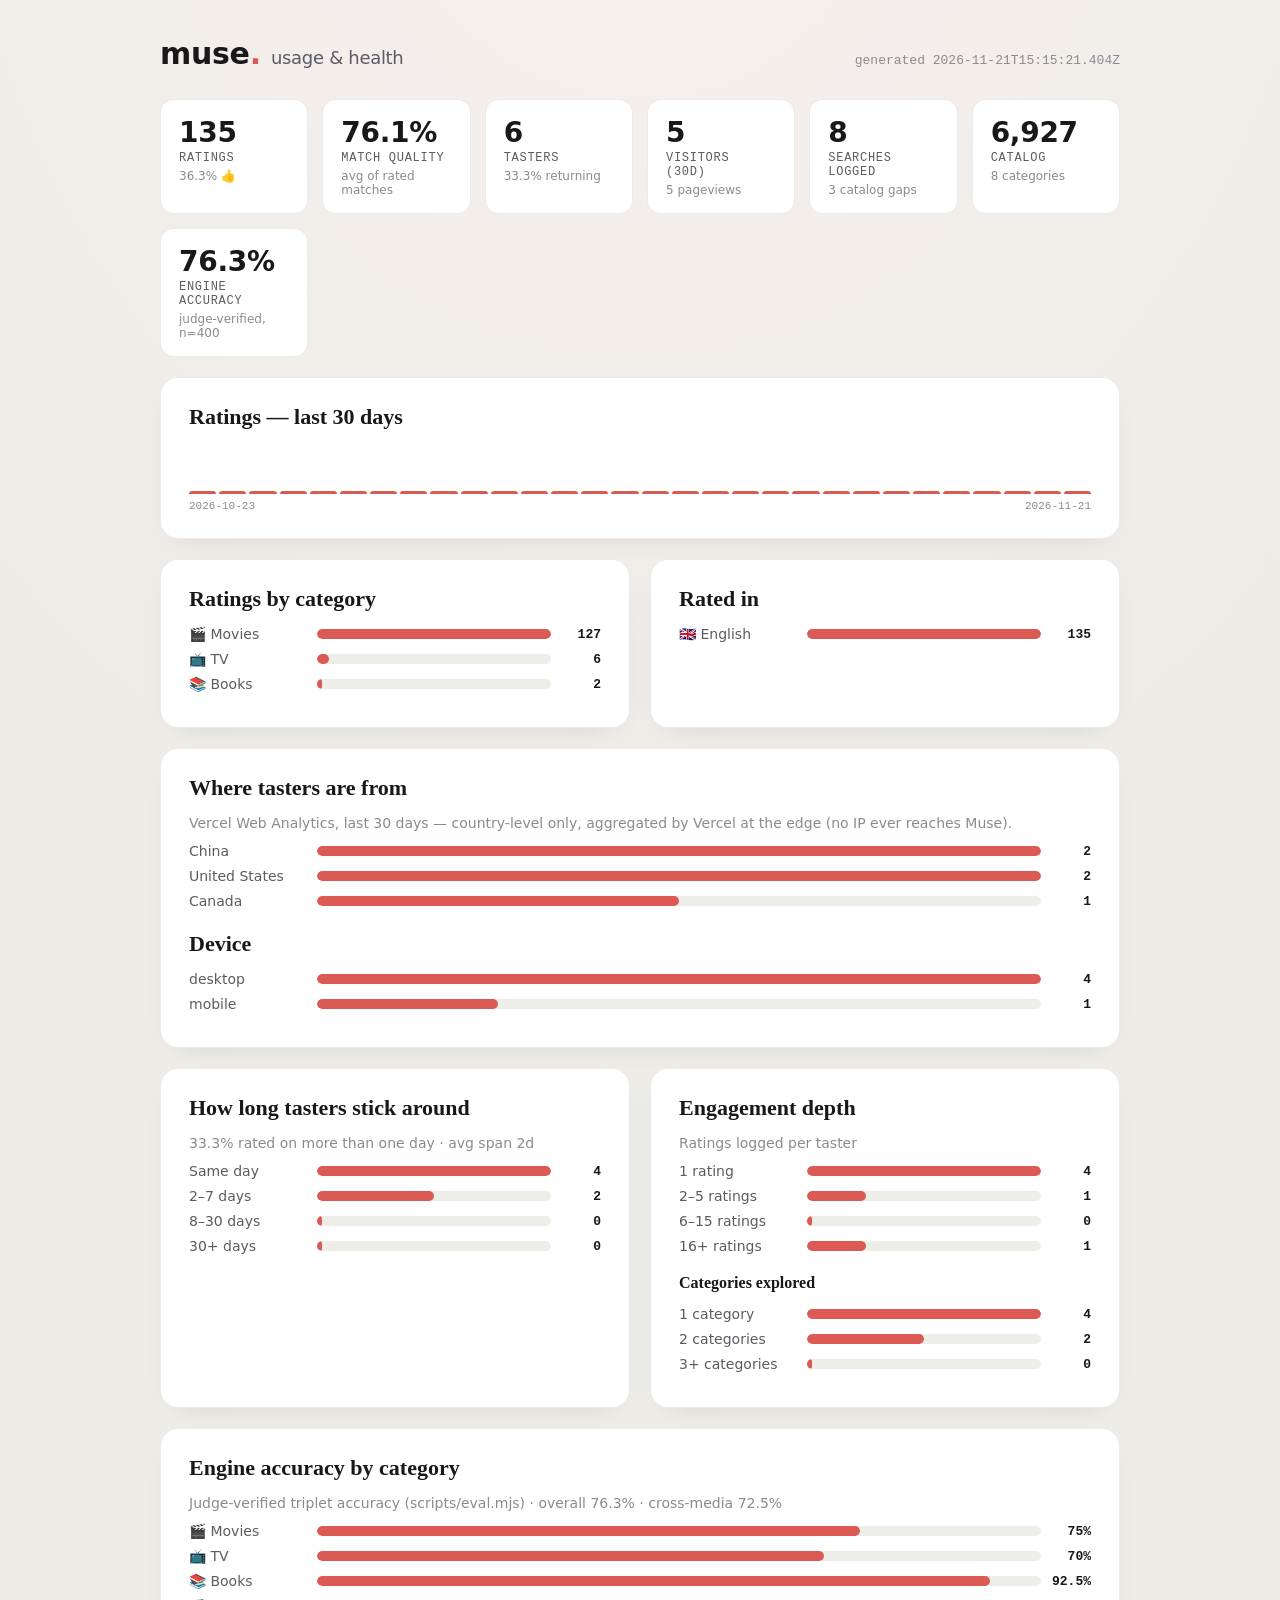
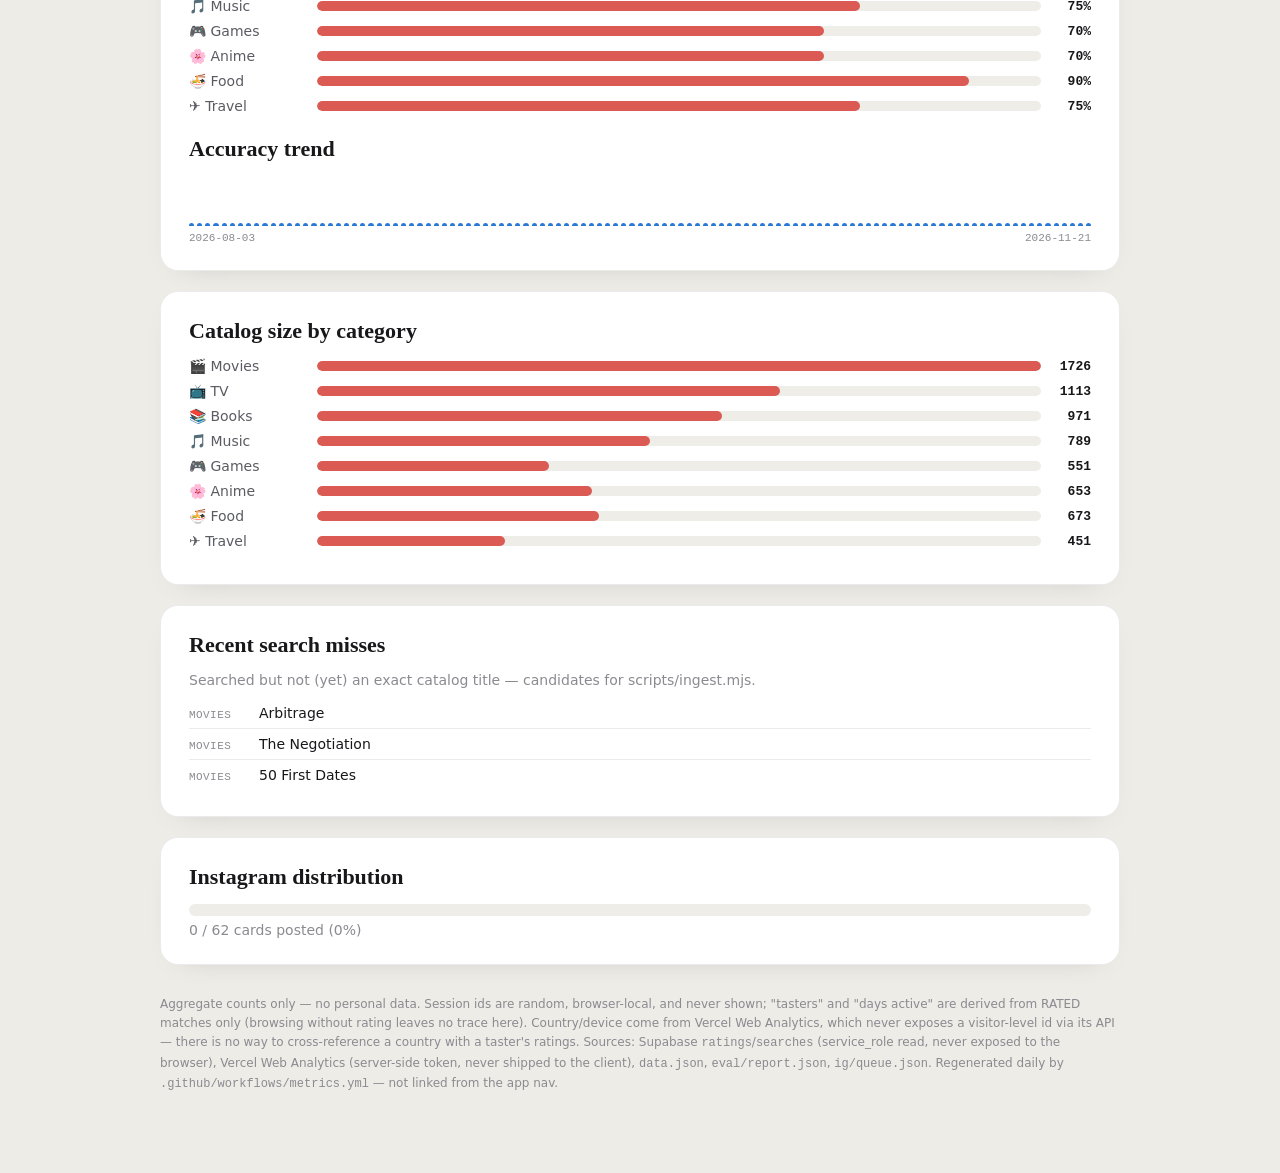
==== metrics/index.html @ 4ee543d1 "chore: refresh usage metrics [skip ci]" ====
<!doctype html><html lang="en"><head><meta charset="utf-8">
<meta name="viewport" content="width=device-width, initial-scale=1">
<meta name="robots" content="noindex, nofollow">
<title>muse — usage &amp; health</title>
<style>
*{margin:0;padding:0;box-sizing:border-box}
:root{--bg:#f6f6f4;--panel:#ffffff;--ink:#18181b;--mut:#5b5b63;--dim:#8a8a90;--acc:#db5a54;--accb:#2a78d6;--line:rgba(0,0,0,.08);
  --sans:system-ui,-apple-system,"Segoe UI",Roboto,Helvetica,Arial,sans-serif;--mono:ui-monospace,"SF Mono","Cascadia Code",Menlo,Consolas,monospace;--serif:"Iowan Old Style",Palatino,Georgia,serif}
body{background:radial-gradient(120% 70% at 50% -10%,#f7f0ee,#eeece7 60%);color:var(--ink);font-family:var(--sans);padding:36px 20px 80px}
.wrap{max-width:960px;margin:0 auto}
header{display:flex;align-items:baseline;justify-content:space-between;flex-wrap:wrap;gap:10px;margin-bottom:28px}
.wm{font-size:30px;font-weight:800;letter-spacing:-.01em}
.wm .dot{color:var(--acc)}
.gen{font-family:var(--mono);font-size:13px;color:var(--dim)}
h2{font-family:var(--serif);font-size:22px;font-weight:700;margin:0 0 14px}
.section{background:var(--panel);border:1px solid var(--line);border-radius:18px;padding:26px 28px;margin-bottom:20px;box-shadow:0 10px 30px -22px rgba(0,0,0,.25)}
.kpis{display:grid;grid-template-columns:repeat(auto-fit,minmax(140px,1fr));gap:14px;margin-bottom:20px}
.kpi{background:var(--panel);border:1px solid var(--line);border-radius:14px;padding:16px 18px}
.kpi-val{font-size:28px;font-weight:800;letter-spacing:-.01em}
.kpi-label{font-family:var(--mono);font-size:12px;color:var(--mut);text-transform:uppercase;letter-spacing:.06em;margin-top:2px}
.kpi-sub{font-size:12px;color:var(--dim);margin-top:4px}
.grid2{display:grid;grid-template-columns:1fr 1fr;gap:20px}
@media (max-width:720px){.grid2{grid-template-columns:1fr}}
.bar-row{display:flex;align-items:center;gap:10px;margin:9px 0;font-size:14px}
.bar-label{flex:0 0 118px;color:var(--mut);white-space:nowrap;overflow:hidden;text-overflow:ellipsis}
.bar-track{flex:1;height:10px;background:#eeede8;border-radius:6px;overflow:hidden}
.bar-fill{display:block;height:100%;background:var(--acc);border-radius:6px}
.bar-value{flex:0 0 auto;font-family:var(--mono);font-size:13px;font-weight:600;min-width:40px;text-align:right}
.muted{color:var(--dim);font-size:14px}
.spark{display:flex;align-items:flex-end;gap:3px;height:50px}
.spark-col{flex:1;display:flex;align-items:flex-end;height:100%}
.spark-bar{width:100%;background:var(--acc);border-radius:3px 3px 0 0;min-height:3px}
.spark-bar.accent-b{background:var(--accb)}
.spark-ticks{display:flex;justify-content:space-between;font-family:var(--mono);font-size:11px;color:var(--dim);margin-top:6px}
.gaps{list-style:none;font-size:14px}
.gaps li{padding:7px 0;border-top:1px solid var(--line);display:flex;gap:10px;align-items:baseline}
.gaps li:first-child{border-top:none}
.gcat{font-family:var(--mono);font-size:11px;color:var(--dim);text-transform:uppercase;letter-spacing:.04em;flex:0 0 60px}
.ig-track{height:12px;background:#eeede8;border-radius:7px;overflow:hidden;margin:10px 0 6px}
.ig-fill{display:block;height:100%;background:var(--acc);border-radius:7px}
footer{font-size:12px;color:var(--dim);margin-top:30px;line-height:1.6}
</style></head><body><div class="wrap">
<header><div class="wm">muse<span class="dot">.</span> <span style="font-weight:400;font-size:18px;color:var(--mut)">usage &amp; health</span></div>
<div class="gen">generated 2026-11-21T15:15:21.404Z</div></header>

<div class="kpis">
<div class="kpi"><div class="kpi-val">135</div><div class="kpi-label">Ratings</div><div class="kpi-sub">36.3% 👍</div></div>
<div class="kpi"><div class="kpi-val">76.1%</div><div class="kpi-label">Match quality</div><div class="kpi-sub">avg of rated matches</div></div>
<div class="kpi"><div class="kpi-val">6</div><div class="kpi-label">Tasters</div><div class="kpi-sub">33.3% returning</div></div>
<div class="kpi"><div class="kpi-val">5</div><div class="kpi-label">Visitors (30d)</div><div class="kpi-sub">5 pageviews</div></div>
<div class="kpi"><div class="kpi-val">8</div><div class="kpi-label">Searches logged</div><div class="kpi-sub">3 catalog gaps</div></div>
<div class="kpi"><div class="kpi-val">6,927</div><div class="kpi-label">Catalog</div><div class="kpi-sub">8 categories</div></div>
<div class="kpi"><div class="kpi-val">76.3%</div><div class="kpi-label">Engine accuracy</div><div class="kpi-sub">judge-verified, n=400</div></div>
</div>

<div class="section">
  <h2>Ratings — last 30 days</h2>
  <div class="spark"><div class="spark-col" title="2026-10-23: 0 ratings"><div class="spark-bar" style="height:3px"></div></div><div class="spark-col" title="2026-10-24: 0 ratings"><div class="spark-bar" style="height:3px"></div></div><div class="spark-col" title="2026-10-25: 0 ratings"><div class="spark-bar" style="height:3px"></div></div><div class="spark-col" title="2026-10-26: 0 ratings"><div class="spark-bar" style="height:3px"></div></div><div class="spark-col" title="2026-10-27: 0 ratings"><div class="spark-bar" style="height:3px"></div></div><div class="spark-col" title="2026-10-28: 0 ratings"><div class="spark-bar" style="height:3px"></div></div><div class="spark-col" title="2026-10-29: 0 ratings"><div class="spark-bar" style="height:3px"></div></div><div class="spark-col" title="2026-10-30: 0 ratings"><div class="spark-bar" style="height:3px"></div></div><div class="spark-col" title="2026-10-31: 0 ratings"><div class="spark-bar" style="height:3px"></div></div><div class="spark-col" title="2026-11-01: 0 ratings"><div class="spark-bar" style="height:3px"></div></div><div class="spark-col" title="2026-11-02: 0 ratings"><div class="spark-bar" style="height:3px"></div></div><div class="spark-col" title="2026-11-03: 0 ratings"><div class="spark-bar" style="height:3px"></div></div><div class="spark-col" title="2026-11-04: 0 ratings"><div class="spark-bar" style="height:3px"></div></div><div class="spark-col" title="2026-11-05: 0 ratings"><div class="spark-bar" style="height:3px"></div></div><div class="spark-col" title="2026-11-06: 0 ratings"><div class="spark-bar" style="height:3px"></div></div><div class="spark-col" title="2026-11-07: 0 ratings"><div class="spark-bar" style="height:3px"></div></div><div class="spark-col" title="2026-11-08: 0 ratings"><div class="spark-bar" style="height:3px"></div></div><div class="spark-col" title="2026-11-09: 0 ratings"><div class="spark-bar" style="height:3px"></div></div><div class="spark-col" title="2026-11-10: 0 ratings"><div class="spark-bar" style="height:3px"></div></div><div class="spark-col" title="2026-11-11: 0 ratings"><div class="spark-bar" style="height:3px"></div></div><div class="spark-col" title="2026-11-12: 0 ratings"><div class="spark-bar" style="height:3px"></div></div><div class="spark-col" title="2026-11-13: 0 ratings"><div class="spark-bar" style="height:3px"></div></div><div class="spark-col" title="2026-11-14: 0 ratings"><div class="spark-bar" style="height:3px"></div></div><div class="spark-col" title="2026-11-15: 0 ratings"><div class="spark-bar" style="height:3px"></div></div><div class="spark-col" title="2026-11-16: 0 ratings"><div class="spark-bar" style="height:3px"></div></div><div class="spark-col" title="2026-11-17: 0 ratings"><div class="spark-bar" style="height:3px"></div></div><div class="spark-col" title="2026-11-18: 0 ratings"><div class="spark-bar" style="height:3px"></div></div><div class="spark-col" title="2026-11-19: 0 ratings"><div class="spark-bar" style="height:3px"></div></div><div class="spark-col" title="2026-11-20: 0 ratings"><div class="spark-bar" style="height:3px"></div></div><div class="spark-col" title="2026-11-21: 0 ratings"><div class="spark-bar" style="height:3px"></div></div></div>
  <div class="spark-ticks"><span>2026-10-23</span><span>2026-11-21</span></div>
</div>

<div class="grid2">
  <div class="section"><h2>Ratings by category</h2><div class="bar-row" title="33.1% thumbs-up · avg match quality 75.3%">
    <span class="bar-label">🎬 Movies</span>
    <span class="bar-track"><span class="bar-fill" style="width:100%"></span></span>
    <span class="bar-value">127</span>
  </div><div class="bar-row" title="83.3% thumbs-up · avg match quality 90.2%">
    <span class="bar-label">📺 TV</span>
    <span class="bar-track"><span class="bar-fill" style="width:5%"></span></span>
    <span class="bar-value">6</span>
  </div><div class="bar-row" title="100% thumbs-up · avg match quality 79.5%">
    <span class="bar-label">📚 Books</span>
    <span class="bar-track"><span class="bar-fill" style="width:2%"></span></span>
    <span class="bar-value">2</span>
  </div></div>
  <div class="section"><h2>Rated in</h2><div class="bar-row">
    <span class="bar-label">🇬🇧 English</span>
    <span class="bar-track"><span class="bar-fill" style="width:100%"></span></span>
    <span class="bar-value">135</span>
  </div></div>
</div>

<div class="section">
  <h2>Where tasters are from</h2>
  <p class="muted" style="margin-bottom:12px">Vercel Web Analytics, last 30 days — country-level only, aggregated by Vercel at the edge (no IP ever reaches Muse).</p>
  <div class="bar-row">
    <span class="bar-label">China</span>
    <span class="bar-track"><span class="bar-fill" style="width:100%"></span></span>
    <span class="bar-value">2</span>
  </div><div class="bar-row">
    <span class="bar-label">United States</span>
    <span class="bar-track"><span class="bar-fill" style="width:100%"></span></span>
    <span class="bar-value">2</span>
  </div><div class="bar-row">
    <span class="bar-label">Canada</span>
    <span class="bar-track"><span class="bar-fill" style="width:50%"></span></span>
    <span class="bar-value">1</span>
  </div>
  <h2 style="margin-top:22px">Device</h2><div class="bar-row">
    <span class="bar-label">desktop</span>
    <span class="bar-track"><span class="bar-fill" style="width:100%"></span></span>
    <span class="bar-value">4</span>
  </div><div class="bar-row">
    <span class="bar-label">mobile</span>
    <span class="bar-track"><span class="bar-fill" style="width:25%"></span></span>
    <span class="bar-value">1</span>
  </div>
</div>

<div class="grid2">
  <div class="section">
    <h2>How long tasters stick around</h2>
    <p class="muted" style="margin-bottom:12px">33.3% rated on more than one day · avg span 2d</p>
    <div class="bar-row">
    <span class="bar-label">Same day</span>
    <span class="bar-track"><span class="bar-fill" style="width:100%"></span></span>
    <span class="bar-value">4</span>
  </div><div class="bar-row">
    <span class="bar-label">2–7 days</span>
    <span class="bar-track"><span class="bar-fill" style="width:50%"></span></span>
    <span class="bar-value">2</span>
  </div><div class="bar-row">
    <span class="bar-label">8–30 days</span>
    <span class="bar-track"><span class="bar-fill" style="width:2%"></span></span>
    <span class="bar-value">0</span>
  </div><div class="bar-row">
    <span class="bar-label">30+ days</span>
    <span class="bar-track"><span class="bar-fill" style="width:2%"></span></span>
    <span class="bar-value">0</span>
  </div>
  </div>
  <div class="section">
    <h2>Engagement depth</h2>
    <p class="muted" style="margin-bottom:12px">Ratings logged per taster</p>
    <div class="bar-row">
    <span class="bar-label">1 rating</span>
    <span class="bar-track"><span class="bar-fill" style="width:100%"></span></span>
    <span class="bar-value">4</span>
  </div><div class="bar-row">
    <span class="bar-label">2–5 ratings</span>
    <span class="bar-track"><span class="bar-fill" style="width:25%"></span></span>
    <span class="bar-value">1</span>
  </div><div class="bar-row">
    <span class="bar-label">6–15 ratings</span>
    <span class="bar-track"><span class="bar-fill" style="width:2%"></span></span>
    <span class="bar-value">0</span>
  </div><div class="bar-row">
    <span class="bar-label">16+ ratings</span>
    <span class="bar-track"><span class="bar-fill" style="width:25%"></span></span>
    <span class="bar-value">1</span>
  </div>
    <h2 style="margin-top:20px;font-size:16px">Categories explored</h2>
    <div class="bar-row">
    <span class="bar-label">1 category</span>
    <span class="bar-track"><span class="bar-fill" style="width:100%"></span></span>
    <span class="bar-value">4</span>
  </div><div class="bar-row">
    <span class="bar-label">2 categories</span>
    <span class="bar-track"><span class="bar-fill" style="width:50%"></span></span>
    <span class="bar-value">2</span>
  </div><div class="bar-row">
    <span class="bar-label">3+ categories</span>
    <span class="bar-track"><span class="bar-fill" style="width:2%"></span></span>
    <span class="bar-value">0</span>
  </div>
  </div>
</div>

<div class="section">
  <h2>Engine accuracy by category</h2>
  <p class="muted" style="margin-bottom:12px">Judge-verified triplet accuracy (scripts/eval.mjs) · overall 76.3% · cross-media 72.5%</p>
  <div class="bar-row" title="n=40 judged triplets">
    <span class="bar-label">🎬 Movies</span>
    <span class="bar-track"><span class="bar-fill" style="width:75%"></span></span>
    <span class="bar-value">75%</span>
  </div><div class="bar-row" title="n=40 judged triplets">
    <span class="bar-label">📺 TV</span>
    <span class="bar-track"><span class="bar-fill" style="width:70%"></span></span>
    <span class="bar-value">70%</span>
  </div><div class="bar-row" title="n=40 judged triplets">
    <span class="bar-label">📚 Books</span>
    <span class="bar-track"><span class="bar-fill" style="width:93%"></span></span>
    <span class="bar-value">92.5%</span>
  </div><div class="bar-row" title="n=40 judged triplets">
    <span class="bar-label">🎵 Music</span>
    <span class="bar-track"><span class="bar-fill" style="width:75%"></span></span>
    <span class="bar-value">75%</span>
  </div><div class="bar-row" title="n=40 judged triplets">
    <span class="bar-label">🎮 Games</span>
    <span class="bar-track"><span class="bar-fill" style="width:70%"></span></span>
    <span class="bar-value">70%</span>
  </div><div class="bar-row" title="n=40 judged triplets">
    <span class="bar-label">🌸 Anime</span>
    <span class="bar-track"><span class="bar-fill" style="width:70%"></span></span>
    <span class="bar-value">70%</span>
  </div><div class="bar-row" title="n=40 judged triplets">
    <span class="bar-label">🍜 Food</span>
    <span class="bar-track"><span class="bar-fill" style="width:90%"></span></span>
    <span class="bar-value">90%</span>
  </div><div class="bar-row" title="n=40 judged triplets">
    <span class="bar-label">✈️ Travel</span>
    <span class="bar-track"><span class="bar-fill" style="width:75%"></span></span>
    <span class="bar-value">75%</span>
  </div>
  <h2 style="margin-top:22px">Accuracy trend</h2>
  <div class="spark"><div class="spark-col" title="2026-08-03: [object Object]% overall accuracy"><div class="spark-bar accent-b" style="height:NaNpx"></div></div><div class="spark-col" title="2026-08-04: [object Object]% overall accuracy"><div class="spark-bar accent-b" style="height:NaNpx"></div></div><div class="spark-col" title="2026-08-05: [object Object]% overall accuracy"><div class="spark-bar accent-b" style="height:NaNpx"></div></div><div class="spark-col" title="2026-08-06: [object Object]% overall accuracy"><div class="spark-bar accent-b" style="height:NaNpx"></div></div><div class="spark-col" title="2026-08-07: [object Object]% overall accuracy"><div class="spark-bar accent-b" style="height:NaNpx"></div></div><div class="spark-col" title="2026-08-08: [object Object]% overall accuracy"><div class="spark-bar accent-b" style="height:NaNpx"></div></div><div class="spark-col" title="2026-08-09: [object Object]% overall accuracy"><div class="spark-bar accent-b" style="height:NaNpx"></div></div><div class="spark-col" title="2026-08-10: [object Object]% overall accuracy"><div class="spark-bar accent-b" style="height:NaNpx"></div></div><div class="spark-col" title="2026-08-11: [object Object]% overall accuracy"><div class="spark-bar accent-b" style="height:NaNpx"></div></div><div class="spark-col" title="2026-08-12: [object Object]% overall accuracy"><div class="spark-bar accent-b" style="height:NaNpx"></div></div><div class="spark-col" title="2026-08-13: [object Object]% overall accuracy"><div class="spark-bar accent-b" style="height:NaNpx"></div></div><div class="spark-col" title="2026-08-14: [object Object]% overall accuracy"><div class="spark-bar accent-b" style="height:NaNpx"></div></div><div class="spark-col" title="2026-08-15: [object Object]% overall accuracy"><div class="spark-bar accent-b" style="height:NaNpx"></div></div><div class="spark-col" title="2026-08-16: [object Object]% overall accuracy"><div class="spark-bar accent-b" style="height:NaNpx"></div></div><div class="spark-col" title="2026-08-17: [object Object]% overall accuracy"><div class="spark-bar accent-b" style="height:NaNpx"></div></div><div class="spark-col" title="2026-08-18: [object Object]% overall accuracy"><div class="spark-bar accent-b" style="height:NaNpx"></div></div><div class="spark-col" title="2026-08-19: [object Object]% overall accuracy"><div class="spark-bar accent-b" style="height:NaNpx"></div></div><div class="spark-col" title="2026-08-20: [object Object]% overall accuracy"><div class="spark-bar accent-b" style="height:NaNpx"></div></div><div class="spark-col" title="2026-08-21: [object Object]% overall accuracy"><div class="spark-bar accent-b" style="height:NaNpx"></div></div><div class="spark-col" title="2026-08-22: [object Object]% overall accuracy"><div class="spark-bar accent-b" style="height:NaNpx"></div></div><div class="spark-col" title="2026-08-23: [object Object]% overall accuracy"><div class="spark-bar accent-b" style="height:NaNpx"></div></div><div class="spark-col" title="2026-08-24: [object Object]% overall accuracy"><div class="spark-bar accent-b" style="height:NaNpx"></div></div><div class="spark-col" title="2026-08-25: [object Object]% overall accuracy"><div class="spark-bar accent-b" style="height:NaNpx"></div></div><div class="spark-col" title="2026-08-26: [object Object]% overall accuracy"><div class="spark-bar accent-b" style="height:NaNpx"></div></div><div class="spark-col" title="2026-08-27: [object Object]% overall accuracy"><div class="spark-bar accent-b" style="height:NaNpx"></div></div><div class="spark-col" title="2026-08-28: [object Object]% overall accuracy"><div class="spark-bar accent-b" style="height:NaNpx"></div></div><div class="spark-col" title="2026-08-29: [object Object]% overall accuracy"><div class="spark-bar accent-b" style="height:NaNpx"></div></div><div class="spark-col" title="2026-08-30: [object Object]% overall accuracy"><div class="spark-bar accent-b" style="height:NaNpx"></div></div><div class="spark-col" title="2026-08-31: [object Object]% overall accuracy"><div class="spark-bar accent-b" style="height:NaNpx"></div></div><div class="spark-col" title="2026-09-01: [object Object]% overall accuracy"><div class="spark-bar accent-b" style="height:NaNpx"></div></div><div class="spark-col" title="2026-09-02: [object Object]% overall accuracy"><div class="spark-bar accent-b" style="height:NaNpx"></div></div><div class="spark-col" title="2026-09-03: [object Object]% overall accuracy"><div class="spark-bar accent-b" style="height:NaNpx"></div></div><div class="spark-col" title="2026-09-04: [object Object]% overall accuracy"><div class="spark-bar accent-b" style="height:NaNpx"></div></div><div class="spark-col" title="2026-09-05: [object Object]% overall accuracy"><div class="spark-bar accent-b" style="height:NaNpx"></div></div><div class="spark-col" title="2026-09-06: [object Object]% overall accuracy"><div class="spark-bar accent-b" style="height:NaNpx"></div></div><div class="spark-col" title="2026-09-07: [object Object]% overall accuracy"><div class="spark-bar accent-b" style="height:NaNpx"></div></div><div class="spark-col" title="2026-09-08: [object Object]% overall accuracy"><div class="spark-bar accent-b" style="height:NaNpx"></div></div><div class="spark-col" title="2026-09-09: [object Object]% overall accuracy"><div class="spark-bar accent-b" style="height:NaNpx"></div></div><div class="spark-col" title="2026-09-10: [object Object]% overall accuracy"><div class="spark-bar accent-b" style="height:NaNpx"></div></div><div class="spark-col" title="2026-09-11: [object Object]% overall accuracy"><div class="spark-bar accent-b" style="height:NaNpx"></div></div><div class="spark-col" title="2026-09-12: [object Object]% overall accuracy"><div class="spark-bar accent-b" style="height:NaNpx"></div></div><div class="spark-col" title="2026-09-13: [object Object]% overall accuracy"><div class="spark-bar accent-b" style="height:NaNpx"></div></div><div class="spark-col" title="2026-09-14: [object Object]% overall accuracy"><div class="spark-bar accent-b" style="height:NaNpx"></div></div><div class="spark-col" title="2026-09-15: [object Object]% overall accuracy"><div class="spark-bar accent-b" style="height:NaNpx"></div></div><div class="spark-col" title="2026-09-16: [object Object]% overall accuracy"><div class="spark-bar accent-b" style="height:NaNpx"></div></div><div class="spark-col" title="2026-09-17: [object Object]% overall accuracy"><div class="spark-bar accent-b" style="height:NaNpx"></div></div><div class="spark-col" title="2026-09-18: [object Object]% overall accuracy"><div class="spark-bar accent-b" style="height:NaNpx"></div></div><div class="spark-col" title="2026-09-19: [object Object]% overall accuracy"><div class="spark-bar accent-b" style="height:NaNpx"></div></div><div class="spark-col" title="2026-09-20: [object Object]% overall accuracy"><div class="spark-bar accent-b" style="height:NaNpx"></div></div><div class="spark-col" title="2026-09-21: [object Object]% overall accuracy"><div class="spark-bar accent-b" style="height:NaNpx"></div></div><div class="spark-col" title="2026-09-22: [object Object]% overall accuracy"><div class="spark-bar accent-b" style="height:NaNpx"></div></div><div class="spark-col" title="2026-09-23: [object Object]% overall accuracy"><div class="spark-bar accent-b" style="height:NaNpx"></div></div><div class="spark-col" title="2026-09-24: [object Object]% overall accuracy"><div class="spark-bar accent-b" style="height:NaNpx"></div></div><div class="spark-col" title="2026-09-25: [object Object]% overall accuracy"><div class="spark-bar accent-b" style="height:NaNpx"></div></div><div class="spark-col" title="2026-09-26: [object Object]% overall accuracy"><div class="spark-bar accent-b" style="height:NaNpx"></div></div><div class="spark-col" title="2026-09-27: [object Object]% overall accuracy"><div class="spark-bar accent-b" style="height:NaNpx"></div></div><div class="spark-col" title="2026-09-28: [object Object]% overall accuracy"><div class="spark-bar accent-b" style="height:NaNpx"></div></div><div class="spark-col" title="2026-09-29: [object Object]% overall accuracy"><div class="spark-bar accent-b" style="height:NaNpx"></div></div><div class="spark-col" title="2026-09-30: [object Object]% overall accuracy"><div class="spark-bar accent-b" style="height:NaNpx"></div></div><div class="spark-col" title="2026-10-01: [object Object]% overall accuracy"><div class="spark-bar accent-b" style="height:NaNpx"></div></div><div class="spark-col" title="2026-10-02: [object Object]% overall accuracy"><div class="spark-bar accent-b" style="height:NaNpx"></div></div><div class="spark-col" title="2026-10-03: [object Object]% overall accuracy"><div class="spark-bar accent-b" style="height:NaNpx"></div></div><div class="spark-col" title="2026-10-04: [object Object]% overall accuracy"><div class="spark-bar accent-b" style="height:NaNpx"></div></div><div class="spark-col" title="2026-10-05: [object Object]% overall accuracy"><div class="spark-bar accent-b" style="height:NaNpx"></div></div><div class="spark-col" title="2026-10-06: [object Object]% overall accuracy"><div class="spark-bar accent-b" style="height:NaNpx"></div></div><div class="spark-col" title="2026-10-07: [object Object]% overall accuracy"><div class="spark-bar accent-b" style="height:NaNpx"></div></div><div class="spark-col" title="2026-10-08: [object Object]% overall accuracy"><div class="spark-bar accent-b" style="height:NaNpx"></div></div><div class="spark-col" title="2026-10-09: [object Object]% overall accuracy"><div class="spark-bar accent-b" style="height:NaNpx"></div></div><div class="spark-col" title="2026-10-10: [object Object]% overall accuracy"><div class="spark-bar accent-b" style="height:NaNpx"></div></div><div class="spark-col" title="2026-10-11: [object Object]% overall accuracy"><div class="spark-bar accent-b" style="height:NaNpx"></div></div><div class="spark-col" title="2026-10-12: [object Object]% overall accuracy"><div class="spark-bar accent-b" style="height:NaNpx"></div></div><div class="spark-col" title="2026-10-13: [object Object]% overall accuracy"><div class="spark-bar accent-b" style="height:NaNpx"></div></div><div class="spark-col" title="2026-10-14: [object Object]% overall accuracy"><div class="spark-bar accent-b" style="height:NaNpx"></div></div><div class="spark-col" title="2026-10-15: [object Object]% overall accuracy"><div class="spark-bar accent-b" style="height:NaNpx"></div></div><div class="spark-col" title="2026-10-16: [object Object]% overall accuracy"><div class="spark-bar accent-b" style="height:NaNpx"></div></div><div class="spark-col" title="2026-10-17: [object Object]% overall accuracy"><div class="spark-bar accent-b" style="height:NaNpx"></div></div><div class="spark-col" title="2026-10-18: [object Object]% overall accuracy"><div class="spark-bar accent-b" style="height:NaNpx"></div></div><div class="spark-col" title="2026-10-19: [object Object]% overall accuracy"><div class="spark-bar accent-b" style="height:NaNpx"></div></div><div class="spark-col" title="2026-10-20: [object Object]% overall accuracy"><div class="spark-bar accent-b" style="height:NaNpx"></div></div><div class="spark-col" title="2026-10-21: [object Object]% overall accuracy"><div class="spark-bar accent-b" style="height:NaNpx"></div></div><div class="spark-col" title="2026-10-22: [object Object]% overall accuracy"><div class="spark-bar accent-b" style="height:NaNpx"></div></div><div class="spark-col" title="2026-10-23: [object Object]% overall accuracy"><div class="spark-bar accent-b" style="height:NaNpx"></div></div><div class="spark-col" title="2026-10-24: [object Object]% overall accuracy"><div class="spark-bar accent-b" style="height:NaNpx"></div></div><div class="spark-col" title="2026-10-25: [object Object]% overall accuracy"><div class="spark-bar accent-b" style="height:NaNpx"></div></div><div class="spark-col" title="2026-10-26: [object Object]% overall accuracy"><div class="spark-bar accent-b" style="height:NaNpx"></div></div><div class="spark-col" title="2026-10-27: [object Object]% overall accuracy"><div class="spark-bar accent-b" style="height:NaNpx"></div></div><div class="spark-col" title="2026-10-28: [object Object]% overall accuracy"><div class="spark-bar accent-b" style="height:NaNpx"></div></div><div class="spark-col" title="2026-10-29: [object Object]% overall accuracy"><div class="spark-bar accent-b" style="height:NaNpx"></div></div><div class="spark-col" title="2026-10-30: [object Object]% overall accuracy"><div class="spark-bar accent-b" style="height:NaNpx"></div></div><div class="spark-col" title="2026-10-31: [object Object]% overall accuracy"><div class="spark-bar accent-b" style="height:NaNpx"></div></div><div class="spark-col" title="2026-11-01: [object Object]% overall accuracy"><div class="spark-bar accent-b" style="height:NaNpx"></div></div><div class="spark-col" title="2026-11-02: [object Object]% overall accuracy"><div class="spark-bar accent-b" style="height:NaNpx"></div></div><div class="spark-col" title="2026-11-03: [object Object]% overall accuracy"><div class="spark-bar accent-b" style="height:NaNpx"></div></div><div class="spark-col" title="2026-11-04: [object Object]% overall accuracy"><div class="spark-bar accent-b" style="height:NaNpx"></div></div><div class="spark-col" title="2026-11-05: [object Object]% overall accuracy"><div class="spark-bar accent-b" style="height:NaNpx"></div></div><div class="spark-col" title="2026-11-06: [object Object]% overall accuracy"><div class="spark-bar accent-b" style="height:NaNpx"></div></div><div class="spark-col" title="2026-11-07: [object Object]% overall accuracy"><div class="spark-bar accent-b" style="height:NaNpx"></div></div><div class="spark-col" title="2026-11-08: [object Object]% overall accuracy"><div class="spark-bar accent-b" style="height:NaNpx"></div></div><div class="spark-col" title="2026-11-09: [object Object]% overall accuracy"><div class="spark-bar accent-b" style="height:NaNpx"></div></div><div class="spark-col" title="2026-11-10: [object Object]% overall accuracy"><div class="spark-bar accent-b" style="height:NaNpx"></div></div><div class="spark-col" title="2026-11-11: [object Object]% overall accuracy"><div class="spark-bar accent-b" style="height:NaNpx"></div></div><div class="spark-col" title="2026-11-12: [object Object]% overall accuracy"><div class="spark-bar accent-b" style="height:NaNpx"></div></div><div class="spark-col" title="2026-11-13: [object Object]% overall accuracy"><div class="spark-bar accent-b" style="height:NaNpx"></div></div><div class="spark-col" title="2026-11-14: [object Object]% overall accuracy"><div class="spark-bar accent-b" style="height:NaNpx"></div></div><div class="spark-col" title="2026-11-15: [object Object]% overall accuracy"><div class="spark-bar accent-b" style="height:NaNpx"></div></div><div class="spark-col" title="2026-11-16: [object Object]% overall accuracy"><div class="spark-bar accent-b" style="height:NaNpx"></div></div><div class="spark-col" title="2026-11-17: [object Object]% overall accuracy"><div class="spark-bar accent-b" style="height:NaNpx"></div></div><div class="spark-col" title="2026-11-18: [object Object]% overall accuracy"><div class="spark-bar accent-b" style="height:NaNpx"></div></div><div class="spark-col" title="2026-11-19: [object Object]% overall accuracy"><div class="spark-bar accent-b" style="height:NaNpx"></div></div><div class="spark-col" title="2026-11-20: [object Object]% overall accuracy"><div class="spark-bar accent-b" style="height:NaNpx"></div></div><div class="spark-col" title="2026-11-21: [object Object]% overall accuracy"><div class="spark-bar accent-b" style="height:NaNpx"></div></div></div>
       <div class="spark-ticks"><span>2026-08-03</span><span>2026-11-21</span></div>
</div>

<div class="section">
  <h2>Catalog size by category</h2>
  <div class="bar-row" title="97.7% have a real cover image">
    <span class="bar-label">🎬 Movies</span>
    <span class="bar-track"><span class="bar-fill" style="width:100%"></span></span>
    <span class="bar-value">1726</span>
  </div><div class="bar-row" title="80.3% have a real cover image">
    <span class="bar-label">📺 TV</span>
    <span class="bar-track"><span class="bar-fill" style="width:64%"></span></span>
    <span class="bar-value">1113</span>
  </div><div class="bar-row" title="98% have a real cover image">
    <span class="bar-label">📚 Books</span>
    <span class="bar-track"><span class="bar-fill" style="width:56%"></span></span>
    <span class="bar-value">971</span>
  </div><div class="bar-row" title="99.4% have a real cover image">
    <span class="bar-label">🎵 Music</span>
    <span class="bar-track"><span class="bar-fill" style="width:46%"></span></span>
    <span class="bar-value">789</span>
  </div><div class="bar-row" title="95.3% have a real cover image">
    <span class="bar-label">🎮 Games</span>
    <span class="bar-track"><span class="bar-fill" style="width:32%"></span></span>
    <span class="bar-value">551</span>
  </div><div class="bar-row" title="96.3% have a real cover image">
    <span class="bar-label">🌸 Anime</span>
    <span class="bar-track"><span class="bar-fill" style="width:38%"></span></span>
    <span class="bar-value">653</span>
  </div><div class="bar-row" title="88.4% have a real cover image">
    <span class="bar-label">🍜 Food</span>
    <span class="bar-track"><span class="bar-fill" style="width:39%"></span></span>
    <span class="bar-value">673</span>
  </div><div class="bar-row" title="95.6% have a real cover image">
    <span class="bar-label">✈️ Travel</span>
    <span class="bar-track"><span class="bar-fill" style="width:26%"></span></span>
    <span class="bar-value">451</span>
  </div>
</div>

<div class="section">
  <h2>Recent search misses</h2>
  <p class="muted" style="margin-bottom:10px">Searched but not (yet) an exact catalog title — candidates for scripts/ingest.mjs.</p>
  <ul class="gaps"><li><span class="gcat">Movies</span>Arbitrage</li><li><span class="gcat">Movies</span>The Negotiation</li><li><span class="gcat">Movies</span>50 First Dates</li></ul>
</div>

<div class="section">
  <h2>Instagram distribution</h2>
  <div class="ig-track"><span class="ig-fill" style="width:0%"></span></div>
  <p class="muted">0 / 62 cards posted (0%)</p>
</div>

<footer>
  Aggregate counts only — no personal data. Session ids are random, browser-local, and never shown; "tasters" and "days active" are derived from RATED matches only (browsing without rating leaves no trace here). Country/device come from Vercel Web Analytics, which never exposes a visitor-level id via its API — there is no way to cross-reference a country with a taster's ratings. Sources: Supabase <code>ratings</code>/<code>searches</code> (service_role read, never exposed to the browser), Vercel Web Analytics (server-side token, never shipped to the client), <code>data.json</code>, <code>eval/report.json</code>, <code>ig/queue.json</code>. Regenerated daily by <code>.github/workflows/metrics.yml</code> — not linked from the app nav.
</footer>
</div></body></html>
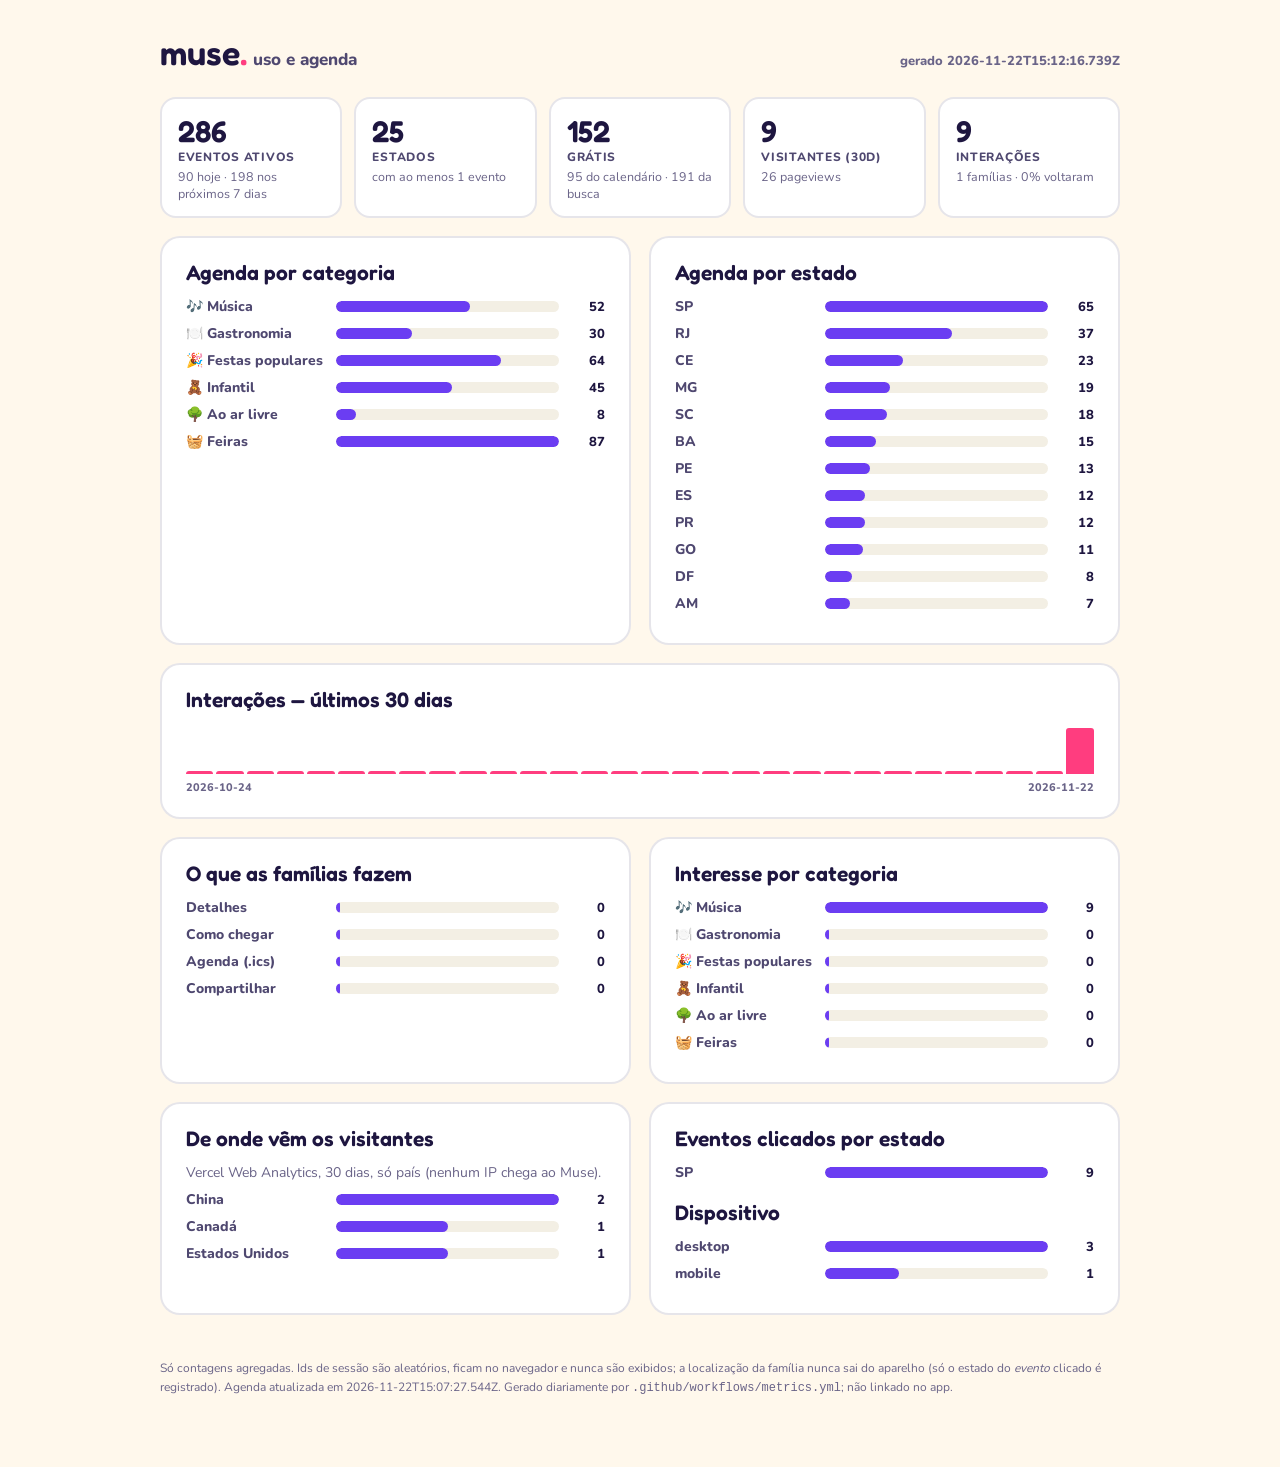
==== commit 7b6dee91: "chore: refresh usage metrics [skip ci]" ====
--- a/metrics/index.html
+++ b/metrics/index.html
@@ -1,262 +1,57 @@
-<!doctype html><html lang="en"><head><meta charset="utf-8">
-<meta name="viewport" content="width=device-width, initial-scale=1">
-<meta name="robots" content="noindex, nofollow">
-<title>muse — usage &amp; health</title>
+<!doctype html><html lang="pt-BR"><head><meta charset="utf-8"><meta name="viewport" content="width=device-width, initial-scale=1"><meta name="robots" content="noindex, nofollow">
+<title>muse — uso e agenda</title>
 <style>
+@font-face{font-family:Fredoka;font-weight:600;src:url(../fonts/fredoka-latin-600-normal.woff2) format('woff2')}
+@font-face{font-family:Nunito;font-weight:400;src:url(../fonts/nunito-latin-400-normal.woff2) format('woff2')}
+@font-face{font-family:Nunito;font-weight:800;src:url(../fonts/nunito-latin-800-normal.woff2) format('woff2')}
 *{margin:0;padding:0;box-sizing:border-box}
-:root{--bg:#f6f6f4;--panel:#ffffff;--ink:#18181b;--mut:#5b5b63;--dim:#8a8a90;--acc:#db5a54;--accb:#2a78d6;--line:rgba(0,0,0,.08);
-  --sans:system-ui,-apple-system,"Segoe UI",Roboto,Helvetica,Arial,sans-serif;--mono:ui-monospace,"SF Mono","Cascadia Code",Menlo,Consolas,monospace;--serif:"Iowan Old Style",Palatino,Georgia,serif}
-body{background:radial-gradient(120% 70% at 50% -10%,#f7f0ee,#eeece7 60%);color:var(--ink);font-family:var(--sans);padding:36px 20px 80px}
+:root{--ink:#1e1640;--mut:#4f4870;--dim:#6a6488;--acc:#ff3d7f;--vio:#6b3df2;--line:rgba(30,22,64,.11)}
+body{background:#fff8ec;color:var(--ink);font-family:Nunito,system-ui,sans-serif;padding:32px 18px 70px}
 .wrap{max-width:960px;margin:0 auto}
-header{display:flex;align-items:baseline;justify-content:space-between;flex-wrap:wrap;gap:10px;margin-bottom:28px}
-.wm{font-size:30px;font-weight:800;letter-spacing:-.01em}
-.wm .dot{color:var(--acc)}
-.gen{font-family:var(--mono);font-size:13px;color:var(--dim)}
-h2{font-family:var(--serif);font-size:22px;font-weight:700;margin:0 0 14px}
-.section{background:var(--panel);border:1px solid var(--line);border-radius:18px;padding:26px 28px;margin-bottom:20px;box-shadow:0 10px 30px -22px rgba(0,0,0,.25)}
-.kpis{display:grid;grid-template-columns:repeat(auto-fit,minmax(140px,1fr));gap:14px;margin-bottom:20px}
-.kpi{background:var(--panel);border:1px solid var(--line);border-radius:14px;padding:16px 18px}
-.kpi-val{font-size:28px;font-weight:800;letter-spacing:-.01em}
-.kpi-label{font-family:var(--mono);font-size:12px;color:var(--mut);text-transform:uppercase;letter-spacing:.06em;margin-top:2px}
-.kpi-sub{font-size:12px;color:var(--dim);margin-top:4px}
-.grid2{display:grid;grid-template-columns:1fr 1fr;gap:20px}
-@media (max-width:720px){.grid2{grid-template-columns:1fr}}
-.bar-row{display:flex;align-items:center;gap:10px;margin:9px 0;font-size:14px}
-.bar-label{flex:0 0 118px;color:var(--mut);white-space:nowrap;overflow:hidden;text-overflow:ellipsis}
-.bar-track{flex:1;height:10px;background:#eeede8;border-radius:6px;overflow:hidden}
-.bar-fill{display:block;height:100%;background:var(--acc);border-radius:6px}
-.bar-value{flex:0 0 auto;font-family:var(--mono);font-size:13px;font-weight:600;min-width:40px;text-align:right}
+header{display:flex;align-items:baseline;justify-content:space-between;flex-wrap:wrap;gap:10px;margin-bottom:24px}
+.wm{font-family:Fredoka,sans-serif;font-size:34px;font-weight:600}.wm .dot{color:var(--acc)}
+.wm small{font-family:Nunito,sans-serif;font-size:17px;color:var(--mut);font-weight:800;margin-left:6px}
+.gen{font-size:13px;color:var(--dim);font-weight:800}
+h2{font-family:Fredoka,sans-serif;font-weight:600;font-size:21px;margin-bottom:12px}
+.section{background:#fff;border:2px solid var(--line);border-radius:20px;padding:22px 24px;margin-bottom:18px}
+.kpis{display:grid;grid-template-columns:repeat(auto-fit,minmax(140px,1fr));gap:12px;margin-bottom:18px}
+.kpi{background:#fff;border:2px solid var(--line);border-radius:16px;padding:14px 16px}
+.kpi-val{font-family:Fredoka,sans-serif;font-size:30px;font-weight:600}
+.kpi-label{font-size:12px;color:var(--mut);text-transform:uppercase;letter-spacing:.06em;font-weight:800}
+.kpi-sub{font-size:12.5px;color:var(--dim);margin-top:3px}
+.grid2{display:grid;grid-template-columns:1fr 1fr;gap:18px}@media(max-width:720px){.grid2{grid-template-columns:1fr}}
+.bar-row{display:flex;align-items:center;gap:10px;margin:8px 0;font-size:14px}
+.bar-label{flex:0 0 140px;color:var(--mut);white-space:nowrap;overflow:hidden;text-overflow:ellipsis;font-weight:800}
+.bar-track{flex:1;height:11px;background:#f3efe4;border-radius:6px;overflow:hidden}
+.bar-fill{display:block;height:100%;background:var(--vio);border-radius:6px}
+.bar-value{min-width:36px;text-align:right;font-weight:800;font-size:13px}
 .muted{color:var(--dim);font-size:14px}
-.spark{display:flex;align-items:flex-end;gap:3px;height:50px}
-.spark-col{flex:1;display:flex;align-items:flex-end;height:100%}
-.spark-bar{width:100%;background:var(--acc);border-radius:3px 3px 0 0;min-height:3px}
-.spark-bar.accent-b{background:var(--accb)}
-.spark-ticks{display:flex;justify-content:space-between;font-family:var(--mono);font-size:11px;color:var(--dim);margin-top:6px}
-.gaps{list-style:none;font-size:14px}
-.gaps li{padding:7px 0;border-top:1px solid var(--line);display:flex;gap:10px;align-items:baseline}
-.gaps li:first-child{border-top:none}
-.gcat{font-family:var(--mono);font-size:11px;color:var(--dim);text-transform:uppercase;letter-spacing:.04em;flex:0 0 60px}
-.ig-track{height:12px;background:#eeede8;border-radius:7px;overflow:hidden;margin:10px 0 6px}
-.ig-fill{display:block;height:100%;background:var(--acc);border-radius:7px}
-footer{font-size:12px;color:var(--dim);margin-top:30px;line-height:1.6}
+.spark{display:flex;align-items:flex-end;gap:3px;height:50px}.spark-col{flex:1;display:flex;align-items:flex-end;height:100%}
+.spark-bar{width:100%;background:var(--acc);border-radius:3px 3px 0 0}
+.spark-ticks{display:flex;justify-content:space-between;font-size:11px;color:var(--dim);margin-top:6px;font-weight:800}
+footer{font-size:12px;color:var(--dim);margin-top:26px;line-height:1.6}
 </style></head><body><div class="wrap">
-<header><div class="wm">muse<span class="dot">.</span> <span style="font-weight:400;font-size:18px;color:var(--mut)">usage &amp; health</span></div>
-<div class="gen">generated 2026-11-21T15:15:21.404Z</div></header>
-
+<header><div class="wm">muse<span class="dot">.</span><small>uso e agenda</small></div><div class="gen">gerado 2026-11-22T15:12:16.739Z</div></header>
 <div class="kpis">
-<div class="kpi"><div class="kpi-val">135</div><div class="kpi-label">Ratings</div><div class="kpi-sub">36.3% 👍</div></div>
-<div class="kpi"><div class="kpi-val">76.1%</div><div class="kpi-label">Match quality</div><div class="kpi-sub">avg of rated matches</div></div>
-<div class="kpi"><div class="kpi-val">6</div><div class="kpi-label">Tasters</div><div class="kpi-sub">33.3% returning</div></div>
-<div class="kpi"><div class="kpi-val">5</div><div class="kpi-label">Visitors (30d)</div><div class="kpi-sub">5 pageviews</div></div>
-<div class="kpi"><div class="kpi-val">8</div><div class="kpi-label">Searches logged</div><div class="kpi-sub">3 catalog gaps</div></div>
-<div class="kpi"><div class="kpi-val">6,927</div><div class="kpi-label">Catalog</div><div class="kpi-sub">8 categories</div></div>
-<div class="kpi"><div class="kpi-val">76.3%</div><div class="kpi-label">Engine accuracy</div><div class="kpi-sub">judge-verified, n=400</div></div>
+<div class="kpi"><div class="kpi-val">286</div><div class="kpi-label">Eventos ativos</div><div class="kpi-sub">90 hoje · 198 nos próximos 7 dias</div></div>
+<div class="kpi"><div class="kpi-val">25</div><div class="kpi-label">Estados</div><div class="kpi-sub">com ao menos 1 evento</div></div>
+<div class="kpi"><div class="kpi-val">152</div><div class="kpi-label">Grátis</div><div class="kpi-sub">95 do calendário · 191 da busca</div></div>
+<div class="kpi"><div class="kpi-val">9</div><div class="kpi-label">Visitantes (30d)</div><div class="kpi-sub">26 pageviews</div></div>
+<div class="kpi"><div class="kpi-val">9</div><div class="kpi-label">Interações</div><div class="kpi-sub">1 famílias · 0% voltaram</div></div>
 </div>
-
-<div class="section">
-  <h2>Ratings — last 30 days</h2>
-  <div class="spark"><div class="spark-col" title="2026-10-23: 0 ratings"><div class="spark-bar" style="height:3px"></div></div><div class="spark-col" title="2026-10-24: 0 ratings"><div class="spark-bar" style="height:3px"></div></div><div class="spark-col" title="2026-10-25: 0 ratings"><div class="spark-bar" style="height:3px"></div></div><div class="spark-col" title="2026-10-26: 0 ratings"><div class="spark-bar" style="height:3px"></div></div><div class="spark-col" title="2026-10-27: 0 ratings"><div class="spark-bar" style="height:3px"></div></div><div class="spark-col" title="2026-10-28: 0 ratings"><div class="spark-bar" style="height:3px"></div></div><div class="spark-col" title="2026-10-29: 0 ratings"><div class="spark-bar" style="height:3px"></div></div><div class="spark-col" title="2026-10-30: 0 ratings"><div class="spark-bar" style="height:3px"></div></div><div class="spark-col" title="2026-10-31: 0 ratings"><div class="spark-bar" style="height:3px"></div></div><div class="spark-col" title="2026-11-01: 0 ratings"><div class="spark-bar" style="height:3px"></div></div><div class="spark-col" title="2026-11-02: 0 ratings"><div class="spark-bar" style="height:3px"></div></div><div class="spark-col" title="2026-11-03: 0 ratings"><div class="spark-bar" style="height:3px"></div></div><div class="spark-col" title="2026-11-04: 0 ratings"><div class="spark-bar" style="height:3px"></div></div><div class="spark-col" title="2026-11-05: 0 ratings"><div class="spark-bar" style="height:3px"></div></div><div class="spark-col" title="2026-11-06: 0 ratings"><div class="spark-bar" style="height:3px"></div></div><div class="spark-col" title="2026-11-07: 0 ratings"><div class="spark-bar" style="height:3px"></div></div><div class="spark-col" title="2026-11-08: 0 ratings"><div class="spark-bar" style="height:3px"></div></div><div class="spark-col" title="2026-11-09: 0 ratings"><div class="spark-bar" style="height:3px"></div></div><div class="spark-col" title="2026-11-10: 0 ratings"><div class="spark-bar" style="height:3px"></div></div><div class="spark-col" title="2026-11-11: 0 ratings"><div class="spark-bar" style="height:3px"></div></div><div class="spark-col" title="2026-11-12: 0 ratings"><div class="spark-bar" style="height:3px"></div></div><div class="spark-col" title="2026-11-13: 0 ratings"><div class="spark-bar" style="height:3px"></div></div><div class="spark-col" title="2026-11-14: 0 ratings"><div class="spark-bar" style="height:3px"></div></div><div class="spark-col" title="2026-11-15: 0 ratings"><div class="spark-bar" style="height:3px"></div></div><div class="spark-col" title="2026-11-16: 0 ratings"><div class="spark-bar" style="height:3px"></div></div><div class="spark-col" title="2026-11-17: 0 ratings"><div class="spark-bar" style="height:3px"></div></div><div class="spark-col" title="2026-11-18: 0 ratings"><div class="spark-bar" style="height:3px"></div></div><div class="spark-col" title="2026-11-19: 0 ratings"><div class="spark-bar" style="height:3px"></div></div><div class="spark-col" title="2026-11-20: 0 ratings"><div class="spark-bar" style="height:3px"></div></div><div class="spark-col" title="2026-11-21: 0 ratings"><div class="spark-bar" style="height:3px"></div></div></div>
-  <div class="spark-ticks"><span>2026-10-23</span><span>2026-11-21</span></div>
+<div class="grid2">
+  <div class="section"><h2>Agenda por categoria</h2><div class="bar-row"><span class="bar-label">🎶 Música</span><span class="bar-track"><span class="bar-fill" style="width:60%"></span></span><span class="bar-value">52</span></div><div class="bar-row"><span class="bar-label">🍽️ Gastronomia</span><span class="bar-track"><span class="bar-fill" style="width:34%"></span></span><span class="bar-value">30</span></div><div class="bar-row"><span class="bar-label">🎉 Festas populares</span><span class="bar-track"><span class="bar-fill" style="width:74%"></span></span><span class="bar-value">64</span></div><div class="bar-row"><span class="bar-label">🧸 Infantil</span><span class="bar-track"><span class="bar-fill" style="width:52%"></span></span><span class="bar-value">45</span></div><div class="bar-row"><span class="bar-label">🌳 Ao ar livre</span><span class="bar-track"><span class="bar-fill" style="width:9%"></span></span><span class="bar-value">8</span></div><div class="bar-row"><span class="bar-label">🧺 Feiras</span><span class="bar-track"><span class="bar-fill" style="width:100%"></span></span><span class="bar-value">87</span></div></div>
+  <div class="section"><h2>Agenda por estado</h2><div class="bar-row"><span class="bar-label">SP</span><span class="bar-track"><span class="bar-fill" style="width:100%"></span></span><span class="bar-value">65</span></div><div class="bar-row"><span class="bar-label">RJ</span><span class="bar-track"><span class="bar-fill" style="width:57%"></span></span><span class="bar-value">37</span></div><div class="bar-row"><span class="bar-label">CE</span><span class="bar-track"><span class="bar-fill" style="width:35%"></span></span><span class="bar-value">23</span></div><div class="bar-row"><span class="bar-label">MG</span><span class="bar-track"><span class="bar-fill" style="width:29%"></span></span><span class="bar-value">19</span></div><div class="bar-row"><span class="bar-label">SC</span><span class="bar-track"><span class="bar-fill" style="width:28%"></span></span><span class="bar-value">18</span></div><div class="bar-row"><span class="bar-label">BA</span><span class="bar-track"><span class="bar-fill" style="width:23%"></span></span><span class="bar-value">15</span></div><div class="bar-row"><span class="bar-label">PE</span><span class="bar-track"><span class="bar-fill" style="width:20%"></span></span><span class="bar-value">13</span></div><div class="bar-row"><span class="bar-label">ES</span><span class="bar-track"><span class="bar-fill" style="width:18%"></span></span><span class="bar-value">12</span></div><div class="bar-row"><span class="bar-label">PR</span><span class="bar-track"><span class="bar-fill" style="width:18%"></span></span><span class="bar-value">12</span></div><div class="bar-row"><span class="bar-label">GO</span><span class="bar-track"><span class="bar-fill" style="width:17%"></span></span><span class="bar-value">11</span></div><div class="bar-row"><span class="bar-label">DF</span><span class="bar-track"><span class="bar-fill" style="width:12%"></span></span><span class="bar-value">8</span></div><div class="bar-row"><span class="bar-label">AM</span><span class="bar-track"><span class="bar-fill" style="width:11%"></span></span><span class="bar-value">7</span></div></div>
 </div>
-
+<div class="section"><h2>Interações — últimos 30 dias</h2><div class="spark"><div class="spark-col" title="2026-10-24: 0"><div class="spark-bar" style="height:3px"></div></div><div class="spark-col" title="2026-10-25: 0"><div class="spark-bar" style="height:3px"></div></div><div class="spark-col" title="2026-10-26: 0"><div class="spark-bar" style="height:3px"></div></div><div class="spark-col" title="2026-10-27: 0"><div class="spark-bar" style="height:3px"></div></div><div class="spark-col" title="2026-10-28: 0"><div class="spark-bar" style="height:3px"></div></div><div class="spark-col" title="2026-10-29: 0"><div class="spark-bar" style="height:3px"></div></div><div class="spark-col" title="2026-10-30: 0"><div class="spark-bar" style="height:3px"></div></div><div class="spark-col" title="2026-10-31: 0"><div class="spark-bar" style="height:3px"></div></div><div class="spark-col" title="2026-11-01: 0"><div class="spark-bar" style="height:3px"></div></div><div class="spark-col" title="2026-11-02: 0"><div class="spark-bar" style="height:3px"></div></div><div class="spark-col" title="2026-11-03: 0"><div class="spark-bar" style="height:3px"></div></div><div class="spark-col" title="2026-11-04: 0"><div class="spark-bar" style="height:3px"></div></div><div class="spark-col" title="2026-11-05: 0"><div class="spark-bar" style="height:3px"></div></div><div class="spark-col" title="2026-11-06: 0"><div class="spark-bar" style="height:3px"></div></div><div class="spark-col" title="2026-11-07: 0"><div class="spark-bar" style="height:3px"></div></div><div class="spark-col" title="2026-11-08: 0"><div class="spark-bar" style="height:3px"></div></div><div class="spark-col" title="2026-11-09: 0"><div class="spark-bar" style="height:3px"></div></div><div class="spark-col" title="2026-11-10: 0"><div class="spark-bar" style="height:3px"></div></div><div class="spark-col" title="2026-11-11: 0"><div class="spark-bar" style="height:3px"></div></div><div class="spark-col" title="2026-11-12: 0"><div class="spark-bar" style="height:3px"></div></div><div class="spark-col" title="2026-11-13: 0"><div class="spark-bar" style="height:3px"></div></div><div class="spark-col" title="2026-11-14: 0"><div class="spark-bar" style="height:3px"></div></div><div class="spark-col" title="2026-11-15: 0"><div class="spark-bar" style="height:3px"></div></div><div class="spark-col" title="2026-11-16: 0"><div class="spark-bar" style="height:3px"></div></div><div class="spark-col" title="2026-11-17: 0"><div class="spark-bar" style="height:3px"></div></div><div class="spark-col" title="2026-11-18: 0"><div class="spark-bar" style="height:3px"></div></div><div class="spark-col" title="2026-11-19: 0"><div class="spark-bar" style="height:3px"></div></div><div class="spark-col" title="2026-11-20: 0"><div class="spark-bar" style="height:3px"></div></div><div class="spark-col" title="2026-11-21: 0"><div class="spark-bar" style="height:3px"></div></div><div class="spark-col" title="2026-11-22: 9"><div class="spark-bar" style="height:46px"></div></div></div>
+    <div class="spark-ticks"><span>2026-10-24</span><span>2026-11-22</span></div></div>
 <div class="grid2">
-  <div class="section"><h2>Ratings by category</h2><div class="bar-row" title="33.1% thumbs-up · avg match quality 75.3%">
-    <span class="bar-label">🎬 Movies</span>
-    <span class="bar-track"><span class="bar-fill" style="width:100%"></span></span>
-    <span class="bar-value">127</span>
-  </div><div class="bar-row" title="83.3% thumbs-up · avg match quality 90.2%">
-    <span class="bar-label">📺 TV</span>
-    <span class="bar-track"><span class="bar-fill" style="width:5%"></span></span>
-    <span class="bar-value">6</span>
-  </div><div class="bar-row" title="100% thumbs-up · avg match quality 79.5%">
-    <span class="bar-label">📚 Books</span>
-    <span class="bar-track"><span class="bar-fill" style="width:2%"></span></span>
-    <span class="bar-value">2</span>
-  </div></div>
-  <div class="section"><h2>Rated in</h2><div class="bar-row">
-    <span class="bar-label">🇬🇧 English</span>
-    <span class="bar-track"><span class="bar-fill" style="width:100%"></span></span>
-    <span class="bar-value">135</span>
-  </div></div>
+  <div class="section"><h2>O que as famílias fazem</h2><div class="bar-row"><span class="bar-label">Detalhes</span><span class="bar-track"><span class="bar-fill" style="width:2%"></span></span><span class="bar-value">0</span></div><div class="bar-row"><span class="bar-label">Como chegar</span><span class="bar-track"><span class="bar-fill" style="width:2%"></span></span><span class="bar-value">0</span></div><div class="bar-row"><span class="bar-label">Agenda (.ics)</span><span class="bar-track"><span class="bar-fill" style="width:2%"></span></span><span class="bar-value">0</span></div><div class="bar-row"><span class="bar-label">Compartilhar</span><span class="bar-track"><span class="bar-fill" style="width:2%"></span></span><span class="bar-value">0</span></div></div>
+  <div class="section"><h2>Interesse por categoria</h2><div class="bar-row"><span class="bar-label">🎶 Música</span><span class="bar-track"><span class="bar-fill" style="width:100%"></span></span><span class="bar-value">9</span></div><div class="bar-row"><span class="bar-label">🍽️ Gastronomia</span><span class="bar-track"><span class="bar-fill" style="width:2%"></span></span><span class="bar-value">0</span></div><div class="bar-row"><span class="bar-label">🎉 Festas populares</span><span class="bar-track"><span class="bar-fill" style="width:2%"></span></span><span class="bar-value">0</span></div><div class="bar-row"><span class="bar-label">🧸 Infantil</span><span class="bar-track"><span class="bar-fill" style="width:2%"></span></span><span class="bar-value">0</span></div><div class="bar-row"><span class="bar-label">🌳 Ao ar livre</span><span class="bar-track"><span class="bar-fill" style="width:2%"></span></span><span class="bar-value">0</span></div><div class="bar-row"><span class="bar-label">🧺 Feiras</span><span class="bar-track"><span class="bar-fill" style="width:2%"></span></span><span class="bar-value">0</span></div></div>
 </div>
-
-<div class="section">
-  <h2>Where tasters are from</h2>
-  <p class="muted" style="margin-bottom:12px">Vercel Web Analytics, last 30 days — country-level only, aggregated by Vercel at the edge (no IP ever reaches Muse).</p>
-  <div class="bar-row">
-    <span class="bar-label">China</span>
-    <span class="bar-track"><span class="bar-fill" style="width:100%"></span></span>
-    <span class="bar-value">2</span>
-  </div><div class="bar-row">
-    <span class="bar-label">United States</span>
-    <span class="bar-track"><span class="bar-fill" style="width:100%"></span></span>
-    <span class="bar-value">2</span>
-  </div><div class="bar-row">
-    <span class="bar-label">Canada</span>
-    <span class="bar-track"><span class="bar-fill" style="width:50%"></span></span>
-    <span class="bar-value">1</span>
-  </div>
-  <h2 style="margin-top:22px">Device</h2><div class="bar-row">
-    <span class="bar-label">desktop</span>
-    <span class="bar-track"><span class="bar-fill" style="width:100%"></span></span>
-    <span class="bar-value">4</span>
-  </div><div class="bar-row">
-    <span class="bar-label">mobile</span>
-    <span class="bar-track"><span class="bar-fill" style="width:25%"></span></span>
-    <span class="bar-value">1</span>
-  </div>
+<div class="grid2">
+  <div class="section"><h2>De onde vêm os visitantes</h2><p class="muted" style="margin-bottom:8px">Vercel Web Analytics, 30 dias, só país (nenhum IP chega ao Muse).</p><div class="bar-row"><span class="bar-label">China</span><span class="bar-track"><span class="bar-fill" style="width:100%"></span></span><span class="bar-value">2</span></div><div class="bar-row"><span class="bar-label">Canadá</span><span class="bar-track"><span class="bar-fill" style="width:50%"></span></span><span class="bar-value">1</span></div><div class="bar-row"><span class="bar-label">Estados Unidos</span><span class="bar-track"><span class="bar-fill" style="width:50%"></span></span><span class="bar-value">1</span></div></div>
+  <div class="section"><h2>Eventos clicados por estado</h2><div class="bar-row"><span class="bar-label">SP</span><span class="bar-track"><span class="bar-fill" style="width:100%"></span></span><span class="bar-value">9</span></div><h2 style="margin-top:18px">Dispositivo</h2><div class="bar-row"><span class="bar-label">desktop</span><span class="bar-track"><span class="bar-fill" style="width:100%"></span></span><span class="bar-value">3</span></div><div class="bar-row"><span class="bar-label">mobile</span><span class="bar-track"><span class="bar-fill" style="width:33%"></span></span><span class="bar-value">1</span></div></div>
 </div>
-
-<div class="grid2">
-  <div class="section">
-    <h2>How long tasters stick around</h2>
-    <p class="muted" style="margin-bottom:12px">33.3% rated on more than one day · avg span 2d</p>
-    <div class="bar-row">
-    <span class="bar-label">Same day</span>
-    <span class="bar-track"><span class="bar-fill" style="width:100%"></span></span>
-    <span class="bar-value">4</span>
-  </div><div class="bar-row">
-    <span class="bar-label">2–7 days</span>
-    <span class="bar-track"><span class="bar-fill" style="width:50%"></span></span>
-    <span class="bar-value">2</span>
-  </div><div class="bar-row">
-    <span class="bar-label">8–30 days</span>
-    <span class="bar-track"><span class="bar-fill" style="width:2%"></span></span>
-    <span class="bar-value">0</span>
-  </div><div class="bar-row">
-    <span class="bar-label">30+ days</span>
-    <span class="bar-track"><span class="bar-fill" style="width:2%"></span></span>
-    <span class="bar-value">0</span>
-  </div>
-  </div>
-  <div class="section">
-    <h2>Engagement depth</h2>
-    <p class="muted" style="margin-bottom:12px">Ratings logged per taster</p>
-    <div class="bar-row">
-    <span class="bar-label">1 rating</span>
-    <span class="bar-track"><span class="bar-fill" style="width:100%"></span></span>
-    <span class="bar-value">4</span>
-  </div><div class="bar-row">
-    <span class="bar-label">2–5 ratings</span>
-    <span class="bar-track"><span class="bar-fill" style="width:25%"></span></span>
-    <span class="bar-value">1</span>
-  </div><div class="bar-row">
-    <span class="bar-label">6–15 ratings</span>
-    <span class="bar-track"><span class="bar-fill" style="width:2%"></span></span>
-    <span class="bar-value">0</span>
-  </div><div class="bar-row">
-    <span class="bar-label">16+ ratings</span>
-    <span class="bar-track"><span class="bar-fill" style="width:25%"></span></span>
-    <span class="bar-value">1</span>
-  </div>
-    <h2 style="margin-top:20px;font-size:16px">Categories explored</h2>
-    <div class="bar-row">
-    <span class="bar-label">1 category</span>
-    <span class="bar-track"><span class="bar-fill" style="width:100%"></span></span>
-    <span class="bar-value">4</span>
-  </div><div class="bar-row">
-    <span class="bar-label">2 categories</span>
-    <span class="bar-track"><span class="bar-fill" style="width:50%"></span></span>
-    <span class="bar-value">2</span>
-  </div><div class="bar-row">
-    <span class="bar-label">3+ categories</span>
-    <span class="bar-track"><span class="bar-fill" style="width:2%"></span></span>
-    <span class="bar-value">0</span>
-  </div>
-  </div>
-</div>
-
-<div class="section">
-  <h2>Engine accuracy by category</h2>
-  <p class="muted" style="margin-bottom:12px">Judge-verified triplet accuracy (scripts/eval.mjs) · overall 76.3% · cross-media 72.5%</p>
-  <div class="bar-row" title="n=40 judged triplets">
-    <span class="bar-label">🎬 Movies</span>
-    <span class="bar-track"><span class="bar-fill" style="width:75%"></span></span>
-    <span class="bar-value">75%</span>
-  </div><div class="bar-row" title="n=40 judged triplets">
-    <span class="bar-label">📺 TV</span>
-    <span class="bar-track"><span class="bar-fill" style="width:70%"></span></span>
-    <span class="bar-value">70%</span>
-  </div><div class="bar-row" title="n=40 judged triplets">
-    <span class="bar-label">📚 Books</span>
-    <span class="bar-track"><span class="bar-fill" style="width:93%"></span></span>
-    <span class="bar-value">92.5%</span>
-  </div><div class="bar-row" title="n=40 judged triplets">
-    <span class="bar-label">🎵 Music</span>
-    <span class="bar-track"><span class="bar-fill" style="width:75%"></span></span>
-    <span class="bar-value">75%</span>
-  </div><div class="bar-row" title="n=40 judged triplets">
-    <span class="bar-label">🎮 Games</span>
-    <span class="bar-track"><span class="bar-fill" style="width:70%"></span></span>
-    <span class="bar-value">70%</span>
-  </div><div class="bar-row" title="n=40 judged triplets">
-    <span class="bar-label">🌸 Anime</span>
-    <span class="bar-track"><span class="bar-fill" style="width:70%"></span></span>
-    <span class="bar-value">70%</span>
-  </div><div class="bar-row" title="n=40 judged triplets">
-    <span class="bar-label">🍜 Food</span>
-    <span class="bar-track"><span class="bar-fill" style="width:90%"></span></span>
-    <span class="bar-value">90%</span>
-  </div><div class="bar-row" title="n=40 judged triplets">
-    <span class="bar-label">✈️ Travel</span>
-    <span class="bar-track"><span class="bar-fill" style="width:75%"></span></span>
-    <span class="bar-value">75%</span>
-  </div>
-  <h2 style="margin-top:22px">Accuracy trend</h2>
-  <div class="spark"><div class="spark-col" title="2026-08-03: [object Object]% overall accuracy"><div class="spark-bar accent-b" style="height:NaNpx"></div></div><div class="spark-col" title="2026-08-04: [object Object]% overall accuracy"><div class="spark-bar accent-b" style="height:NaNpx"></div></div><div class="spark-col" title="2026-08-05: [object Object]% overall accuracy"><div class="spark-bar accent-b" style="height:NaNpx"></div></div><div class="spark-col" title="2026-08-06: [object Object]% overall accuracy"><div class="spark-bar accent-b" style="height:NaNpx"></div></div><div class="spark-col" title="2026-08-07: [object Object]% overall accuracy"><div class="spark-bar accent-b" style="height:NaNpx"></div></div><div class="spark-col" title="2026-08-08: [object Object]% overall accuracy"><div class="spark-bar accent-b" style="height:NaNpx"></div></div><div class="spark-col" title="2026-08-09: [object Object]% overall accuracy"><div class="spark-bar accent-b" style="height:NaNpx"></div></div><div class="spark-col" title="2026-08-10: [object Object]% overall accuracy"><div class="spark-bar accent-b" style="height:NaNpx"></div></div><div class="spark-col" title="2026-08-11: [object Object]% overall accuracy"><div class="spark-bar accent-b" style="height:NaNpx"></div></div><div class="spark-col" title="2026-08-12: [object Object]% overall accuracy"><div class="spark-bar accent-b" style="height:NaNpx"></div></div><div class="spark-col" title="2026-08-13: [object Object]% overall accuracy"><div class="spark-bar accent-b" style="height:NaNpx"></div></div><div class="spark-col" title="2026-08-14: [object Object]% overall accuracy"><div class="spark-bar accent-b" style="height:NaNpx"></div></div><div class="spark-col" title="2026-08-15: [object Object]% overall accuracy"><div class="spark-bar accent-b" style="height:NaNpx"></div></div><div class="spark-col" title="2026-08-16: [object Object]% overall accuracy"><div class="spark-bar accent-b" style="height:NaNpx"></div></div><div class="spark-col" title="2026-08-17: [object Object]% overall accuracy"><div class="spark-bar accent-b" style="height:NaNpx"></div></div><div class="spark-col" title="2026-08-18: [object Object]% overall accuracy"><div class="spark-bar accent-b" style="height:NaNpx"></div></div><div class="spark-col" title="2026-08-19: [object Object]% overall accuracy"><div class="spark-bar accent-b" style="height:NaNpx"></div></div><div class="spark-col" title="2026-08-20: [object Object]% overall accuracy"><div class="spark-bar accent-b" style="height:NaNpx"></div></div><div class="spark-col" title="2026-08-21: [object Object]% overall accuracy"><div class="spark-bar accent-b" style="height:NaNpx"></div></div><div class="spark-col" title="2026-08-22: [object Object]% overall accuracy"><div class="spark-bar accent-b" style="height:NaNpx"></div></div><div class="spark-col" title="2026-08-23: [object Object]% overall accuracy"><div class="spark-bar accent-b" style="height:NaNpx"></div></div><div class="spark-col" title="2026-08-24: [object Object]% overall accuracy"><div class="spark-bar accent-b" style="height:NaNpx"></div></div><div class="spark-col" title="2026-08-25: [object Object]% overall accuracy"><div class="spark-bar accent-b" style="height:NaNpx"></div></div><div class="spark-col" title="2026-08-26: [object Object]% overall accuracy"><div class="spark-bar accent-b" style="height:NaNpx"></div></div><div class="spark-col" title="2026-08-27: [object Object]% overall accuracy"><div class="spark-bar accent-b" style="height:NaNpx"></div></div><div class="spark-col" title="2026-08-28: [object Object]% overall accuracy"><div class="spark-bar accent-b" style="height:NaNpx"></div></div><div class="spark-col" title="2026-08-29: [object Object]% overall accuracy"><div class="spark-bar accent-b" style="height:NaNpx"></div></div><div class="spark-col" title="2026-08-30: [object Object]% overall accuracy"><div class="spark-bar accent-b" style="height:NaNpx"></div></div><div class="spark-col" title="2026-08-31: [object Object]% overall accuracy"><div class="spark-bar accent-b" style="height:NaNpx"></div></div><div class="spark-col" title="2026-09-01: [object Object]% overall accuracy"><div class="spark-bar accent-b" style="height:NaNpx"></div></div><div class="spark-col" title="2026-09-02: [object Object]% overall accuracy"><div class="spark-bar accent-b" style="height:NaNpx"></div></div><div class="spark-col" title="2026-09-03: [object Object]% overall accuracy"><div class="spark-bar accent-b" style="height:NaNpx"></div></div><div class="spark-col" title="2026-09-04: [object Object]% overall accuracy"><div class="spark-bar accent-b" style="height:NaNpx"></div></div><div class="spark-col" title="2026-09-05: [object Object]% overall accuracy"><div class="spark-bar accent-b" style="height:NaNpx"></div></div><div class="spark-col" title="2026-09-06: [object Object]% overall accuracy"><div class="spark-bar accent-b" style="height:NaNpx"></div></div><div class="spark-col" title="2026-09-07: [object Object]% overall accuracy"><div class="spark-bar accent-b" style="height:NaNpx"></div></div><div class="spark-col" title="2026-09-08: [object Object]% overall accuracy"><div class="spark-bar accent-b" style="height:NaNpx"></div></div><div class="spark-col" title="2026-09-09: [object Object]% overall accuracy"><div class="spark-bar accent-b" style="height:NaNpx"></div></div><div class="spark-col" title="2026-09-10: [object Object]% overall accuracy"><div class="spark-bar accent-b" style="height:NaNpx"></div></div><div class="spark-col" title="2026-09-11: [object Object]% overall accuracy"><div class="spark-bar accent-b" style="height:NaNpx"></div></div><div class="spark-col" title="2026-09-12: [object Object]% overall accuracy"><div class="spark-bar accent-b" style="height:NaNpx"></div></div><div class="spark-col" title="2026-09-13: [object Object]% overall accuracy"><div class="spark-bar accent-b" style="height:NaNpx"></div></div><div class="spark-col" title="2026-09-14: [object Object]% overall accuracy"><div class="spark-bar accent-b" style="height:NaNpx"></div></div><div class="spark-col" title="2026-09-15: [object Object]% overall accuracy"><div class="spark-bar accent-b" style="height:NaNpx"></div></div><div class="spark-col" title="2026-09-16: [object Object]% overall accuracy"><div class="spark-bar accent-b" style="height:NaNpx"></div></div><div class="spark-col" title="2026-09-17: [object Object]% overall accuracy"><div class="spark-bar accent-b" style="height:NaNpx"></div></div><div class="spark-col" title="2026-09-18: [object Object]% overall accuracy"><div class="spark-bar accent-b" style="height:NaNpx"></div></div><div class="spark-col" title="2026-09-19: [object Object]% overall accuracy"><div class="spark-bar accent-b" style="height:NaNpx"></div></div><div class="spark-col" title="2026-09-20: [object Object]% overall accuracy"><div class="spark-bar accent-b" style="height:NaNpx"></div></div><div class="spark-col" title="2026-09-21: [object Object]% overall accuracy"><div class="spark-bar accent-b" style="height:NaNpx"></div></div><div class="spark-col" title="2026-09-22: [object Object]% overall accuracy"><div class="spark-bar accent-b" style="height:NaNpx"></div></div><div class="spark-col" title="2026-09-23: [object Object]% overall accuracy"><div class="spark-bar accent-b" style="height:NaNpx"></div></div><div class="spark-col" title="2026-09-24: [object Object]% overall accuracy"><div class="spark-bar accent-b" style="height:NaNpx"></div></div><div class="spark-col" title="2026-09-25: [object Object]% overall accuracy"><div class="spark-bar accent-b" style="height:NaNpx"></div></div><div class="spark-col" title="2026-09-26: [object Object]% overall accuracy"><div class="spark-bar accent-b" style="height:NaNpx"></div></div><div class="spark-col" title="2026-09-27: [object Object]% overall accuracy"><div class="spark-bar accent-b" style="height:NaNpx"></div></div><div class="spark-col" title="2026-09-28: [object Object]% overall accuracy"><div class="spark-bar accent-b" style="height:NaNpx"></div></div><div class="spark-col" title="2026-09-29: [object Object]% overall accuracy"><div class="spark-bar accent-b" style="height:NaNpx"></div></div><div class="spark-col" title="2026-09-30: [object Object]% overall accuracy"><div class="spark-bar accent-b" style="height:NaNpx"></div></div><div class="spark-col" title="2026-10-01: [object Object]% overall accuracy"><div class="spark-bar accent-b" style="height:NaNpx"></div></div><div class="spark-col" title="2026-10-02: [object Object]% overall accuracy"><div class="spark-bar accent-b" style="height:NaNpx"></div></div><div class="spark-col" title="2026-10-03: [object Object]% overall accuracy"><div class="spark-bar accent-b" style="height:NaNpx"></div></div><div class="spark-col" title="2026-10-04: [object Object]% overall accuracy"><div class="spark-bar accent-b" style="height:NaNpx"></div></div><div class="spark-col" title="2026-10-05: [object Object]% overall accuracy"><div class="spark-bar accent-b" style="height:NaNpx"></div></div><div class="spark-col" title="2026-10-06: [object Object]% overall accuracy"><div class="spark-bar accent-b" style="height:NaNpx"></div></div><div class="spark-col" title="2026-10-07: [object Object]% overall accuracy"><div class="spark-bar accent-b" style="height:NaNpx"></div></div><div class="spark-col" title="2026-10-08: [object Object]% overall accuracy"><div class="spark-bar accent-b" style="height:NaNpx"></div></div><div class="spark-col" title="2026-10-09: [object Object]% overall accuracy"><div class="spark-bar accent-b" style="height:NaNpx"></div></div><div class="spark-col" title="2026-10-10: [object Object]% overall accuracy"><div class="spark-bar accent-b" style="height:NaNpx"></div></div><div class="spark-col" title="2026-10-11: [object Object]% overall accuracy"><div class="spark-bar accent-b" style="height:NaNpx"></div></div><div class="spark-col" title="2026-10-12: [object Object]% overall accuracy"><div class="spark-bar accent-b" style="height:NaNpx"></div></div><div class="spark-col" title="2026-10-13: [object Object]% overall accuracy"><div class="spark-bar accent-b" style="height:NaNpx"></div></div><div class="spark-col" title="2026-10-14: [object Object]% overall accuracy"><div class="spark-bar accent-b" style="height:NaNpx"></div></div><div class="spark-col" title="2026-10-15: [object Object]% overall accuracy"><div class="spark-bar accent-b" style="height:NaNpx"></div></div><div class="spark-col" title="2026-10-16: [object Object]% overall accuracy"><div class="spark-bar accent-b" style="height:NaNpx"></div></div><div class="spark-col" title="2026-10-17: [object Object]% overall accuracy"><div class="spark-bar accent-b" style="height:NaNpx"></div></div><div class="spark-col" title="2026-10-18: [object Object]% overall accuracy"><div class="spark-bar accent-b" style="height:NaNpx"></div></div><div class="spark-col" title="2026-10-19: [object Object]% overall accuracy"><div class="spark-bar accent-b" style="height:NaNpx"></div></div><div class="spark-col" title="2026-10-20: [object Object]% overall accuracy"><div class="spark-bar accent-b" style="height:NaNpx"></div></div><div class="spark-col" title="2026-10-21: [object Object]% overall accuracy"><div class="spark-bar accent-b" style="height:NaNpx"></div></div><div class="spark-col" title="2026-10-22: [object Object]% overall accuracy"><div class="spark-bar accent-b" style="height:NaNpx"></div></div><div class="spark-col" title="2026-10-23: [object Object]% overall accuracy"><div class="spark-bar accent-b" style="height:NaNpx"></div></div><div class="spark-col" title="2026-10-24: [object Object]% overall accuracy"><div class="spark-bar accent-b" style="height:NaNpx"></div></div><div class="spark-col" title="2026-10-25: [object Object]% overall accuracy"><div class="spark-bar accent-b" style="height:NaNpx"></div></div><div class="spark-col" title="2026-10-26: [object Object]% overall accuracy"><div class="spark-bar accent-b" style="height:NaNpx"></div></div><div class="spark-col" title="2026-10-27: [object Object]% overall accuracy"><div class="spark-bar accent-b" style="height:NaNpx"></div></div><div class="spark-col" title="2026-10-28: [object Object]% overall accuracy"><div class="spark-bar accent-b" style="height:NaNpx"></div></div><div class="spark-col" title="2026-10-29: [object Object]% overall accuracy"><div class="spark-bar accent-b" style="height:NaNpx"></div></div><div class="spark-col" title="2026-10-30: [object Object]% overall accuracy"><div class="spark-bar accent-b" style="height:NaNpx"></div></div><div class="spark-col" title="2026-10-31: [object Object]% overall accuracy"><div class="spark-bar accent-b" style="height:NaNpx"></div></div><div class="spark-col" title="2026-11-01: [object Object]% overall accuracy"><div class="spark-bar accent-b" style="height:NaNpx"></div></div><div class="spark-col" title="2026-11-02: [object Object]% overall accuracy"><div class="spark-bar accent-b" style="height:NaNpx"></div></div><div class="spark-col" title="2026-11-03: [object Object]% overall accuracy"><div class="spark-bar accent-b" style="height:NaNpx"></div></div><div class="spark-col" title="2026-11-04: [object Object]% overall accuracy"><div class="spark-bar accent-b" style="height:NaNpx"></div></div><div class="spark-col" title="2026-11-05: [object Object]% overall accuracy"><div class="spark-bar accent-b" style="height:NaNpx"></div></div><div class="spark-col" title="2026-11-06: [object Object]% overall accuracy"><div class="spark-bar accent-b" style="height:NaNpx"></div></div><div class="spark-col" title="2026-11-07: [object Object]% overall accuracy"><div class="spark-bar accent-b" style="height:NaNpx"></div></div><div class="spark-col" title="2026-11-08: [object Object]% overall accuracy"><div class="spark-bar accent-b" style="height:NaNpx"></div></div><div class="spark-col" title="2026-11-09: [object Object]% overall accuracy"><div class="spark-bar accent-b" style="height:NaNpx"></div></div><div class="spark-col" title="2026-11-10: [object Object]% overall accuracy"><div class="spark-bar accent-b" style="height:NaNpx"></div></div><div class="spark-col" title="2026-11-11: [object Object]% overall accuracy"><div class="spark-bar accent-b" style="height:NaNpx"></div></div><div class="spark-col" title="2026-11-12: [object Object]% overall accuracy"><div class="spark-bar accent-b" style="height:NaNpx"></div></div><div class="spark-col" title="2026-11-13: [object Object]% overall accuracy"><div class="spark-bar accent-b" style="height:NaNpx"></div></div><div class="spark-col" title="2026-11-14: [object Object]% overall accuracy"><div class="spark-bar accent-b" style="height:NaNpx"></div></div><div class="spark-col" title="2026-11-15: [object Object]% overall accuracy"><div class="spark-bar accent-b" style="height:NaNpx"></div></div><div class="spark-col" title="2026-11-16: [object Object]% overall accuracy"><div class="spark-bar accent-b" style="height:NaNpx"></div></div><div class="spark-col" title="2026-11-17: [object Object]% overall accuracy"><div class="spark-bar accent-b" style="height:NaNpx"></div></div><div class="spark-col" title="2026-11-18: [object Object]% overall accuracy"><div class="spark-bar accent-b" style="height:NaNpx"></div></div><div class="spark-col" title="2026-11-19: [object Object]% overall accuracy"><div class="spark-bar accent-b" style="height:NaNpx"></div></div><div class="spark-col" title="2026-11-20: [object Object]% overall accuracy"><div class="spark-bar accent-b" style="height:NaNpx"></div></div><div class="spark-col" title="2026-11-21: [object Object]% overall accuracy"><div class="spark-bar accent-b" style="height:NaNpx"></div></div></div>
-       <div class="spark-ticks"><span>2026-08-03</span><span>2026-11-21</span></div>
-</div>
-
-<div class="section">
-  <h2>Catalog size by category</h2>
-  <div class="bar-row" title="97.7% have a real cover image">
-    <span class="bar-label">🎬 Movies</span>
-    <span class="bar-track"><span class="bar-fill" style="width:100%"></span></span>
-    <span class="bar-value">1726</span>
-  </div><div class="bar-row" title="80.3% have a real cover image">
-    <span class="bar-label">📺 TV</span>
-    <span class="bar-track"><span class="bar-fill" style="width:64%"></span></span>
-    <span class="bar-value">1113</span>
-  </div><div class="bar-row" title="98% have a real cover image">
-    <span class="bar-label">📚 Books</span>
-    <span class="bar-track"><span class="bar-fill" style="width:56%"></span></span>
-    <span class="bar-value">971</span>
-  </div><div class="bar-row" title="99.4% have a real cover image">
-    <span class="bar-label">🎵 Music</span>
-    <span class="bar-track"><span class="bar-fill" style="width:46%"></span></span>
-    <span class="bar-value">789</span>
-  </div><div class="bar-row" title="95.3% have a real cover image">
-    <span class="bar-label">🎮 Games</span>
-    <span class="bar-track"><span class="bar-fill" style="width:32%"></span></span>
-    <span class="bar-value">551</span>
-  </div><div class="bar-row" title="96.3% have a real cover image">
-    <span class="bar-label">🌸 Anime</span>
-    <span class="bar-track"><span class="bar-fill" style="width:38%"></span></span>
-    <span class="bar-value">653</span>
-  </div><div class="bar-row" title="88.4% have a real cover image">
-    <span class="bar-label">🍜 Food</span>
-    <span class="bar-track"><span class="bar-fill" style="width:39%"></span></span>
-    <span class="bar-value">673</span>
-  </div><div class="bar-row" title="95.6% have a real cover image">
-    <span class="bar-label">✈️ Travel</span>
-    <span class="bar-track"><span class="bar-fill" style="width:26%"></span></span>
-    <span class="bar-value">451</span>
-  </div>
-</div>
-
-<div class="section">
-  <h2>Recent search misses</h2>
-  <p class="muted" style="margin-bottom:10px">Searched but not (yet) an exact catalog title — candidates for scripts/ingest.mjs.</p>
-  <ul class="gaps"><li><span class="gcat">Movies</span>Arbitrage</li><li><span class="gcat">Movies</span>The Negotiation</li><li><span class="gcat">Movies</span>50 First Dates</li></ul>
-</div>
-
-<div class="section">
-  <h2>Instagram distribution</h2>
-  <div class="ig-track"><span class="ig-fill" style="width:0%"></span></div>
-  <p class="muted">0 / 62 cards posted (0%)</p>
-</div>
-
-<footer>
-  Aggregate counts only — no personal data. Session ids are random, browser-local, and never shown; "tasters" and "days active" are derived from RATED matches only (browsing without rating leaves no trace here). Country/device come from Vercel Web Analytics, which never exposes a visitor-level id via its API — there is no way to cross-reference a country with a taster's ratings. Sources: Supabase <code>ratings</code>/<code>searches</code> (service_role read, never exposed to the browser), Vercel Web Analytics (server-side token, never shipped to the client), <code>data.json</code>, <code>eval/report.json</code>, <code>ig/queue.json</code>. Regenerated daily by <code>.github/workflows/metrics.yml</code> — not linked from the app nav.
-</footer>
+<footer>Só contagens agregadas. Ids de sessão são aleatórios, ficam no navegador e nunca são exibidos; a localização da família nunca sai do aparelho (só o estado do <i>evento</i> clicado é registrado). Agenda atualizada em 2026-11-22T15:07:27.544Z. Gerado diariamente por <code>.github/workflows/metrics.yml</code>; não linkado no app.</footer>
 </div></body></html>
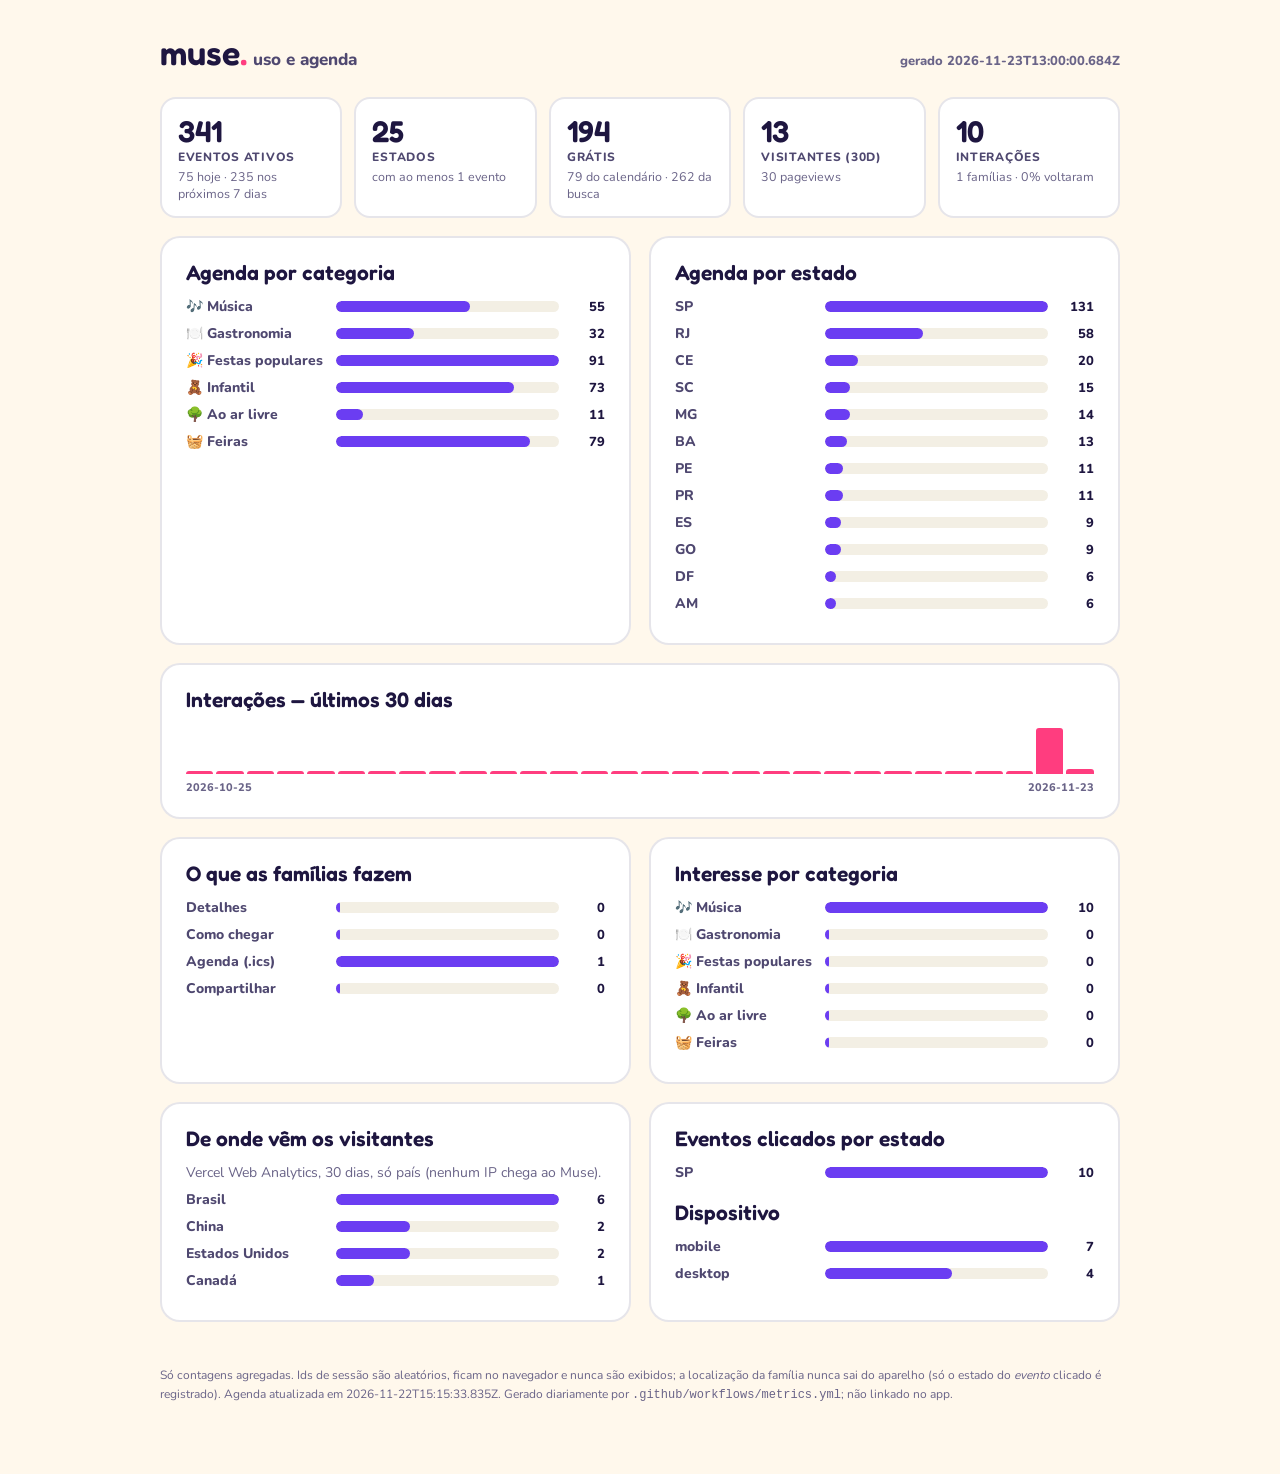
==== commit 3832f6cd: "chore: refresh usage metrics [skip ci]" ====
--- a/metrics/index.html
+++ b/metrics/index.html
@@ -31,27 +31,27 @@
 .spark-ticks{display:flex;justify-content:space-between;font-size:11px;color:var(--dim);margin-top:6px;font-weight:800}
 footer{font-size:12px;color:var(--dim);margin-top:26px;line-height:1.6}
 </style></head><body><div class="wrap">
-<header><div class="wm">muse<span class="dot">.</span><small>uso e agenda</small></div><div class="gen">gerado 2026-11-22T15:12:16.739Z</div></header>
+<header><div class="wm">muse<span class="dot">.</span><small>uso e agenda</small></div><div class="gen">gerado 2026-11-23T13:00:00.684Z</div></header>
 <div class="kpis">
-<div class="kpi"><div class="kpi-val">286</div><div class="kpi-label">Eventos ativos</div><div class="kpi-sub">90 hoje · 198 nos próximos 7 dias</div></div>
+<div class="kpi"><div class="kpi-val">341</div><div class="kpi-label">Eventos ativos</div><div class="kpi-sub">75 hoje · 235 nos próximos 7 dias</div></div>
 <div class="kpi"><div class="kpi-val">25</div><div class="kpi-label">Estados</div><div class="kpi-sub">com ao menos 1 evento</div></div>
-<div class="kpi"><div class="kpi-val">152</div><div class="kpi-label">Grátis</div><div class="kpi-sub">95 do calendário · 191 da busca</div></div>
-<div class="kpi"><div class="kpi-val">9</div><div class="kpi-label">Visitantes (30d)</div><div class="kpi-sub">26 pageviews</div></div>
-<div class="kpi"><div class="kpi-val">9</div><div class="kpi-label">Interações</div><div class="kpi-sub">1 famílias · 0% voltaram</div></div>
+<div class="kpi"><div class="kpi-val">194</div><div class="kpi-label">Grátis</div><div class="kpi-sub">79 do calendário · 262 da busca</div></div>
+<div class="kpi"><div class="kpi-val">13</div><div class="kpi-label">Visitantes (30d)</div><div class="kpi-sub">30 pageviews</div></div>
+<div class="kpi"><div class="kpi-val">10</div><div class="kpi-label">Interações</div><div class="kpi-sub">1 famílias · 0% voltaram</div></div>
 </div>
 <div class="grid2">
-  <div class="section"><h2>Agenda por categoria</h2><div class="bar-row"><span class="bar-label">🎶 Música</span><span class="bar-track"><span class="bar-fill" style="width:60%"></span></span><span class="bar-value">52</span></div><div class="bar-row"><span class="bar-label">🍽️ Gastronomia</span><span class="bar-track"><span class="bar-fill" style="width:34%"></span></span><span class="bar-value">30</span></div><div class="bar-row"><span class="bar-label">🎉 Festas populares</span><span class="bar-track"><span class="bar-fill" style="width:74%"></span></span><span class="bar-value">64</span></div><div class="bar-row"><span class="bar-label">🧸 Infantil</span><span class="bar-track"><span class="bar-fill" style="width:52%"></span></span><span class="bar-value">45</span></div><div class="bar-row"><span class="bar-label">🌳 Ao ar livre</span><span class="bar-track"><span class="bar-fill" style="width:9%"></span></span><span class="bar-value">8</span></div><div class="bar-row"><span class="bar-label">🧺 Feiras</span><span class="bar-track"><span class="bar-fill" style="width:100%"></span></span><span class="bar-value">87</span></div></div>
-  <div class="section"><h2>Agenda por estado</h2><div class="bar-row"><span class="bar-label">SP</span><span class="bar-track"><span class="bar-fill" style="width:100%"></span></span><span class="bar-value">65</span></div><div class="bar-row"><span class="bar-label">RJ</span><span class="bar-track"><span class="bar-fill" style="width:57%"></span></span><span class="bar-value">37</span></div><div class="bar-row"><span class="bar-label">CE</span><span class="bar-track"><span class="bar-fill" style="width:35%"></span></span><span class="bar-value">23</span></div><div class="bar-row"><span class="bar-label">MG</span><span class="bar-track"><span class="bar-fill" style="width:29%"></span></span><span class="bar-value">19</span></div><div class="bar-row"><span class="bar-label">SC</span><span class="bar-track"><span class="bar-fill" style="width:28%"></span></span><span class="bar-value">18</span></div><div class="bar-row"><span class="bar-label">BA</span><span class="bar-track"><span class="bar-fill" style="width:23%"></span></span><span class="bar-value">15</span></div><div class="bar-row"><span class="bar-label">PE</span><span class="bar-track"><span class="bar-fill" style="width:20%"></span></span><span class="bar-value">13</span></div><div class="bar-row"><span class="bar-label">ES</span><span class="bar-track"><span class="bar-fill" style="width:18%"></span></span><span class="bar-value">12</span></div><div class="bar-row"><span class="bar-label">PR</span><span class="bar-track"><span class="bar-fill" style="width:18%"></span></span><span class="bar-value">12</span></div><div class="bar-row"><span class="bar-label">GO</span><span class="bar-track"><span class="bar-fill" style="width:17%"></span></span><span class="bar-value">11</span></div><div class="bar-row"><span class="bar-label">DF</span><span class="bar-track"><span class="bar-fill" style="width:12%"></span></span><span class="bar-value">8</span></div><div class="bar-row"><span class="bar-label">AM</span><span class="bar-track"><span class="bar-fill" style="width:11%"></span></span><span class="bar-value">7</span></div></div>
+  <div class="section"><h2>Agenda por categoria</h2><div class="bar-row"><span class="bar-label">🎶 Música</span><span class="bar-track"><span class="bar-fill" style="width:60%"></span></span><span class="bar-value">55</span></div><div class="bar-row"><span class="bar-label">🍽️ Gastronomia</span><span class="bar-track"><span class="bar-fill" style="width:35%"></span></span><span class="bar-value">32</span></div><div class="bar-row"><span class="bar-label">🎉 Festas populares</span><span class="bar-track"><span class="bar-fill" style="width:100%"></span></span><span class="bar-value">91</span></div><div class="bar-row"><span class="bar-label">🧸 Infantil</span><span class="bar-track"><span class="bar-fill" style="width:80%"></span></span><span class="bar-value">73</span></div><div class="bar-row"><span class="bar-label">🌳 Ao ar livre</span><span class="bar-track"><span class="bar-fill" style="width:12%"></span></span><span class="bar-value">11</span></div><div class="bar-row"><span class="bar-label">🧺 Feiras</span><span class="bar-track"><span class="bar-fill" style="width:87%"></span></span><span class="bar-value">79</span></div></div>
+  <div class="section"><h2>Agenda por estado</h2><div class="bar-row"><span class="bar-label">SP</span><span class="bar-track"><span class="bar-fill" style="width:100%"></span></span><span class="bar-value">131</span></div><div class="bar-row"><span class="bar-label">RJ</span><span class="bar-track"><span class="bar-fill" style="width:44%"></span></span><span class="bar-value">58</span></div><div class="bar-row"><span class="bar-label">CE</span><span class="bar-track"><span class="bar-fill" style="width:15%"></span></span><span class="bar-value">20</span></div><div class="bar-row"><span class="bar-label">SC</span><span class="bar-track"><span class="bar-fill" style="width:11%"></span></span><span class="bar-value">15</span></div><div class="bar-row"><span class="bar-label">MG</span><span class="bar-track"><span class="bar-fill" style="width:11%"></span></span><span class="bar-value">14</span></div><div class="bar-row"><span class="bar-label">BA</span><span class="bar-track"><span class="bar-fill" style="width:10%"></span></span><span class="bar-value">13</span></div><div class="bar-row"><span class="bar-label">PE</span><span class="bar-track"><span class="bar-fill" style="width:8%"></span></span><span class="bar-value">11</span></div><div class="bar-row"><span class="bar-label">PR</span><span class="bar-track"><span class="bar-fill" style="width:8%"></span></span><span class="bar-value">11</span></div><div class="bar-row"><span class="bar-label">ES</span><span class="bar-track"><span class="bar-fill" style="width:7%"></span></span><span class="bar-value">9</span></div><div class="bar-row"><span class="bar-label">GO</span><span class="bar-track"><span class="bar-fill" style="width:7%"></span></span><span class="bar-value">9</span></div><div class="bar-row"><span class="bar-label">DF</span><span class="bar-track"><span class="bar-fill" style="width:5%"></span></span><span class="bar-value">6</span></div><div class="bar-row"><span class="bar-label">AM</span><span class="bar-track"><span class="bar-fill" style="width:5%"></span></span><span class="bar-value">6</span></div></div>
 </div>
-<div class="section"><h2>Interações — últimos 30 dias</h2><div class="spark"><div class="spark-col" title="2026-10-24: 0"><div class="spark-bar" style="height:3px"></div></div><div class="spark-col" title="2026-10-25: 0"><div class="spark-bar" style="height:3px"></div></div><div class="spark-col" title="2026-10-26: 0"><div class="spark-bar" style="height:3px"></div></div><div class="spark-col" title="2026-10-27: 0"><div class="spark-bar" style="height:3px"></div></div><div class="spark-col" title="2026-10-28: 0"><div class="spark-bar" style="height:3px"></div></div><div class="spark-col" title="2026-10-29: 0"><div class="spark-bar" style="height:3px"></div></div><div class="spark-col" title="2026-10-30: 0"><div class="spark-bar" style="height:3px"></div></div><div class="spark-col" title="2026-10-31: 0"><div class="spark-bar" style="height:3px"></div></div><div class="spark-col" title="2026-11-01: 0"><div class="spark-bar" style="height:3px"></div></div><div class="spark-col" title="2026-11-02: 0"><div class="spark-bar" style="height:3px"></div></div><div class="spark-col" title="2026-11-03: 0"><div class="spark-bar" style="height:3px"></div></div><div class="spark-col" title="2026-11-04: 0"><div class="spark-bar" style="height:3px"></div></div><div class="spark-col" title="2026-11-05: 0"><div class="spark-bar" style="height:3px"></div></div><div class="spark-col" title="2026-11-06: 0"><div class="spark-bar" style="height:3px"></div></div><div class="spark-col" title="2026-11-07: 0"><div class="spark-bar" style="height:3px"></div></div><div class="spark-col" title="2026-11-08: 0"><div class="spark-bar" style="height:3px"></div></div><div class="spark-col" title="2026-11-09: 0"><div class="spark-bar" style="height:3px"></div></div><div class="spark-col" title="2026-11-10: 0"><div class="spark-bar" style="height:3px"></div></div><div class="spark-col" title="2026-11-11: 0"><div class="spark-bar" style="height:3px"></div></div><div class="spark-col" title="2026-11-12: 0"><div class="spark-bar" style="height:3px"></div></div><div class="spark-col" title="2026-11-13: 0"><div class="spark-bar" style="height:3px"></div></div><div class="spark-col" title="2026-11-14: 0"><div class="spark-bar" style="height:3px"></div></div><div class="spark-col" title="2026-11-15: 0"><div class="spark-bar" style="height:3px"></div></div><div class="spark-col" title="2026-11-16: 0"><div class="spark-bar" style="height:3px"></div></div><div class="spark-col" title="2026-11-17: 0"><div class="spark-bar" style="height:3px"></div></div><div class="spark-col" title="2026-11-18: 0"><div class="spark-bar" style="height:3px"></div></div><div class="spark-col" title="2026-11-19: 0"><div class="spark-bar" style="height:3px"></div></div><div class="spark-col" title="2026-11-20: 0"><div class="spark-bar" style="height:3px"></div></div><div class="spark-col" title="2026-11-21: 0"><div class="spark-bar" style="height:3px"></div></div><div class="spark-col" title="2026-11-22: 9"><div class="spark-bar" style="height:46px"></div></div></div>
-    <div class="spark-ticks"><span>2026-10-24</span><span>2026-11-22</span></div></div>
+<div class="section"><h2>Interações — últimos 30 dias</h2><div class="spark"><div class="spark-col" title="2026-10-25: 0"><div class="spark-bar" style="height:3px"></div></div><div class="spark-col" title="2026-10-26: 0"><div class="spark-bar" style="height:3px"></div></div><div class="spark-col" title="2026-10-27: 0"><div class="spark-bar" style="height:3px"></div></div><div class="spark-col" title="2026-10-28: 0"><div class="spark-bar" style="height:3px"></div></div><div class="spark-col" title="2026-10-29: 0"><div class="spark-bar" style="height:3px"></div></div><div class="spark-col" title="2026-10-30: 0"><div class="spark-bar" style="height:3px"></div></div><div class="spark-col" title="2026-10-31: 0"><div class="spark-bar" style="height:3px"></div></div><div class="spark-col" title="2026-11-01: 0"><div class="spark-bar" style="height:3px"></div></div><div class="spark-col" title="2026-11-02: 0"><div class="spark-bar" style="height:3px"></div></div><div class="spark-col" title="2026-11-03: 0"><div class="spark-bar" style="height:3px"></div></div><div class="spark-col" title="2026-11-04: 0"><div class="spark-bar" style="height:3px"></div></div><div class="spark-col" title="2026-11-05: 0"><div class="spark-bar" style="height:3px"></div></div><div class="spark-col" title="2026-11-06: 0"><div class="spark-bar" style="height:3px"></div></div><div class="spark-col" title="2026-11-07: 0"><div class="spark-bar" style="height:3px"></div></div><div class="spark-col" title="2026-11-08: 0"><div class="spark-bar" style="height:3px"></div></div><div class="spark-col" title="2026-11-09: 0"><div class="spark-bar" style="height:3px"></div></div><div class="spark-col" title="2026-11-10: 0"><div class="spark-bar" style="height:3px"></div></div><div class="spark-col" title="2026-11-11: 0"><div class="spark-bar" style="height:3px"></div></div><div class="spark-col" title="2026-11-12: 0"><div class="spark-bar" style="height:3px"></div></div><div class="spark-col" title="2026-11-13: 0"><div class="spark-bar" style="height:3px"></div></div><div class="spark-col" title="2026-11-14: 0"><div class="spark-bar" style="height:3px"></div></div><div class="spark-col" title="2026-11-15: 0"><div class="spark-bar" style="height:3px"></div></div><div class="spark-col" title="2026-11-16: 0"><div class="spark-bar" style="height:3px"></div></div><div class="spark-col" title="2026-11-17: 0"><div class="spark-bar" style="height:3px"></div></div><div class="spark-col" title="2026-11-18: 0"><div class="spark-bar" style="height:3px"></div></div><div class="spark-col" title="2026-11-19: 0"><div class="spark-bar" style="height:3px"></div></div><div class="spark-col" title="2026-11-20: 0"><div class="spark-bar" style="height:3px"></div></div><div class="spark-col" title="2026-11-21: 0"><div class="spark-bar" style="height:3px"></div></div><div class="spark-col" title="2026-11-22: 9"><div class="spark-bar" style="height:46px"></div></div><div class="spark-col" title="2026-11-23: 1"><div class="spark-bar" style="height:5px"></div></div></div>
+    <div class="spark-ticks"><span>2026-10-25</span><span>2026-11-23</span></div></div>
 <div class="grid2">
-  <div class="section"><h2>O que as famílias fazem</h2><div class="bar-row"><span class="bar-label">Detalhes</span><span class="bar-track"><span class="bar-fill" style="width:2%"></span></span><span class="bar-value">0</span></div><div class="bar-row"><span class="bar-label">Como chegar</span><span class="bar-track"><span class="bar-fill" style="width:2%"></span></span><span class="bar-value">0</span></div><div class="bar-row"><span class="bar-label">Agenda (.ics)</span><span class="bar-track"><span class="bar-fill" style="width:2%"></span></span><span class="bar-value">0</span></div><div class="bar-row"><span class="bar-label">Compartilhar</span><span class="bar-track"><span class="bar-fill" style="width:2%"></span></span><span class="bar-value">0</span></div></div>
-  <div class="section"><h2>Interesse por categoria</h2><div class="bar-row"><span class="bar-label">🎶 Música</span><span class="bar-track"><span class="bar-fill" style="width:100%"></span></span><span class="bar-value">9</span></div><div class="bar-row"><span class="bar-label">🍽️ Gastronomia</span><span class="bar-track"><span class="bar-fill" style="width:2%"></span></span><span class="bar-value">0</span></div><div class="bar-row"><span class="bar-label">🎉 Festas populares</span><span class="bar-track"><span class="bar-fill" style="width:2%"></span></span><span class="bar-value">0</span></div><div class="bar-row"><span class="bar-label">🧸 Infantil</span><span class="bar-track"><span class="bar-fill" style="width:2%"></span></span><span class="bar-value">0</span></div><div class="bar-row"><span class="bar-label">🌳 Ao ar livre</span><span class="bar-track"><span class="bar-fill" style="width:2%"></span></span><span class="bar-value">0</span></div><div class="bar-row"><span class="bar-label">🧺 Feiras</span><span class="bar-track"><span class="bar-fill" style="width:2%"></span></span><span class="bar-value">0</span></div></div>
+  <div class="section"><h2>O que as famílias fazem</h2><div class="bar-row"><span class="bar-label">Detalhes</span><span class="bar-track"><span class="bar-fill" style="width:2%"></span></span><span class="bar-value">0</span></div><div class="bar-row"><span class="bar-label">Como chegar</span><span class="bar-track"><span class="bar-fill" style="width:2%"></span></span><span class="bar-value">0</span></div><div class="bar-row"><span class="bar-label">Agenda (.ics)</span><span class="bar-track"><span class="bar-fill" style="width:100%"></span></span><span class="bar-value">1</span></div><div class="bar-row"><span class="bar-label">Compartilhar</span><span class="bar-track"><span class="bar-fill" style="width:2%"></span></span><span class="bar-value">0</span></div></div>
+  <div class="section"><h2>Interesse por categoria</h2><div class="bar-row"><span class="bar-label">🎶 Música</span><span class="bar-track"><span class="bar-fill" style="width:100%"></span></span><span class="bar-value">10</span></div><div class="bar-row"><span class="bar-label">🍽️ Gastronomia</span><span class="bar-track"><span class="bar-fill" style="width:2%"></span></span><span class="bar-value">0</span></div><div class="bar-row"><span class="bar-label">🎉 Festas populares</span><span class="bar-track"><span class="bar-fill" style="width:2%"></span></span><span class="bar-value">0</span></div><div class="bar-row"><span class="bar-label">🧸 Infantil</span><span class="bar-track"><span class="bar-fill" style="width:2%"></span></span><span class="bar-value">0</span></div><div class="bar-row"><span class="bar-label">🌳 Ao ar livre</span><span class="bar-track"><span class="bar-fill" style="width:2%"></span></span><span class="bar-value">0</span></div><div class="bar-row"><span class="bar-label">🧺 Feiras</span><span class="bar-track"><span class="bar-fill" style="width:2%"></span></span><span class="bar-value">0</span></div></div>
 </div>
 <div class="grid2">
-  <div class="section"><h2>De onde vêm os visitantes</h2><p class="muted" style="margin-bottom:8px">Vercel Web Analytics, 30 dias, só país (nenhum IP chega ao Muse).</p><div class="bar-row"><span class="bar-label">China</span><span class="bar-track"><span class="bar-fill" style="width:100%"></span></span><span class="bar-value">2</span></div><div class="bar-row"><span class="bar-label">Canadá</span><span class="bar-track"><span class="bar-fill" style="width:50%"></span></span><span class="bar-value">1</span></div><div class="bar-row"><span class="bar-label">Estados Unidos</span><span class="bar-track"><span class="bar-fill" style="width:50%"></span></span><span class="bar-value">1</span></div></div>
-  <div class="section"><h2>Eventos clicados por estado</h2><div class="bar-row"><span class="bar-label">SP</span><span class="bar-track"><span class="bar-fill" style="width:100%"></span></span><span class="bar-value">9</span></div><h2 style="margin-top:18px">Dispositivo</h2><div class="bar-row"><span class="bar-label">desktop</span><span class="bar-track"><span class="bar-fill" style="width:100%"></span></span><span class="bar-value">3</span></div><div class="bar-row"><span class="bar-label">mobile</span><span class="bar-track"><span class="bar-fill" style="width:33%"></span></span><span class="bar-value">1</span></div></div>
+  <div class="section"><h2>De onde vêm os visitantes</h2><p class="muted" style="margin-bottom:8px">Vercel Web Analytics, 30 dias, só país (nenhum IP chega ao Muse).</p><div class="bar-row"><span class="bar-label">Brasil</span><span class="bar-track"><span class="bar-fill" style="width:100%"></span></span><span class="bar-value">6</span></div><div class="bar-row"><span class="bar-label">China</span><span class="bar-track"><span class="bar-fill" style="width:33%"></span></span><span class="bar-value">2</span></div><div class="bar-row"><span class="bar-label">Estados Unidos</span><span class="bar-track"><span class="bar-fill" style="width:33%"></span></span><span class="bar-value">2</span></div><div class="bar-row"><span class="bar-label">Canadá</span><span class="bar-track"><span class="bar-fill" style="width:17%"></span></span><span class="bar-value">1</span></div></div>
+  <div class="section"><h2>Eventos clicados por estado</h2><div class="bar-row"><span class="bar-label">SP</span><span class="bar-track"><span class="bar-fill" style="width:100%"></span></span><span class="bar-value">10</span></div><h2 style="margin-top:18px">Dispositivo</h2><div class="bar-row"><span class="bar-label">mobile</span><span class="bar-track"><span class="bar-fill" style="width:100%"></span></span><span class="bar-value">7</span></div><div class="bar-row"><span class="bar-label">desktop</span><span class="bar-track"><span class="bar-fill" style="width:57%"></span></span><span class="bar-value">4</span></div></div>
 </div>
-<footer>Só contagens agregadas. Ids de sessão são aleatórios, ficam no navegador e nunca são exibidos; a localização da família nunca sai do aparelho (só o estado do <i>evento</i> clicado é registrado). Agenda atualizada em 2026-11-22T15:07:27.544Z. Gerado diariamente por <code>.github/workflows/metrics.yml</code>; não linkado no app.</footer>
+<footer>Só contagens agregadas. Ids de sessão são aleatórios, ficam no navegador e nunca são exibidos; a localização da família nunca sai do aparelho (só o estado do <i>evento</i> clicado é registrado). Agenda atualizada em 2026-11-22T15:15:33.835Z. Gerado diariamente por <code>.github/workflows/metrics.yml</code>; não linkado no app.</footer>
 </div></body></html>
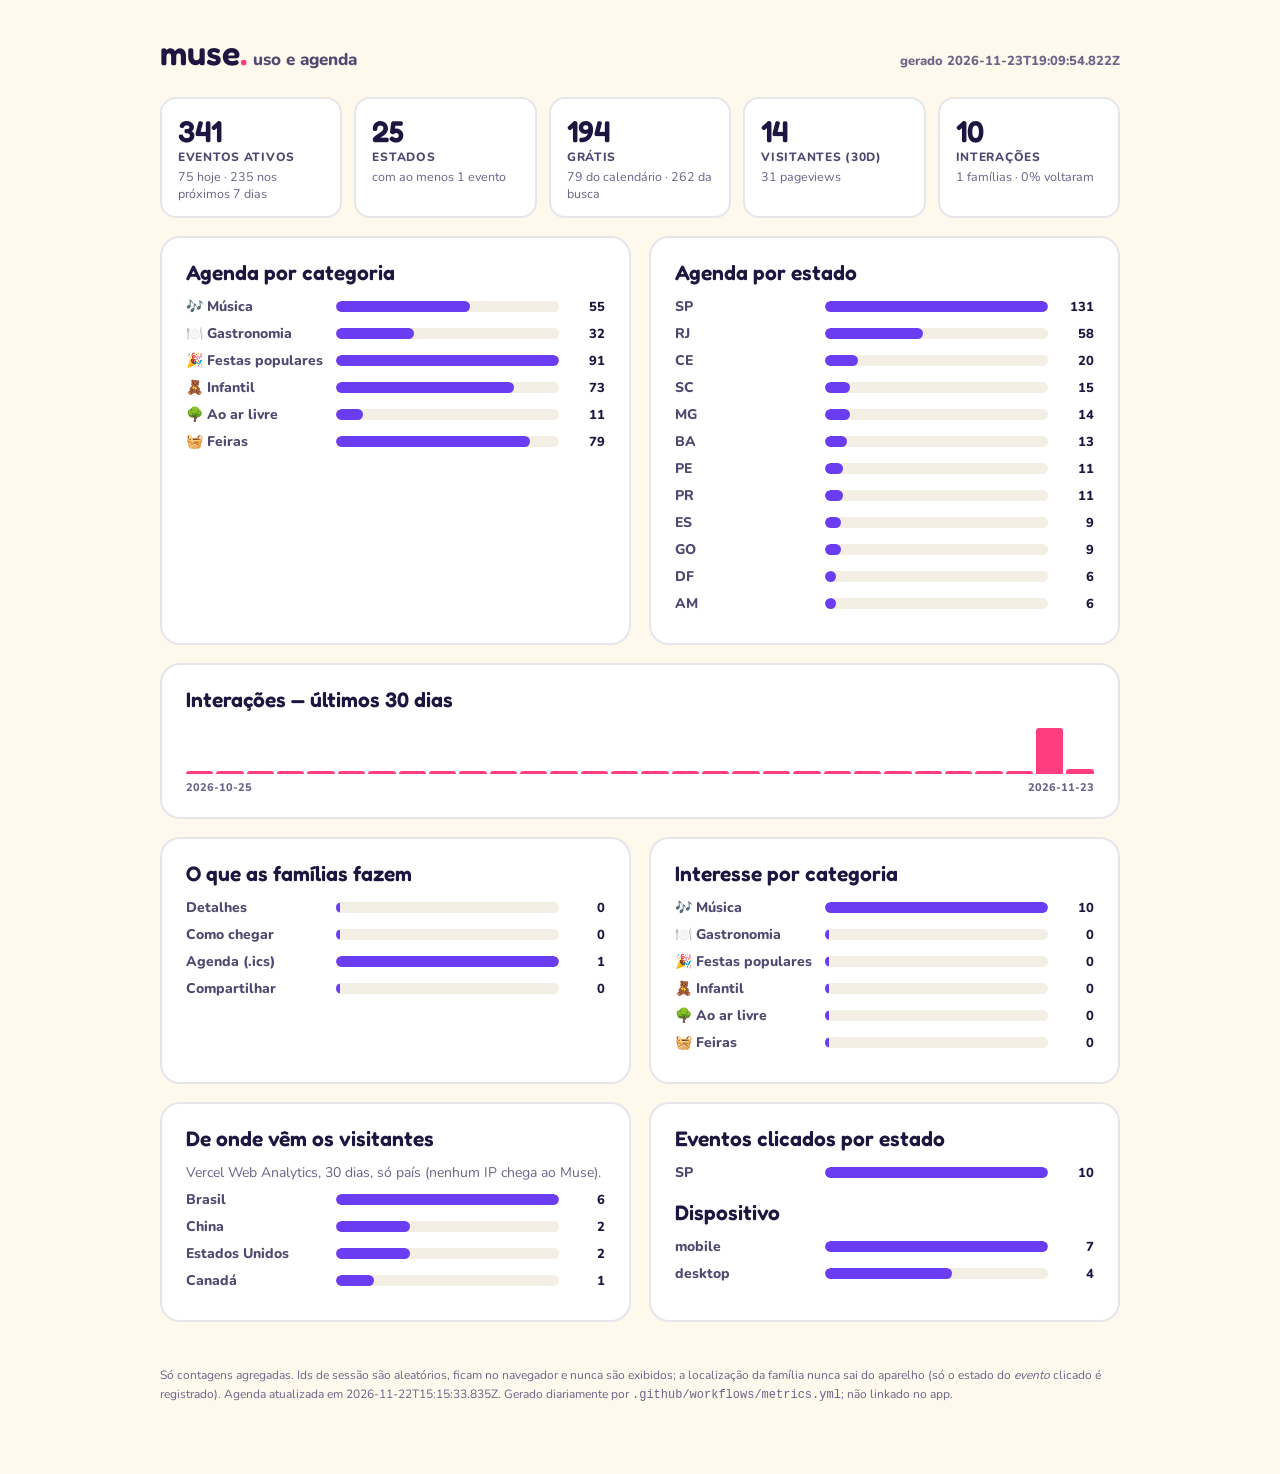
==== commit c17cb668: "chore: refresh usage metrics [skip ci]" ====
--- a/metrics/index.html
+++ b/metrics/index.html
@@ -31,12 +31,12 @@
 .spark-ticks{display:flex;justify-content:space-between;font-size:11px;color:var(--dim);margin-top:6px;font-weight:800}
 footer{font-size:12px;color:var(--dim);margin-top:26px;line-height:1.6}
 </style></head><body><div class="wrap">
-<header><div class="wm">muse<span class="dot">.</span><small>uso e agenda</small></div><div class="gen">gerado 2026-11-23T13:00:00.684Z</div></header>
+<header><div class="wm">muse<span class="dot">.</span><small>uso e agenda</small></div><div class="gen">gerado 2026-11-23T19:09:54.822Z</div></header>
 <div class="kpis">
 <div class="kpi"><div class="kpi-val">341</div><div class="kpi-label">Eventos ativos</div><div class="kpi-sub">75 hoje · 235 nos próximos 7 dias</div></div>
 <div class="kpi"><div class="kpi-val">25</div><div class="kpi-label">Estados</div><div class="kpi-sub">com ao menos 1 evento</div></div>
 <div class="kpi"><div class="kpi-val">194</div><div class="kpi-label">Grátis</div><div class="kpi-sub">79 do calendário · 262 da busca</div></div>
-<div class="kpi"><div class="kpi-val">13</div><div class="kpi-label">Visitantes (30d)</div><div class="kpi-sub">30 pageviews</div></div>
+<div class="kpi"><div class="kpi-val">14</div><div class="kpi-label">Visitantes (30d)</div><div class="kpi-sub">31 pageviews</div></div>
 <div class="kpi"><div class="kpi-val">10</div><div class="kpi-label">Interações</div><div class="kpi-sub">1 famílias · 0% voltaram</div></div>
 </div>
 <div class="grid2">
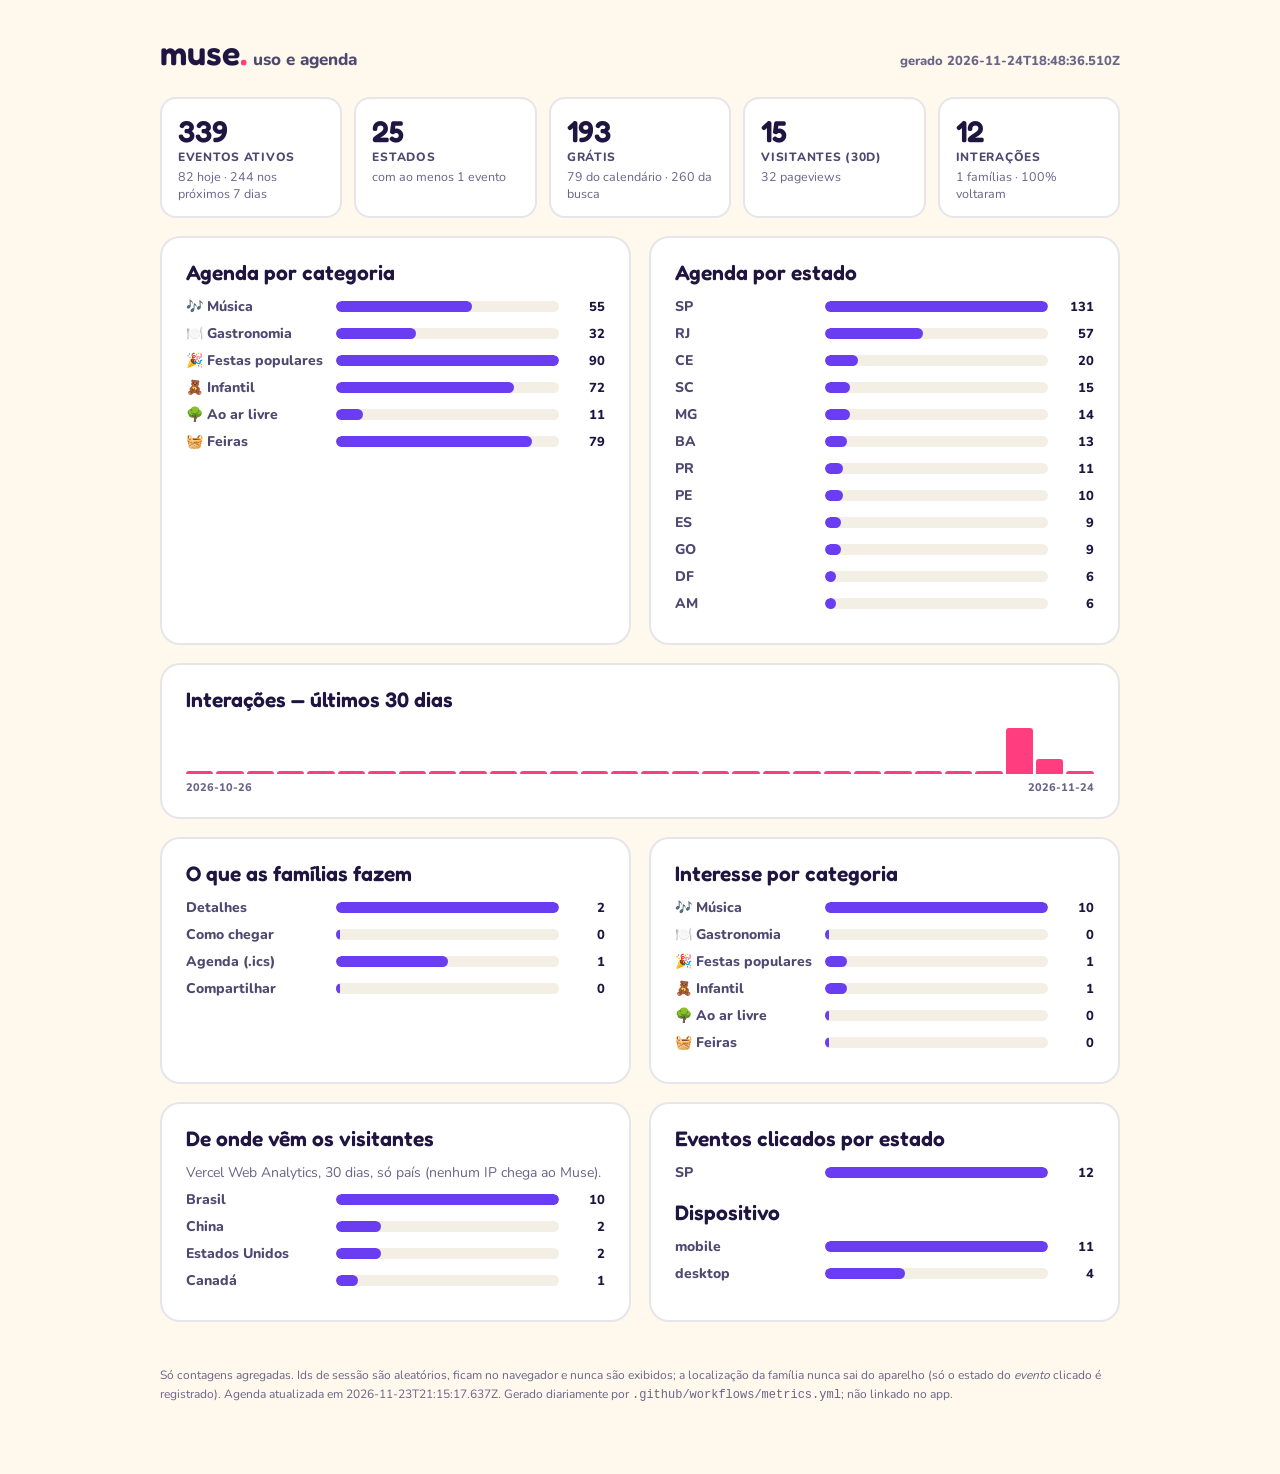
==== commit 01b1bbc8: "chore: refresh usage metrics [skip ci]" ====
--- a/metrics/index.html
+++ b/metrics/index.html
@@ -31,27 +31,27 @@
 .spark-ticks{display:flex;justify-content:space-between;font-size:11px;color:var(--dim);margin-top:6px;font-weight:800}
 footer{font-size:12px;color:var(--dim);margin-top:26px;line-height:1.6}
 </style></head><body><div class="wrap">
-<header><div class="wm">muse<span class="dot">.</span><small>uso e agenda</small></div><div class="gen">gerado 2026-11-23T19:09:54.822Z</div></header>
+<header><div class="wm">muse<span class="dot">.</span><small>uso e agenda</small></div><div class="gen">gerado 2026-11-24T18:48:36.510Z</div></header>
 <div class="kpis">
-<div class="kpi"><div class="kpi-val">341</div><div class="kpi-label">Eventos ativos</div><div class="kpi-sub">75 hoje · 235 nos próximos 7 dias</div></div>
+<div class="kpi"><div class="kpi-val">339</div><div class="kpi-label">Eventos ativos</div><div class="kpi-sub">82 hoje · 244 nos próximos 7 dias</div></div>
 <div class="kpi"><div class="kpi-val">25</div><div class="kpi-label">Estados</div><div class="kpi-sub">com ao menos 1 evento</div></div>
-<div class="kpi"><div class="kpi-val">194</div><div class="kpi-label">Grátis</div><div class="kpi-sub">79 do calendário · 262 da busca</div></div>
-<div class="kpi"><div class="kpi-val">14</div><div class="kpi-label">Visitantes (30d)</div><div class="kpi-sub">31 pageviews</div></div>
-<div class="kpi"><div class="kpi-val">10</div><div class="kpi-label">Interações</div><div class="kpi-sub">1 famílias · 0% voltaram</div></div>
+<div class="kpi"><div class="kpi-val">193</div><div class="kpi-label">Grátis</div><div class="kpi-sub">79 do calendário · 260 da busca</div></div>
+<div class="kpi"><div class="kpi-val">15</div><div class="kpi-label">Visitantes (30d)</div><div class="kpi-sub">32 pageviews</div></div>
+<div class="kpi"><div class="kpi-val">12</div><div class="kpi-label">Interações</div><div class="kpi-sub">1 famílias · 100% voltaram</div></div>
 </div>
 <div class="grid2">
-  <div class="section"><h2>Agenda por categoria</h2><div class="bar-row"><span class="bar-label">🎶 Música</span><span class="bar-track"><span class="bar-fill" style="width:60%"></span></span><span class="bar-value">55</span></div><div class="bar-row"><span class="bar-label">🍽️ Gastronomia</span><span class="bar-track"><span class="bar-fill" style="width:35%"></span></span><span class="bar-value">32</span></div><div class="bar-row"><span class="bar-label">🎉 Festas populares</span><span class="bar-track"><span class="bar-fill" style="width:100%"></span></span><span class="bar-value">91</span></div><div class="bar-row"><span class="bar-label">🧸 Infantil</span><span class="bar-track"><span class="bar-fill" style="width:80%"></span></span><span class="bar-value">73</span></div><div class="bar-row"><span class="bar-label">🌳 Ao ar livre</span><span class="bar-track"><span class="bar-fill" style="width:12%"></span></span><span class="bar-value">11</span></div><div class="bar-row"><span class="bar-label">🧺 Feiras</span><span class="bar-track"><span class="bar-fill" style="width:87%"></span></span><span class="bar-value">79</span></div></div>
-  <div class="section"><h2>Agenda por estado</h2><div class="bar-row"><span class="bar-label">SP</span><span class="bar-track"><span class="bar-fill" style="width:100%"></span></span><span class="bar-value">131</span></div><div class="bar-row"><span class="bar-label">RJ</span><span class="bar-track"><span class="bar-fill" style="width:44%"></span></span><span class="bar-value">58</span></div><div class="bar-row"><span class="bar-label">CE</span><span class="bar-track"><span class="bar-fill" style="width:15%"></span></span><span class="bar-value">20</span></div><div class="bar-row"><span class="bar-label">SC</span><span class="bar-track"><span class="bar-fill" style="width:11%"></span></span><span class="bar-value">15</span></div><div class="bar-row"><span class="bar-label">MG</span><span class="bar-track"><span class="bar-fill" style="width:11%"></span></span><span class="bar-value">14</span></div><div class="bar-row"><span class="bar-label">BA</span><span class="bar-track"><span class="bar-fill" style="width:10%"></span></span><span class="bar-value">13</span></div><div class="bar-row"><span class="bar-label">PE</span><span class="bar-track"><span class="bar-fill" style="width:8%"></span></span><span class="bar-value">11</span></div><div class="bar-row"><span class="bar-label">PR</span><span class="bar-track"><span class="bar-fill" style="width:8%"></span></span><span class="bar-value">11</span></div><div class="bar-row"><span class="bar-label">ES</span><span class="bar-track"><span class="bar-fill" style="width:7%"></span></span><span class="bar-value">9</span></div><div class="bar-row"><span class="bar-label">GO</span><span class="bar-track"><span class="bar-fill" style="width:7%"></span></span><span class="bar-value">9</span></div><div class="bar-row"><span class="bar-label">DF</span><span class="bar-track"><span class="bar-fill" style="width:5%"></span></span><span class="bar-value">6</span></div><div class="bar-row"><span class="bar-label">AM</span><span class="bar-track"><span class="bar-fill" style="width:5%"></span></span><span class="bar-value">6</span></div></div>
+  <div class="section"><h2>Agenda por categoria</h2><div class="bar-row"><span class="bar-label">🎶 Música</span><span class="bar-track"><span class="bar-fill" style="width:61%"></span></span><span class="bar-value">55</span></div><div class="bar-row"><span class="bar-label">🍽️ Gastronomia</span><span class="bar-track"><span class="bar-fill" style="width:36%"></span></span><span class="bar-value">32</span></div><div class="bar-row"><span class="bar-label">🎉 Festas populares</span><span class="bar-track"><span class="bar-fill" style="width:100%"></span></span><span class="bar-value">90</span></div><div class="bar-row"><span class="bar-label">🧸 Infantil</span><span class="bar-track"><span class="bar-fill" style="width:80%"></span></span><span class="bar-value">72</span></div><div class="bar-row"><span class="bar-label">🌳 Ao ar livre</span><span class="bar-track"><span class="bar-fill" style="width:12%"></span></span><span class="bar-value">11</span></div><div class="bar-row"><span class="bar-label">🧺 Feiras</span><span class="bar-track"><span class="bar-fill" style="width:88%"></span></span><span class="bar-value">79</span></div></div>
+  <div class="section"><h2>Agenda por estado</h2><div class="bar-row"><span class="bar-label">SP</span><span class="bar-track"><span class="bar-fill" style="width:100%"></span></span><span class="bar-value">131</span></div><div class="bar-row"><span class="bar-label">RJ</span><span class="bar-track"><span class="bar-fill" style="width:44%"></span></span><span class="bar-value">57</span></div><div class="bar-row"><span class="bar-label">CE</span><span class="bar-track"><span class="bar-fill" style="width:15%"></span></span><span class="bar-value">20</span></div><div class="bar-row"><span class="bar-label">SC</span><span class="bar-track"><span class="bar-fill" style="width:11%"></span></span><span class="bar-value">15</span></div><div class="bar-row"><span class="bar-label">MG</span><span class="bar-track"><span class="bar-fill" style="width:11%"></span></span><span class="bar-value">14</span></div><div class="bar-row"><span class="bar-label">BA</span><span class="bar-track"><span class="bar-fill" style="width:10%"></span></span><span class="bar-value">13</span></div><div class="bar-row"><span class="bar-label">PR</span><span class="bar-track"><span class="bar-fill" style="width:8%"></span></span><span class="bar-value">11</span></div><div class="bar-row"><span class="bar-label">PE</span><span class="bar-track"><span class="bar-fill" style="width:8%"></span></span><span class="bar-value">10</span></div><div class="bar-row"><span class="bar-label">ES</span><span class="bar-track"><span class="bar-fill" style="width:7%"></span></span><span class="bar-value">9</span></div><div class="bar-row"><span class="bar-label">GO</span><span class="bar-track"><span class="bar-fill" style="width:7%"></span></span><span class="bar-value">9</span></div><div class="bar-row"><span class="bar-label">DF</span><span class="bar-track"><span class="bar-fill" style="width:5%"></span></span><span class="bar-value">6</span></div><div class="bar-row"><span class="bar-label">AM</span><span class="bar-track"><span class="bar-fill" style="width:5%"></span></span><span class="bar-value">6</span></div></div>
 </div>
-<div class="section"><h2>Interações — últimos 30 dias</h2><div class="spark"><div class="spark-col" title="2026-10-25: 0"><div class="spark-bar" style="height:3px"></div></div><div class="spark-col" title="2026-10-26: 0"><div class="spark-bar" style="height:3px"></div></div><div class="spark-col" title="2026-10-27: 0"><div class="spark-bar" style="height:3px"></div></div><div class="spark-col" title="2026-10-28: 0"><div class="spark-bar" style="height:3px"></div></div><div class="spark-col" title="2026-10-29: 0"><div class="spark-bar" style="height:3px"></div></div><div class="spark-col" title="2026-10-30: 0"><div class="spark-bar" style="height:3px"></div></div><div class="spark-col" title="2026-10-31: 0"><div class="spark-bar" style="height:3px"></div></div><div class="spark-col" title="2026-11-01: 0"><div class="spark-bar" style="height:3px"></div></div><div class="spark-col" title="2026-11-02: 0"><div class="spark-bar" style="height:3px"></div></div><div class="spark-col" title="2026-11-03: 0"><div class="spark-bar" style="height:3px"></div></div><div class="spark-col" title="2026-11-04: 0"><div class="spark-bar" style="height:3px"></div></div><div class="spark-col" title="2026-11-05: 0"><div class="spark-bar" style="height:3px"></div></div><div class="spark-col" title="2026-11-06: 0"><div class="spark-bar" style="height:3px"></div></div><div class="spark-col" title="2026-11-07: 0"><div class="spark-bar" style="height:3px"></div></div><div class="spark-col" title="2026-11-08: 0"><div class="spark-bar" style="height:3px"></div></div><div class="spark-col" title="2026-11-09: 0"><div class="spark-bar" style="height:3px"></div></div><div class="spark-col" title="2026-11-10: 0"><div class="spark-bar" style="height:3px"></div></div><div class="spark-col" title="2026-11-11: 0"><div class="spark-bar" style="height:3px"></div></div><div class="spark-col" title="2026-11-12: 0"><div class="spark-bar" style="height:3px"></div></div><div class="spark-col" title="2026-11-13: 0"><div class="spark-bar" style="height:3px"></div></div><div class="spark-col" title="2026-11-14: 0"><div class="spark-bar" style="height:3px"></div></div><div class="spark-col" title="2026-11-15: 0"><div class="spark-bar" style="height:3px"></div></div><div class="spark-col" title="2026-11-16: 0"><div class="spark-bar" style="height:3px"></div></div><div class="spark-col" title="2026-11-17: 0"><div class="spark-bar" style="height:3px"></div></div><div class="spark-col" title="2026-11-18: 0"><div class="spark-bar" style="height:3px"></div></div><div class="spark-col" title="2026-11-19: 0"><div class="spark-bar" style="height:3px"></div></div><div class="spark-col" title="2026-11-20: 0"><div class="spark-bar" style="height:3px"></div></div><div class="spark-col" title="2026-11-21: 0"><div class="spark-bar" style="height:3px"></div></div><div class="spark-col" title="2026-11-22: 9"><div class="spark-bar" style="height:46px"></div></div><div class="spark-col" title="2026-11-23: 1"><div class="spark-bar" style="height:5px"></div></div></div>
-    <div class="spark-ticks"><span>2026-10-25</span><span>2026-11-23</span></div></div>
+<div class="section"><h2>Interações — últimos 30 dias</h2><div class="spark"><div class="spark-col" title="2026-10-26: 0"><div class="spark-bar" style="height:3px"></div></div><div class="spark-col" title="2026-10-27: 0"><div class="spark-bar" style="height:3px"></div></div><div class="spark-col" title="2026-10-28: 0"><div class="spark-bar" style="height:3px"></div></div><div class="spark-col" title="2026-10-29: 0"><div class="spark-bar" style="height:3px"></div></div><div class="spark-col" title="2026-10-30: 0"><div class="spark-bar" style="height:3px"></div></div><div class="spark-col" title="2026-10-31: 0"><div class="spark-bar" style="height:3px"></div></div><div class="spark-col" title="2026-11-01: 0"><div class="spark-bar" style="height:3px"></div></div><div class="spark-col" title="2026-11-02: 0"><div class="spark-bar" style="height:3px"></div></div><div class="spark-col" title="2026-11-03: 0"><div class="spark-bar" style="height:3px"></div></div><div class="spark-col" title="2026-11-04: 0"><div class="spark-bar" style="height:3px"></div></div><div class="spark-col" title="2026-11-05: 0"><div class="spark-bar" style="height:3px"></div></div><div class="spark-col" title="2026-11-06: 0"><div class="spark-bar" style="height:3px"></div></div><div class="spark-col" title="2026-11-07: 0"><div class="spark-bar" style="height:3px"></div></div><div class="spark-col" title="2026-11-08: 0"><div class="spark-bar" style="height:3px"></div></div><div class="spark-col" title="2026-11-09: 0"><div class="spark-bar" style="height:3px"></div></div><div class="spark-col" title="2026-11-10: 0"><div class="spark-bar" style="height:3px"></div></div><div class="spark-col" title="2026-11-11: 0"><div class="spark-bar" style="height:3px"></div></div><div class="spark-col" title="2026-11-12: 0"><div class="spark-bar" style="height:3px"></div></div><div class="spark-col" title="2026-11-13: 0"><div class="spark-bar" style="height:3px"></div></div><div class="spark-col" title="2026-11-14: 0"><div class="spark-bar" style="height:3px"></div></div><div class="spark-col" title="2026-11-15: 0"><div class="spark-bar" style="height:3px"></div></div><div class="spark-col" title="2026-11-16: 0"><div class="spark-bar" style="height:3px"></div></div><div class="spark-col" title="2026-11-17: 0"><div class="spark-bar" style="height:3px"></div></div><div class="spark-col" title="2026-11-18: 0"><div class="spark-bar" style="height:3px"></div></div><div class="spark-col" title="2026-11-19: 0"><div class="spark-bar" style="height:3px"></div></div><div class="spark-col" title="2026-11-20: 0"><div class="spark-bar" style="height:3px"></div></div><div class="spark-col" title="2026-11-21: 0"><div class="spark-bar" style="height:3px"></div></div><div class="spark-col" title="2026-11-22: 9"><div class="spark-bar" style="height:46px"></div></div><div class="spark-col" title="2026-11-23: 3"><div class="spark-bar" style="height:15px"></div></div><div class="spark-col" title="2026-11-24: 0"><div class="spark-bar" style="height:3px"></div></div></div>
+    <div class="spark-ticks"><span>2026-10-26</span><span>2026-11-24</span></div></div>
 <div class="grid2">
-  <div class="section"><h2>O que as famílias fazem</h2><div class="bar-row"><span class="bar-label">Detalhes</span><span class="bar-track"><span class="bar-fill" style="width:2%"></span></span><span class="bar-value">0</span></div><div class="bar-row"><span class="bar-label">Como chegar</span><span class="bar-track"><span class="bar-fill" style="width:2%"></span></span><span class="bar-value">0</span></div><div class="bar-row"><span class="bar-label">Agenda (.ics)</span><span class="bar-track"><span class="bar-fill" style="width:100%"></span></span><span class="bar-value">1</span></div><div class="bar-row"><span class="bar-label">Compartilhar</span><span class="bar-track"><span class="bar-fill" style="width:2%"></span></span><span class="bar-value">0</span></div></div>
-  <div class="section"><h2>Interesse por categoria</h2><div class="bar-row"><span class="bar-label">🎶 Música</span><span class="bar-track"><span class="bar-fill" style="width:100%"></span></span><span class="bar-value">10</span></div><div class="bar-row"><span class="bar-label">🍽️ Gastronomia</span><span class="bar-track"><span class="bar-fill" style="width:2%"></span></span><span class="bar-value">0</span></div><div class="bar-row"><span class="bar-label">🎉 Festas populares</span><span class="bar-track"><span class="bar-fill" style="width:2%"></span></span><span class="bar-value">0</span></div><div class="bar-row"><span class="bar-label">🧸 Infantil</span><span class="bar-track"><span class="bar-fill" style="width:2%"></span></span><span class="bar-value">0</span></div><div class="bar-row"><span class="bar-label">🌳 Ao ar livre</span><span class="bar-track"><span class="bar-fill" style="width:2%"></span></span><span class="bar-value">0</span></div><div class="bar-row"><span class="bar-label">🧺 Feiras</span><span class="bar-track"><span class="bar-fill" style="width:2%"></span></span><span class="bar-value">0</span></div></div>
+  <div class="section"><h2>O que as famílias fazem</h2><div class="bar-row"><span class="bar-label">Detalhes</span><span class="bar-track"><span class="bar-fill" style="width:100%"></span></span><span class="bar-value">2</span></div><div class="bar-row"><span class="bar-label">Como chegar</span><span class="bar-track"><span class="bar-fill" style="width:2%"></span></span><span class="bar-value">0</span></div><div class="bar-row"><span class="bar-label">Agenda (.ics)</span><span class="bar-track"><span class="bar-fill" style="width:50%"></span></span><span class="bar-value">1</span></div><div class="bar-row"><span class="bar-label">Compartilhar</span><span class="bar-track"><span class="bar-fill" style="width:2%"></span></span><span class="bar-value">0</span></div></div>
+  <div class="section"><h2>Interesse por categoria</h2><div class="bar-row"><span class="bar-label">🎶 Música</span><span class="bar-track"><span class="bar-fill" style="width:100%"></span></span><span class="bar-value">10</span></div><div class="bar-row"><span class="bar-label">🍽️ Gastronomia</span><span class="bar-track"><span class="bar-fill" style="width:2%"></span></span><span class="bar-value">0</span></div><div class="bar-row"><span class="bar-label">🎉 Festas populares</span><span class="bar-track"><span class="bar-fill" style="width:10%"></span></span><span class="bar-value">1</span></div><div class="bar-row"><span class="bar-label">🧸 Infantil</span><span class="bar-track"><span class="bar-fill" style="width:10%"></span></span><span class="bar-value">1</span></div><div class="bar-row"><span class="bar-label">🌳 Ao ar livre</span><span class="bar-track"><span class="bar-fill" style="width:2%"></span></span><span class="bar-value">0</span></div><div class="bar-row"><span class="bar-label">🧺 Feiras</span><span class="bar-track"><span class="bar-fill" style="width:2%"></span></span><span class="bar-value">0</span></div></div>
 </div>
 <div class="grid2">
-  <div class="section"><h2>De onde vêm os visitantes</h2><p class="muted" style="margin-bottom:8px">Vercel Web Analytics, 30 dias, só país (nenhum IP chega ao Muse).</p><div class="bar-row"><span class="bar-label">Brasil</span><span class="bar-track"><span class="bar-fill" style="width:100%"></span></span><span class="bar-value">6</span></div><div class="bar-row"><span class="bar-label">China</span><span class="bar-track"><span class="bar-fill" style="width:33%"></span></span><span class="bar-value">2</span></div><div class="bar-row"><span class="bar-label">Estados Unidos</span><span class="bar-track"><span class="bar-fill" style="width:33%"></span></span><span class="bar-value">2</span></div><div class="bar-row"><span class="bar-label">Canadá</span><span class="bar-track"><span class="bar-fill" style="width:17%"></span></span><span class="bar-value">1</span></div></div>
-  <div class="section"><h2>Eventos clicados por estado</h2><div class="bar-row"><span class="bar-label">SP</span><span class="bar-track"><span class="bar-fill" style="width:100%"></span></span><span class="bar-value">10</span></div><h2 style="margin-top:18px">Dispositivo</h2><div class="bar-row"><span class="bar-label">mobile</span><span class="bar-track"><span class="bar-fill" style="width:100%"></span></span><span class="bar-value">7</span></div><div class="bar-row"><span class="bar-label">desktop</span><span class="bar-track"><span class="bar-fill" style="width:57%"></span></span><span class="bar-value">4</span></div></div>
+  <div class="section"><h2>De onde vêm os visitantes</h2><p class="muted" style="margin-bottom:8px">Vercel Web Analytics, 30 dias, só país (nenhum IP chega ao Muse).</p><div class="bar-row"><span class="bar-label">Brasil</span><span class="bar-track"><span class="bar-fill" style="width:100%"></span></span><span class="bar-value">10</span></div><div class="bar-row"><span class="bar-label">China</span><span class="bar-track"><span class="bar-fill" style="width:20%"></span></span><span class="bar-value">2</span></div><div class="bar-row"><span class="bar-label">Estados Unidos</span><span class="bar-track"><span class="bar-fill" style="width:20%"></span></span><span class="bar-value">2</span></div><div class="bar-row"><span class="bar-label">Canadá</span><span class="bar-track"><span class="bar-fill" style="width:10%"></span></span><span class="bar-value">1</span></div></div>
+  <div class="section"><h2>Eventos clicados por estado</h2><div class="bar-row"><span class="bar-label">SP</span><span class="bar-track"><span class="bar-fill" style="width:100%"></span></span><span class="bar-value">12</span></div><h2 style="margin-top:18px">Dispositivo</h2><div class="bar-row"><span class="bar-label">mobile</span><span class="bar-track"><span class="bar-fill" style="width:100%"></span></span><span class="bar-value">11</span></div><div class="bar-row"><span class="bar-label">desktop</span><span class="bar-track"><span class="bar-fill" style="width:36%"></span></span><span class="bar-value">4</span></div></div>
 </div>
-<footer>Só contagens agregadas. Ids de sessão são aleatórios, ficam no navegador e nunca são exibidos; a localização da família nunca sai do aparelho (só o estado do <i>evento</i> clicado é registrado). Agenda atualizada em 2026-11-22T15:15:33.835Z. Gerado diariamente por <code>.github/workflows/metrics.yml</code>; não linkado no app.</footer>
+<footer>Só contagens agregadas. Ids de sessão são aleatórios, ficam no navegador e nunca são exibidos; a localização da família nunca sai do aparelho (só o estado do <i>evento</i> clicado é registrado). Agenda atualizada em 2026-11-23T21:15:17.637Z. Gerado diariamente por <code>.github/workflows/metrics.yml</code>; não linkado no app.</footer>
 </div></body></html>
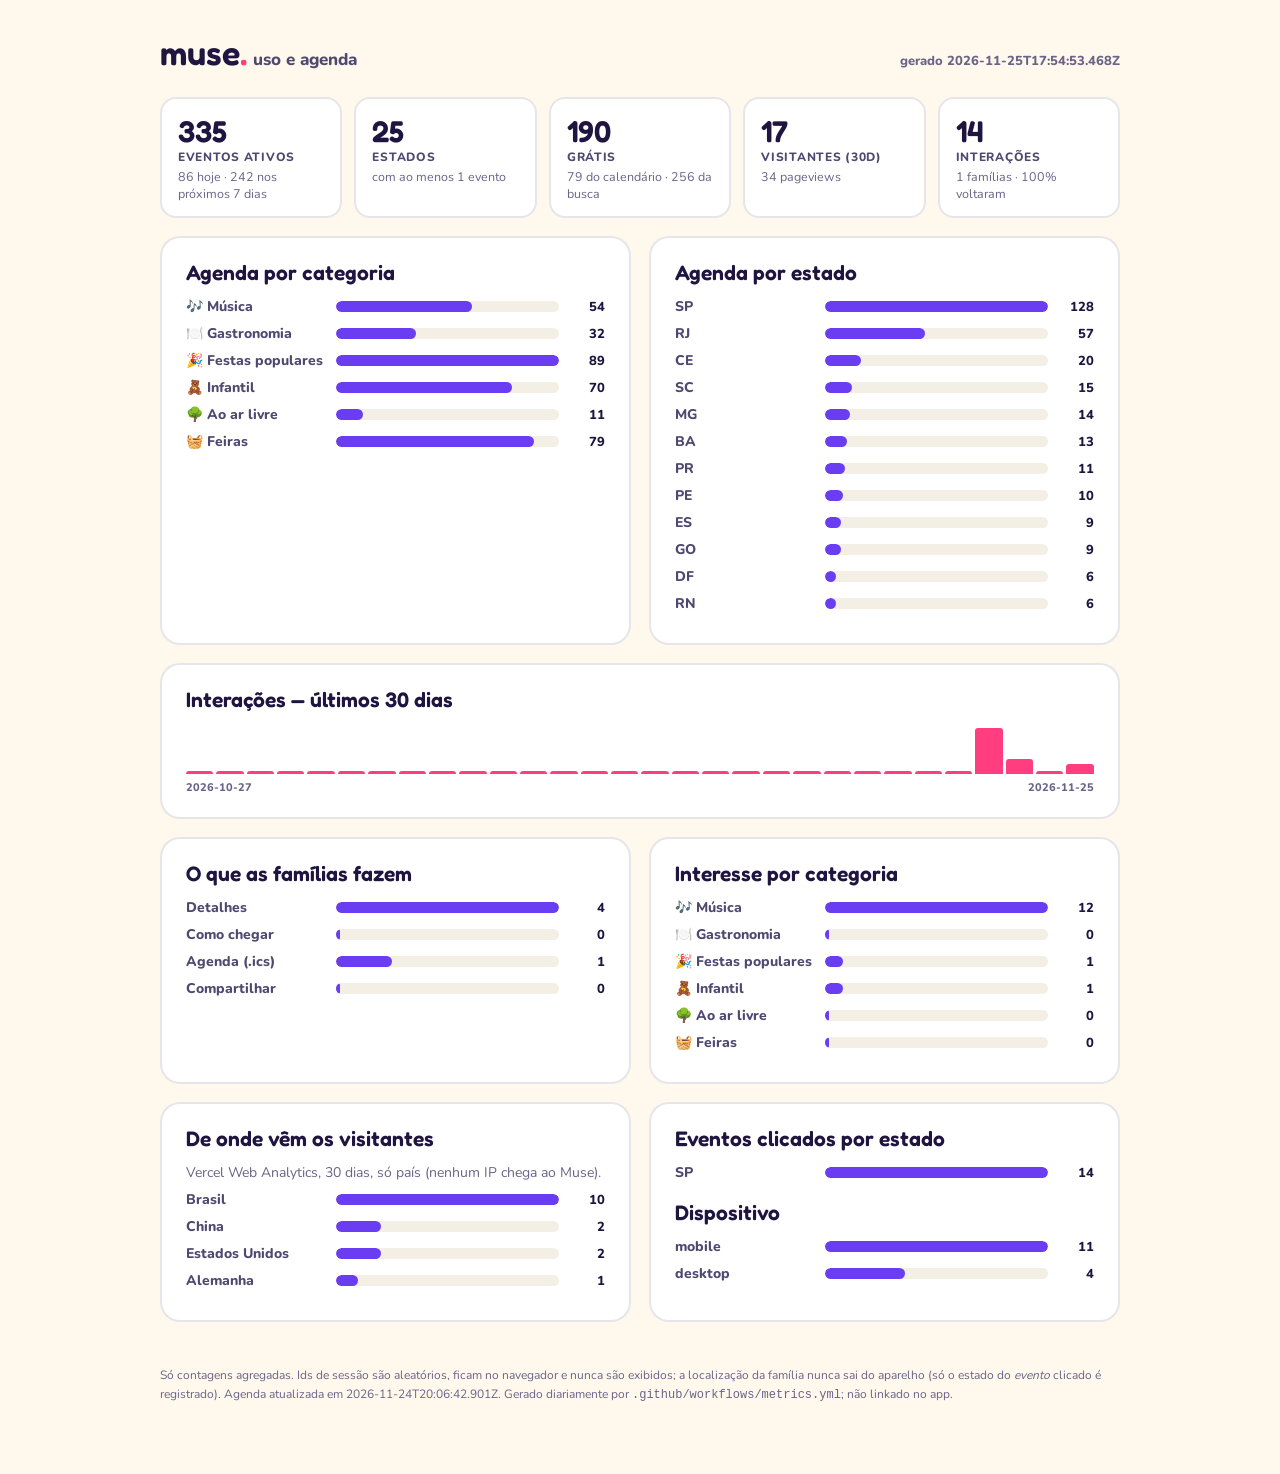
==== commit e2021a12: "chore: refresh usage metrics [skip ci]" ====
--- a/metrics/index.html
+++ b/metrics/index.html
@@ -31,27 +31,27 @@
 .spark-ticks{display:flex;justify-content:space-between;font-size:11px;color:var(--dim);margin-top:6px;font-weight:800}
 footer{font-size:12px;color:var(--dim);margin-top:26px;line-height:1.6}
 </style></head><body><div class="wrap">
-<header><div class="wm">muse<span class="dot">.</span><small>uso e agenda</small></div><div class="gen">gerado 2026-11-24T18:48:36.510Z</div></header>
+<header><div class="wm">muse<span class="dot">.</span><small>uso e agenda</small></div><div class="gen">gerado 2026-11-25T17:54:53.468Z</div></header>
 <div class="kpis">
-<div class="kpi"><div class="kpi-val">339</div><div class="kpi-label">Eventos ativos</div><div class="kpi-sub">82 hoje · 244 nos próximos 7 dias</div></div>
+<div class="kpi"><div class="kpi-val">335</div><div class="kpi-label">Eventos ativos</div><div class="kpi-sub">86 hoje · 242 nos próximos 7 dias</div></div>
 <div class="kpi"><div class="kpi-val">25</div><div class="kpi-label">Estados</div><div class="kpi-sub">com ao menos 1 evento</div></div>
-<div class="kpi"><div class="kpi-val">193</div><div class="kpi-label">Grátis</div><div class="kpi-sub">79 do calendário · 260 da busca</div></div>
-<div class="kpi"><div class="kpi-val">15</div><div class="kpi-label">Visitantes (30d)</div><div class="kpi-sub">32 pageviews</div></div>
-<div class="kpi"><div class="kpi-val">12</div><div class="kpi-label">Interações</div><div class="kpi-sub">1 famílias · 100% voltaram</div></div>
+<div class="kpi"><div class="kpi-val">190</div><div class="kpi-label">Grátis</div><div class="kpi-sub">79 do calendário · 256 da busca</div></div>
+<div class="kpi"><div class="kpi-val">17</div><div class="kpi-label">Visitantes (30d)</div><div class="kpi-sub">34 pageviews</div></div>
+<div class="kpi"><div class="kpi-val">14</div><div class="kpi-label">Interações</div><div class="kpi-sub">1 famílias · 100% voltaram</div></div>
 </div>
 <div class="grid2">
-  <div class="section"><h2>Agenda por categoria</h2><div class="bar-row"><span class="bar-label">🎶 Música</span><span class="bar-track"><span class="bar-fill" style="width:61%"></span></span><span class="bar-value">55</span></div><div class="bar-row"><span class="bar-label">🍽️ Gastronomia</span><span class="bar-track"><span class="bar-fill" style="width:36%"></span></span><span class="bar-value">32</span></div><div class="bar-row"><span class="bar-label">🎉 Festas populares</span><span class="bar-track"><span class="bar-fill" style="width:100%"></span></span><span class="bar-value">90</span></div><div class="bar-row"><span class="bar-label">🧸 Infantil</span><span class="bar-track"><span class="bar-fill" style="width:80%"></span></span><span class="bar-value">72</span></div><div class="bar-row"><span class="bar-label">🌳 Ao ar livre</span><span class="bar-track"><span class="bar-fill" style="width:12%"></span></span><span class="bar-value">11</span></div><div class="bar-row"><span class="bar-label">🧺 Feiras</span><span class="bar-track"><span class="bar-fill" style="width:88%"></span></span><span class="bar-value">79</span></div></div>
-  <div class="section"><h2>Agenda por estado</h2><div class="bar-row"><span class="bar-label">SP</span><span class="bar-track"><span class="bar-fill" style="width:100%"></span></span><span class="bar-value">131</span></div><div class="bar-row"><span class="bar-label">RJ</span><span class="bar-track"><span class="bar-fill" style="width:44%"></span></span><span class="bar-value">57</span></div><div class="bar-row"><span class="bar-label">CE</span><span class="bar-track"><span class="bar-fill" style="width:15%"></span></span><span class="bar-value">20</span></div><div class="bar-row"><span class="bar-label">SC</span><span class="bar-track"><span class="bar-fill" style="width:11%"></span></span><span class="bar-value">15</span></div><div class="bar-row"><span class="bar-label">MG</span><span class="bar-track"><span class="bar-fill" style="width:11%"></span></span><span class="bar-value">14</span></div><div class="bar-row"><span class="bar-label">BA</span><span class="bar-track"><span class="bar-fill" style="width:10%"></span></span><span class="bar-value">13</span></div><div class="bar-row"><span class="bar-label">PR</span><span class="bar-track"><span class="bar-fill" style="width:8%"></span></span><span class="bar-value">11</span></div><div class="bar-row"><span class="bar-label">PE</span><span class="bar-track"><span class="bar-fill" style="width:8%"></span></span><span class="bar-value">10</span></div><div class="bar-row"><span class="bar-label">ES</span><span class="bar-track"><span class="bar-fill" style="width:7%"></span></span><span class="bar-value">9</span></div><div class="bar-row"><span class="bar-label">GO</span><span class="bar-track"><span class="bar-fill" style="width:7%"></span></span><span class="bar-value">9</span></div><div class="bar-row"><span class="bar-label">DF</span><span class="bar-track"><span class="bar-fill" style="width:5%"></span></span><span class="bar-value">6</span></div><div class="bar-row"><span class="bar-label">AM</span><span class="bar-track"><span class="bar-fill" style="width:5%"></span></span><span class="bar-value">6</span></div></div>
+  <div class="section"><h2>Agenda por categoria</h2><div class="bar-row"><span class="bar-label">🎶 Música</span><span class="bar-track"><span class="bar-fill" style="width:61%"></span></span><span class="bar-value">54</span></div><div class="bar-row"><span class="bar-label">🍽️ Gastronomia</span><span class="bar-track"><span class="bar-fill" style="width:36%"></span></span><span class="bar-value">32</span></div><div class="bar-row"><span class="bar-label">🎉 Festas populares</span><span class="bar-track"><span class="bar-fill" style="width:100%"></span></span><span class="bar-value">89</span></div><div class="bar-row"><span class="bar-label">🧸 Infantil</span><span class="bar-track"><span class="bar-fill" style="width:79%"></span></span><span class="bar-value">70</span></div><div class="bar-row"><span class="bar-label">🌳 Ao ar livre</span><span class="bar-track"><span class="bar-fill" style="width:12%"></span></span><span class="bar-value">11</span></div><div class="bar-row"><span class="bar-label">🧺 Feiras</span><span class="bar-track"><span class="bar-fill" style="width:89%"></span></span><span class="bar-value">79</span></div></div>
+  <div class="section"><h2>Agenda por estado</h2><div class="bar-row"><span class="bar-label">SP</span><span class="bar-track"><span class="bar-fill" style="width:100%"></span></span><span class="bar-value">128</span></div><div class="bar-row"><span class="bar-label">RJ</span><span class="bar-track"><span class="bar-fill" style="width:45%"></span></span><span class="bar-value">57</span></div><div class="bar-row"><span class="bar-label">CE</span><span class="bar-track"><span class="bar-fill" style="width:16%"></span></span><span class="bar-value">20</span></div><div class="bar-row"><span class="bar-label">SC</span><span class="bar-track"><span class="bar-fill" style="width:12%"></span></span><span class="bar-value">15</span></div><div class="bar-row"><span class="bar-label">MG</span><span class="bar-track"><span class="bar-fill" style="width:11%"></span></span><span class="bar-value">14</span></div><div class="bar-row"><span class="bar-label">BA</span><span class="bar-track"><span class="bar-fill" style="width:10%"></span></span><span class="bar-value">13</span></div><div class="bar-row"><span class="bar-label">PR</span><span class="bar-track"><span class="bar-fill" style="width:9%"></span></span><span class="bar-value">11</span></div><div class="bar-row"><span class="bar-label">PE</span><span class="bar-track"><span class="bar-fill" style="width:8%"></span></span><span class="bar-value">10</span></div><div class="bar-row"><span class="bar-label">ES</span><span class="bar-track"><span class="bar-fill" style="width:7%"></span></span><span class="bar-value">9</span></div><div class="bar-row"><span class="bar-label">GO</span><span class="bar-track"><span class="bar-fill" style="width:7%"></span></span><span class="bar-value">9</span></div><div class="bar-row"><span class="bar-label">DF</span><span class="bar-track"><span class="bar-fill" style="width:5%"></span></span><span class="bar-value">6</span></div><div class="bar-row"><span class="bar-label">RN</span><span class="bar-track"><span class="bar-fill" style="width:5%"></span></span><span class="bar-value">6</span></div></div>
 </div>
-<div class="section"><h2>Interações — últimos 30 dias</h2><div class="spark"><div class="spark-col" title="2026-10-26: 0"><div class="spark-bar" style="height:3px"></div></div><div class="spark-col" title="2026-10-27: 0"><div class="spark-bar" style="height:3px"></div></div><div class="spark-col" title="2026-10-28: 0"><div class="spark-bar" style="height:3px"></div></div><div class="spark-col" title="2026-10-29: 0"><div class="spark-bar" style="height:3px"></div></div><div class="spark-col" title="2026-10-30: 0"><div class="spark-bar" style="height:3px"></div></div><div class="spark-col" title="2026-10-31: 0"><div class="spark-bar" style="height:3px"></div></div><div class="spark-col" title="2026-11-01: 0"><div class="spark-bar" style="height:3px"></div></div><div class="spark-col" title="2026-11-02: 0"><div class="spark-bar" style="height:3px"></div></div><div class="spark-col" title="2026-11-03: 0"><div class="spark-bar" style="height:3px"></div></div><div class="spark-col" title="2026-11-04: 0"><div class="spark-bar" style="height:3px"></div></div><div class="spark-col" title="2026-11-05: 0"><div class="spark-bar" style="height:3px"></div></div><div class="spark-col" title="2026-11-06: 0"><div class="spark-bar" style="height:3px"></div></div><div class="spark-col" title="2026-11-07: 0"><div class="spark-bar" style="height:3px"></div></div><div class="spark-col" title="2026-11-08: 0"><div class="spark-bar" style="height:3px"></div></div><div class="spark-col" title="2026-11-09: 0"><div class="spark-bar" style="height:3px"></div></div><div class="spark-col" title="2026-11-10: 0"><div class="spark-bar" style="height:3px"></div></div><div class="spark-col" title="2026-11-11: 0"><div class="spark-bar" style="height:3px"></div></div><div class="spark-col" title="2026-11-12: 0"><div class="spark-bar" style="height:3px"></div></div><div class="spark-col" title="2026-11-13: 0"><div class="spark-bar" style="height:3px"></div></div><div class="spark-col" title="2026-11-14: 0"><div class="spark-bar" style="height:3px"></div></div><div class="spark-col" title="2026-11-15: 0"><div class="spark-bar" style="height:3px"></div></div><div class="spark-col" title="2026-11-16: 0"><div class="spark-bar" style="height:3px"></div></div><div class="spark-col" title="2026-11-17: 0"><div class="spark-bar" style="height:3px"></div></div><div class="spark-col" title="2026-11-18: 0"><div class="spark-bar" style="height:3px"></div></div><div class="spark-col" title="2026-11-19: 0"><div class="spark-bar" style="height:3px"></div></div><div class="spark-col" title="2026-11-20: 0"><div class="spark-bar" style="height:3px"></div></div><div class="spark-col" title="2026-11-21: 0"><div class="spark-bar" style="height:3px"></div></div><div class="spark-col" title="2026-11-22: 9"><div class="spark-bar" style="height:46px"></div></div><div class="spark-col" title="2026-11-23: 3"><div class="spark-bar" style="height:15px"></div></div><div class="spark-col" title="2026-11-24: 0"><div class="spark-bar" style="height:3px"></div></div></div>
-    <div class="spark-ticks"><span>2026-10-26</span><span>2026-11-24</span></div></div>
+<div class="section"><h2>Interações — últimos 30 dias</h2><div class="spark"><div class="spark-col" title="2026-10-27: 0"><div class="spark-bar" style="height:3px"></div></div><div class="spark-col" title="2026-10-28: 0"><div class="spark-bar" style="height:3px"></div></div><div class="spark-col" title="2026-10-29: 0"><div class="spark-bar" style="height:3px"></div></div><div class="spark-col" title="2026-10-30: 0"><div class="spark-bar" style="height:3px"></div></div><div class="spark-col" title="2026-10-31: 0"><div class="spark-bar" style="height:3px"></div></div><div class="spark-col" title="2026-11-01: 0"><div class="spark-bar" style="height:3px"></div></div><div class="spark-col" title="2026-11-02: 0"><div class="spark-bar" style="height:3px"></div></div><div class="spark-col" title="2026-11-03: 0"><div class="spark-bar" style="height:3px"></div></div><div class="spark-col" title="2026-11-04: 0"><div class="spark-bar" style="height:3px"></div></div><div class="spark-col" title="2026-11-05: 0"><div class="spark-bar" style="height:3px"></div></div><div class="spark-col" title="2026-11-06: 0"><div class="spark-bar" style="height:3px"></div></div><div class="spark-col" title="2026-11-07: 0"><div class="spark-bar" style="height:3px"></div></div><div class="spark-col" title="2026-11-08: 0"><div class="spark-bar" style="height:3px"></div></div><div class="spark-col" title="2026-11-09: 0"><div class="spark-bar" style="height:3px"></div></div><div class="spark-col" title="2026-11-10: 0"><div class="spark-bar" style="height:3px"></div></div><div class="spark-col" title="2026-11-11: 0"><div class="spark-bar" style="height:3px"></div></div><div class="spark-col" title="2026-11-12: 0"><div class="spark-bar" style="height:3px"></div></div><div class="spark-col" title="2026-11-13: 0"><div class="spark-bar" style="height:3px"></div></div><div class="spark-col" title="2026-11-14: 0"><div class="spark-bar" style="height:3px"></div></div><div class="spark-col" title="2026-11-15: 0"><div class="spark-bar" style="height:3px"></div></div><div class="spark-col" title="2026-11-16: 0"><div class="spark-bar" style="height:3px"></div></div><div class="spark-col" title="2026-11-17: 0"><div class="spark-bar" style="height:3px"></div></div><div class="spark-col" title="2026-11-18: 0"><div class="spark-bar" style="height:3px"></div></div><div class="spark-col" title="2026-11-19: 0"><div class="spark-bar" style="height:3px"></div></div><div class="spark-col" title="2026-11-20: 0"><div class="spark-bar" style="height:3px"></div></div><div class="spark-col" title="2026-11-21: 0"><div class="spark-bar" style="height:3px"></div></div><div class="spark-col" title="2026-11-22: 9"><div class="spark-bar" style="height:46px"></div></div><div class="spark-col" title="2026-11-23: 3"><div class="spark-bar" style="height:15px"></div></div><div class="spark-col" title="2026-11-24: 0"><div class="spark-bar" style="height:3px"></div></div><div class="spark-col" title="2026-11-25: 2"><div class="spark-bar" style="height:10px"></div></div></div>
+    <div class="spark-ticks"><span>2026-10-27</span><span>2026-11-25</span></div></div>
 <div class="grid2">
-  <div class="section"><h2>O que as famílias fazem</h2><div class="bar-row"><span class="bar-label">Detalhes</span><span class="bar-track"><span class="bar-fill" style="width:100%"></span></span><span class="bar-value">2</span></div><div class="bar-row"><span class="bar-label">Como chegar</span><span class="bar-track"><span class="bar-fill" style="width:2%"></span></span><span class="bar-value">0</span></div><div class="bar-row"><span class="bar-label">Agenda (.ics)</span><span class="bar-track"><span class="bar-fill" style="width:50%"></span></span><span class="bar-value">1</span></div><div class="bar-row"><span class="bar-label">Compartilhar</span><span class="bar-track"><span class="bar-fill" style="width:2%"></span></span><span class="bar-value">0</span></div></div>
-  <div class="section"><h2>Interesse por categoria</h2><div class="bar-row"><span class="bar-label">🎶 Música</span><span class="bar-track"><span class="bar-fill" style="width:100%"></span></span><span class="bar-value">10</span></div><div class="bar-row"><span class="bar-label">🍽️ Gastronomia</span><span class="bar-track"><span class="bar-fill" style="width:2%"></span></span><span class="bar-value">0</span></div><div class="bar-row"><span class="bar-label">🎉 Festas populares</span><span class="bar-track"><span class="bar-fill" style="width:10%"></span></span><span class="bar-value">1</span></div><div class="bar-row"><span class="bar-label">🧸 Infantil</span><span class="bar-track"><span class="bar-fill" style="width:10%"></span></span><span class="bar-value">1</span></div><div class="bar-row"><span class="bar-label">🌳 Ao ar livre</span><span class="bar-track"><span class="bar-fill" style="width:2%"></span></span><span class="bar-value">0</span></div><div class="bar-row"><span class="bar-label">🧺 Feiras</span><span class="bar-track"><span class="bar-fill" style="width:2%"></span></span><span class="bar-value">0</span></div></div>
+  <div class="section"><h2>O que as famílias fazem</h2><div class="bar-row"><span class="bar-label">Detalhes</span><span class="bar-track"><span class="bar-fill" style="width:100%"></span></span><span class="bar-value">4</span></div><div class="bar-row"><span class="bar-label">Como chegar</span><span class="bar-track"><span class="bar-fill" style="width:2%"></span></span><span class="bar-value">0</span></div><div class="bar-row"><span class="bar-label">Agenda (.ics)</span><span class="bar-track"><span class="bar-fill" style="width:25%"></span></span><span class="bar-value">1</span></div><div class="bar-row"><span class="bar-label">Compartilhar</span><span class="bar-track"><span class="bar-fill" style="width:2%"></span></span><span class="bar-value">0</span></div></div>
+  <div class="section"><h2>Interesse por categoria</h2><div class="bar-row"><span class="bar-label">🎶 Música</span><span class="bar-track"><span class="bar-fill" style="width:100%"></span></span><span class="bar-value">12</span></div><div class="bar-row"><span class="bar-label">🍽️ Gastronomia</span><span class="bar-track"><span class="bar-fill" style="width:2%"></span></span><span class="bar-value">0</span></div><div class="bar-row"><span class="bar-label">🎉 Festas populares</span><span class="bar-track"><span class="bar-fill" style="width:8%"></span></span><span class="bar-value">1</span></div><div class="bar-row"><span class="bar-label">🧸 Infantil</span><span class="bar-track"><span class="bar-fill" style="width:8%"></span></span><span class="bar-value">1</span></div><div class="bar-row"><span class="bar-label">🌳 Ao ar livre</span><span class="bar-track"><span class="bar-fill" style="width:2%"></span></span><span class="bar-value">0</span></div><div class="bar-row"><span class="bar-label">🧺 Feiras</span><span class="bar-track"><span class="bar-fill" style="width:2%"></span></span><span class="bar-value">0</span></div></div>
 </div>
 <div class="grid2">
-  <div class="section"><h2>De onde vêm os visitantes</h2><p class="muted" style="margin-bottom:8px">Vercel Web Analytics, 30 dias, só país (nenhum IP chega ao Muse).</p><div class="bar-row"><span class="bar-label">Brasil</span><span class="bar-track"><span class="bar-fill" style="width:100%"></span></span><span class="bar-value">10</span></div><div class="bar-row"><span class="bar-label">China</span><span class="bar-track"><span class="bar-fill" style="width:20%"></span></span><span class="bar-value">2</span></div><div class="bar-row"><span class="bar-label">Estados Unidos</span><span class="bar-track"><span class="bar-fill" style="width:20%"></span></span><span class="bar-value">2</span></div><div class="bar-row"><span class="bar-label">Canadá</span><span class="bar-track"><span class="bar-fill" style="width:10%"></span></span><span class="bar-value">1</span></div></div>
-  <div class="section"><h2>Eventos clicados por estado</h2><div class="bar-row"><span class="bar-label">SP</span><span class="bar-track"><span class="bar-fill" style="width:100%"></span></span><span class="bar-value">12</span></div><h2 style="margin-top:18px">Dispositivo</h2><div class="bar-row"><span class="bar-label">mobile</span><span class="bar-track"><span class="bar-fill" style="width:100%"></span></span><span class="bar-value">11</span></div><div class="bar-row"><span class="bar-label">desktop</span><span class="bar-track"><span class="bar-fill" style="width:36%"></span></span><span class="bar-value">4</span></div></div>
+  <div class="section"><h2>De onde vêm os visitantes</h2><p class="muted" style="margin-bottom:8px">Vercel Web Analytics, 30 dias, só país (nenhum IP chega ao Muse).</p><div class="bar-row"><span class="bar-label">Brasil</span><span class="bar-track"><span class="bar-fill" style="width:100%"></span></span><span class="bar-value">10</span></div><div class="bar-row"><span class="bar-label">China</span><span class="bar-track"><span class="bar-fill" style="width:20%"></span></span><span class="bar-value">2</span></div><div class="bar-row"><span class="bar-label">Estados Unidos</span><span class="bar-track"><span class="bar-fill" style="width:20%"></span></span><span class="bar-value">2</span></div><div class="bar-row"><span class="bar-label">Alemanha</span><span class="bar-track"><span class="bar-fill" style="width:10%"></span></span><span class="bar-value">1</span></div></div>
+  <div class="section"><h2>Eventos clicados por estado</h2><div class="bar-row"><span class="bar-label">SP</span><span class="bar-track"><span class="bar-fill" style="width:100%"></span></span><span class="bar-value">14</span></div><h2 style="margin-top:18px">Dispositivo</h2><div class="bar-row"><span class="bar-label">mobile</span><span class="bar-track"><span class="bar-fill" style="width:100%"></span></span><span class="bar-value">11</span></div><div class="bar-row"><span class="bar-label">desktop</span><span class="bar-track"><span class="bar-fill" style="width:36%"></span></span><span class="bar-value">4</span></div></div>
 </div>
-<footer>Só contagens agregadas. Ids de sessão são aleatórios, ficam no navegador e nunca são exibidos; a localização da família nunca sai do aparelho (só o estado do <i>evento</i> clicado é registrado). Agenda atualizada em 2026-11-23T21:15:17.637Z. Gerado diariamente por <code>.github/workflows/metrics.yml</code>; não linkado no app.</footer>
+<footer>Só contagens agregadas. Ids de sessão são aleatórios, ficam no navegador e nunca são exibidos; a localização da família nunca sai do aparelho (só o estado do <i>evento</i> clicado é registrado). Agenda atualizada em 2026-11-24T20:06:42.901Z. Gerado diariamente por <code>.github/workflows/metrics.yml</code>; não linkado no app.</footer>
 </div></body></html>
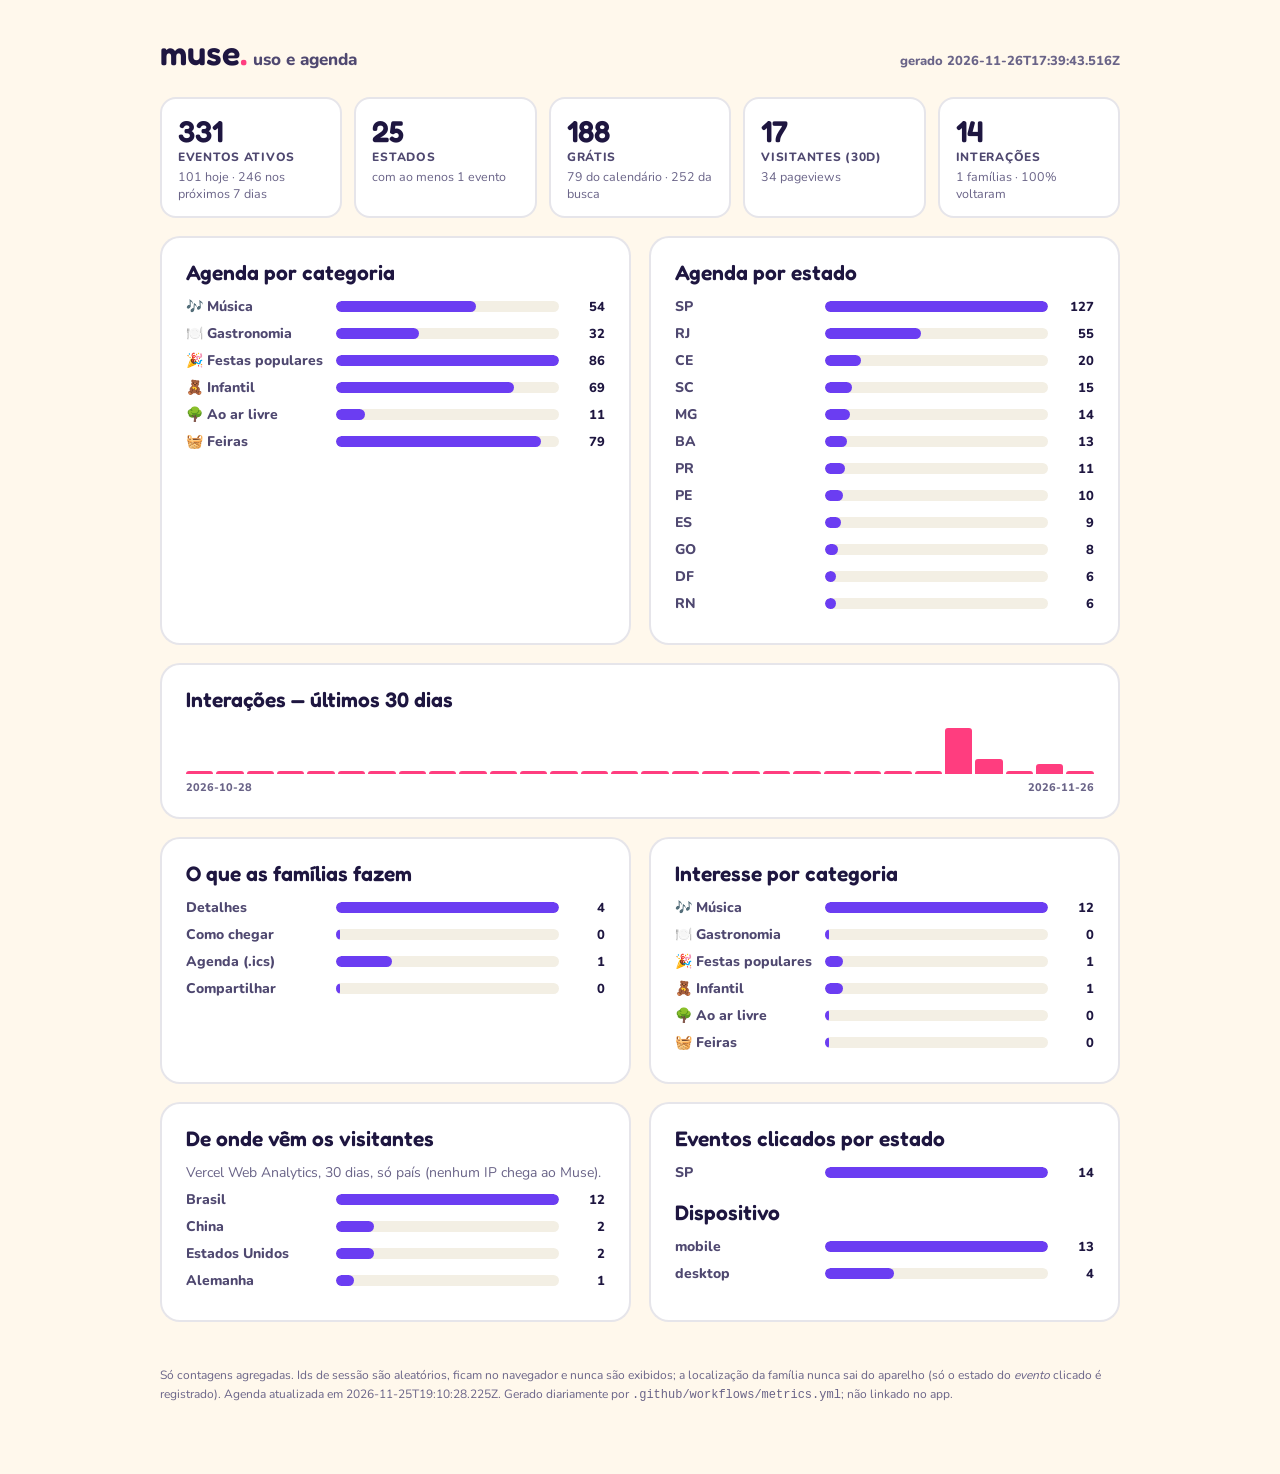
==== commit bd5fcdb3: "chore: refresh usage metrics [skip ci]" ====
--- a/metrics/index.html
+++ b/metrics/index.html
@@ -31,27 +31,27 @@
 .spark-ticks{display:flex;justify-content:space-between;font-size:11px;color:var(--dim);margin-top:6px;font-weight:800}
 footer{font-size:12px;color:var(--dim);margin-top:26px;line-height:1.6}
 </style></head><body><div class="wrap">
-<header><div class="wm">muse<span class="dot">.</span><small>uso e agenda</small></div><div class="gen">gerado 2026-11-25T17:54:53.468Z</div></header>
+<header><div class="wm">muse<span class="dot">.</span><small>uso e agenda</small></div><div class="gen">gerado 2026-11-26T17:39:43.516Z</div></header>
 <div class="kpis">
-<div class="kpi"><div class="kpi-val">335</div><div class="kpi-label">Eventos ativos</div><div class="kpi-sub">86 hoje · 242 nos próximos 7 dias</div></div>
+<div class="kpi"><div class="kpi-val">331</div><div class="kpi-label">Eventos ativos</div><div class="kpi-sub">101 hoje · 246 nos próximos 7 dias</div></div>
 <div class="kpi"><div class="kpi-val">25</div><div class="kpi-label">Estados</div><div class="kpi-sub">com ao menos 1 evento</div></div>
-<div class="kpi"><div class="kpi-val">190</div><div class="kpi-label">Grátis</div><div class="kpi-sub">79 do calendário · 256 da busca</div></div>
+<div class="kpi"><div class="kpi-val">188</div><div class="kpi-label">Grátis</div><div class="kpi-sub">79 do calendário · 252 da busca</div></div>
 <div class="kpi"><div class="kpi-val">17</div><div class="kpi-label">Visitantes (30d)</div><div class="kpi-sub">34 pageviews</div></div>
 <div class="kpi"><div class="kpi-val">14</div><div class="kpi-label">Interações</div><div class="kpi-sub">1 famílias · 100% voltaram</div></div>
 </div>
 <div class="grid2">
-  <div class="section"><h2>Agenda por categoria</h2><div class="bar-row"><span class="bar-label">🎶 Música</span><span class="bar-track"><span class="bar-fill" style="width:61%"></span></span><span class="bar-value">54</span></div><div class="bar-row"><span class="bar-label">🍽️ Gastronomia</span><span class="bar-track"><span class="bar-fill" style="width:36%"></span></span><span class="bar-value">32</span></div><div class="bar-row"><span class="bar-label">🎉 Festas populares</span><span class="bar-track"><span class="bar-fill" style="width:100%"></span></span><span class="bar-value">89</span></div><div class="bar-row"><span class="bar-label">🧸 Infantil</span><span class="bar-track"><span class="bar-fill" style="width:79%"></span></span><span class="bar-value">70</span></div><div class="bar-row"><span class="bar-label">🌳 Ao ar livre</span><span class="bar-track"><span class="bar-fill" style="width:12%"></span></span><span class="bar-value">11</span></div><div class="bar-row"><span class="bar-label">🧺 Feiras</span><span class="bar-track"><span class="bar-fill" style="width:89%"></span></span><span class="bar-value">79</span></div></div>
-  <div class="section"><h2>Agenda por estado</h2><div class="bar-row"><span class="bar-label">SP</span><span class="bar-track"><span class="bar-fill" style="width:100%"></span></span><span class="bar-value">128</span></div><div class="bar-row"><span class="bar-label">RJ</span><span class="bar-track"><span class="bar-fill" style="width:45%"></span></span><span class="bar-value">57</span></div><div class="bar-row"><span class="bar-label">CE</span><span class="bar-track"><span class="bar-fill" style="width:16%"></span></span><span class="bar-value">20</span></div><div class="bar-row"><span class="bar-label">SC</span><span class="bar-track"><span class="bar-fill" style="width:12%"></span></span><span class="bar-value">15</span></div><div class="bar-row"><span class="bar-label">MG</span><span class="bar-track"><span class="bar-fill" style="width:11%"></span></span><span class="bar-value">14</span></div><div class="bar-row"><span class="bar-label">BA</span><span class="bar-track"><span class="bar-fill" style="width:10%"></span></span><span class="bar-value">13</span></div><div class="bar-row"><span class="bar-label">PR</span><span class="bar-track"><span class="bar-fill" style="width:9%"></span></span><span class="bar-value">11</span></div><div class="bar-row"><span class="bar-label">PE</span><span class="bar-track"><span class="bar-fill" style="width:8%"></span></span><span class="bar-value">10</span></div><div class="bar-row"><span class="bar-label">ES</span><span class="bar-track"><span class="bar-fill" style="width:7%"></span></span><span class="bar-value">9</span></div><div class="bar-row"><span class="bar-label">GO</span><span class="bar-track"><span class="bar-fill" style="width:7%"></span></span><span class="bar-value">9</span></div><div class="bar-row"><span class="bar-label">DF</span><span class="bar-track"><span class="bar-fill" style="width:5%"></span></span><span class="bar-value">6</span></div><div class="bar-row"><span class="bar-label">RN</span><span class="bar-track"><span class="bar-fill" style="width:5%"></span></span><span class="bar-value">6</span></div></div>
+  <div class="section"><h2>Agenda por categoria</h2><div class="bar-row"><span class="bar-label">🎶 Música</span><span class="bar-track"><span class="bar-fill" style="width:63%"></span></span><span class="bar-value">54</span></div><div class="bar-row"><span class="bar-label">🍽️ Gastronomia</span><span class="bar-track"><span class="bar-fill" style="width:37%"></span></span><span class="bar-value">32</span></div><div class="bar-row"><span class="bar-label">🎉 Festas populares</span><span class="bar-track"><span class="bar-fill" style="width:100%"></span></span><span class="bar-value">86</span></div><div class="bar-row"><span class="bar-label">🧸 Infantil</span><span class="bar-track"><span class="bar-fill" style="width:80%"></span></span><span class="bar-value">69</span></div><div class="bar-row"><span class="bar-label">🌳 Ao ar livre</span><span class="bar-track"><span class="bar-fill" style="width:13%"></span></span><span class="bar-value">11</span></div><div class="bar-row"><span class="bar-label">🧺 Feiras</span><span class="bar-track"><span class="bar-fill" style="width:92%"></span></span><span class="bar-value">79</span></div></div>
+  <div class="section"><h2>Agenda por estado</h2><div class="bar-row"><span class="bar-label">SP</span><span class="bar-track"><span class="bar-fill" style="width:100%"></span></span><span class="bar-value">127</span></div><div class="bar-row"><span class="bar-label">RJ</span><span class="bar-track"><span class="bar-fill" style="width:43%"></span></span><span class="bar-value">55</span></div><div class="bar-row"><span class="bar-label">CE</span><span class="bar-track"><span class="bar-fill" style="width:16%"></span></span><span class="bar-value">20</span></div><div class="bar-row"><span class="bar-label">SC</span><span class="bar-track"><span class="bar-fill" style="width:12%"></span></span><span class="bar-value">15</span></div><div class="bar-row"><span class="bar-label">MG</span><span class="bar-track"><span class="bar-fill" style="width:11%"></span></span><span class="bar-value">14</span></div><div class="bar-row"><span class="bar-label">BA</span><span class="bar-track"><span class="bar-fill" style="width:10%"></span></span><span class="bar-value">13</span></div><div class="bar-row"><span class="bar-label">PR</span><span class="bar-track"><span class="bar-fill" style="width:9%"></span></span><span class="bar-value">11</span></div><div class="bar-row"><span class="bar-label">PE</span><span class="bar-track"><span class="bar-fill" style="width:8%"></span></span><span class="bar-value">10</span></div><div class="bar-row"><span class="bar-label">ES</span><span class="bar-track"><span class="bar-fill" style="width:7%"></span></span><span class="bar-value">9</span></div><div class="bar-row"><span class="bar-label">GO</span><span class="bar-track"><span class="bar-fill" style="width:6%"></span></span><span class="bar-value">8</span></div><div class="bar-row"><span class="bar-label">DF</span><span class="bar-track"><span class="bar-fill" style="width:5%"></span></span><span class="bar-value">6</span></div><div class="bar-row"><span class="bar-label">RN</span><span class="bar-track"><span class="bar-fill" style="width:5%"></span></span><span class="bar-value">6</span></div></div>
 </div>
-<div class="section"><h2>Interações — últimos 30 dias</h2><div class="spark"><div class="spark-col" title="2026-10-27: 0"><div class="spark-bar" style="height:3px"></div></div><div class="spark-col" title="2026-10-28: 0"><div class="spark-bar" style="height:3px"></div></div><div class="spark-col" title="2026-10-29: 0"><div class="spark-bar" style="height:3px"></div></div><div class="spark-col" title="2026-10-30: 0"><div class="spark-bar" style="height:3px"></div></div><div class="spark-col" title="2026-10-31: 0"><div class="spark-bar" style="height:3px"></div></div><div class="spark-col" title="2026-11-01: 0"><div class="spark-bar" style="height:3px"></div></div><div class="spark-col" title="2026-11-02: 0"><div class="spark-bar" style="height:3px"></div></div><div class="spark-col" title="2026-11-03: 0"><div class="spark-bar" style="height:3px"></div></div><div class="spark-col" title="2026-11-04: 0"><div class="spark-bar" style="height:3px"></div></div><div class="spark-col" title="2026-11-05: 0"><div class="spark-bar" style="height:3px"></div></div><div class="spark-col" title="2026-11-06: 0"><div class="spark-bar" style="height:3px"></div></div><div class="spark-col" title="2026-11-07: 0"><div class="spark-bar" style="height:3px"></div></div><div class="spark-col" title="2026-11-08: 0"><div class="spark-bar" style="height:3px"></div></div><div class="spark-col" title="2026-11-09: 0"><div class="spark-bar" style="height:3px"></div></div><div class="spark-col" title="2026-11-10: 0"><div class="spark-bar" style="height:3px"></div></div><div class="spark-col" title="2026-11-11: 0"><div class="spark-bar" style="height:3px"></div></div><div class="spark-col" title="2026-11-12: 0"><div class="spark-bar" style="height:3px"></div></div><div class="spark-col" title="2026-11-13: 0"><div class="spark-bar" style="height:3px"></div></div><div class="spark-col" title="2026-11-14: 0"><div class="spark-bar" style="height:3px"></div></div><div class="spark-col" title="2026-11-15: 0"><div class="spark-bar" style="height:3px"></div></div><div class="spark-col" title="2026-11-16: 0"><div class="spark-bar" style="height:3px"></div></div><div class="spark-col" title="2026-11-17: 0"><div class="spark-bar" style="height:3px"></div></div><div class="spark-col" title="2026-11-18: 0"><div class="spark-bar" style="height:3px"></div></div><div class="spark-col" title="2026-11-19: 0"><div class="spark-bar" style="height:3px"></div></div><div class="spark-col" title="2026-11-20: 0"><div class="spark-bar" style="height:3px"></div></div><div class="spark-col" title="2026-11-21: 0"><div class="spark-bar" style="height:3px"></div></div><div class="spark-col" title="2026-11-22: 9"><div class="spark-bar" style="height:46px"></div></div><div class="spark-col" title="2026-11-23: 3"><div class="spark-bar" style="height:15px"></div></div><div class="spark-col" title="2026-11-24: 0"><div class="spark-bar" style="height:3px"></div></div><div class="spark-col" title="2026-11-25: 2"><div class="spark-bar" style="height:10px"></div></div></div>
-    <div class="spark-ticks"><span>2026-10-27</span><span>2026-11-25</span></div></div>
+<div class="section"><h2>Interações — últimos 30 dias</h2><div class="spark"><div class="spark-col" title="2026-10-28: 0"><div class="spark-bar" style="height:3px"></div></div><div class="spark-col" title="2026-10-29: 0"><div class="spark-bar" style="height:3px"></div></div><div class="spark-col" title="2026-10-30: 0"><div class="spark-bar" style="height:3px"></div></div><div class="spark-col" title="2026-10-31: 0"><div class="spark-bar" style="height:3px"></div></div><div class="spark-col" title="2026-11-01: 0"><div class="spark-bar" style="height:3px"></div></div><div class="spark-col" title="2026-11-02: 0"><div class="spark-bar" style="height:3px"></div></div><div class="spark-col" title="2026-11-03: 0"><div class="spark-bar" style="height:3px"></div></div><div class="spark-col" title="2026-11-04: 0"><div class="spark-bar" style="height:3px"></div></div><div class="spark-col" title="2026-11-05: 0"><div class="spark-bar" style="height:3px"></div></div><div class="spark-col" title="2026-11-06: 0"><div class="spark-bar" style="height:3px"></div></div><div class="spark-col" title="2026-11-07: 0"><div class="spark-bar" style="height:3px"></div></div><div class="spark-col" title="2026-11-08: 0"><div class="spark-bar" style="height:3px"></div></div><div class="spark-col" title="2026-11-09: 0"><div class="spark-bar" style="height:3px"></div></div><div class="spark-col" title="2026-11-10: 0"><div class="spark-bar" style="height:3px"></div></div><div class="spark-col" title="2026-11-11: 0"><div class="spark-bar" style="height:3px"></div></div><div class="spark-col" title="2026-11-12: 0"><div class="spark-bar" style="height:3px"></div></div><div class="spark-col" title="2026-11-13: 0"><div class="spark-bar" style="height:3px"></div></div><div class="spark-col" title="2026-11-14: 0"><div class="spark-bar" style="height:3px"></div></div><div class="spark-col" title="2026-11-15: 0"><div class="spark-bar" style="height:3px"></div></div><div class="spark-col" title="2026-11-16: 0"><div class="spark-bar" style="height:3px"></div></div><div class="spark-col" title="2026-11-17: 0"><div class="spark-bar" style="height:3px"></div></div><div class="spark-col" title="2026-11-18: 0"><div class="spark-bar" style="height:3px"></div></div><div class="spark-col" title="2026-11-19: 0"><div class="spark-bar" style="height:3px"></div></div><div class="spark-col" title="2026-11-20: 0"><div class="spark-bar" style="height:3px"></div></div><div class="spark-col" title="2026-11-21: 0"><div class="spark-bar" style="height:3px"></div></div><div class="spark-col" title="2026-11-22: 9"><div class="spark-bar" style="height:46px"></div></div><div class="spark-col" title="2026-11-23: 3"><div class="spark-bar" style="height:15px"></div></div><div class="spark-col" title="2026-11-24: 0"><div class="spark-bar" style="height:3px"></div></div><div class="spark-col" title="2026-11-25: 2"><div class="spark-bar" style="height:10px"></div></div><div class="spark-col" title="2026-11-26: 0"><div class="spark-bar" style="height:3px"></div></div></div>
+    <div class="spark-ticks"><span>2026-10-28</span><span>2026-11-26</span></div></div>
 <div class="grid2">
   <div class="section"><h2>O que as famílias fazem</h2><div class="bar-row"><span class="bar-label">Detalhes</span><span class="bar-track"><span class="bar-fill" style="width:100%"></span></span><span class="bar-value">4</span></div><div class="bar-row"><span class="bar-label">Como chegar</span><span class="bar-track"><span class="bar-fill" style="width:2%"></span></span><span class="bar-value">0</span></div><div class="bar-row"><span class="bar-label">Agenda (.ics)</span><span class="bar-track"><span class="bar-fill" style="width:25%"></span></span><span class="bar-value">1</span></div><div class="bar-row"><span class="bar-label">Compartilhar</span><span class="bar-track"><span class="bar-fill" style="width:2%"></span></span><span class="bar-value">0</span></div></div>
   <div class="section"><h2>Interesse por categoria</h2><div class="bar-row"><span class="bar-label">🎶 Música</span><span class="bar-track"><span class="bar-fill" style="width:100%"></span></span><span class="bar-value">12</span></div><div class="bar-row"><span class="bar-label">🍽️ Gastronomia</span><span class="bar-track"><span class="bar-fill" style="width:2%"></span></span><span class="bar-value">0</span></div><div class="bar-row"><span class="bar-label">🎉 Festas populares</span><span class="bar-track"><span class="bar-fill" style="width:8%"></span></span><span class="bar-value">1</span></div><div class="bar-row"><span class="bar-label">🧸 Infantil</span><span class="bar-track"><span class="bar-fill" style="width:8%"></span></span><span class="bar-value">1</span></div><div class="bar-row"><span class="bar-label">🌳 Ao ar livre</span><span class="bar-track"><span class="bar-fill" style="width:2%"></span></span><span class="bar-value">0</span></div><div class="bar-row"><span class="bar-label">🧺 Feiras</span><span class="bar-track"><span class="bar-fill" style="width:2%"></span></span><span class="bar-value">0</span></div></div>
 </div>
 <div class="grid2">
-  <div class="section"><h2>De onde vêm os visitantes</h2><p class="muted" style="margin-bottom:8px">Vercel Web Analytics, 30 dias, só país (nenhum IP chega ao Muse).</p><div class="bar-row"><span class="bar-label">Brasil</span><span class="bar-track"><span class="bar-fill" style="width:100%"></span></span><span class="bar-value">10</span></div><div class="bar-row"><span class="bar-label">China</span><span class="bar-track"><span class="bar-fill" style="width:20%"></span></span><span class="bar-value">2</span></div><div class="bar-row"><span class="bar-label">Estados Unidos</span><span class="bar-track"><span class="bar-fill" style="width:20%"></span></span><span class="bar-value">2</span></div><div class="bar-row"><span class="bar-label">Alemanha</span><span class="bar-track"><span class="bar-fill" style="width:10%"></span></span><span class="bar-value">1</span></div></div>
-  <div class="section"><h2>Eventos clicados por estado</h2><div class="bar-row"><span class="bar-label">SP</span><span class="bar-track"><span class="bar-fill" style="width:100%"></span></span><span class="bar-value">14</span></div><h2 style="margin-top:18px">Dispositivo</h2><div class="bar-row"><span class="bar-label">mobile</span><span class="bar-track"><span class="bar-fill" style="width:100%"></span></span><span class="bar-value">11</span></div><div class="bar-row"><span class="bar-label">desktop</span><span class="bar-track"><span class="bar-fill" style="width:36%"></span></span><span class="bar-value">4</span></div></div>
+  <div class="section"><h2>De onde vêm os visitantes</h2><p class="muted" style="margin-bottom:8px">Vercel Web Analytics, 30 dias, só país (nenhum IP chega ao Muse).</p><div class="bar-row"><span class="bar-label">Brasil</span><span class="bar-track"><span class="bar-fill" style="width:100%"></span></span><span class="bar-value">12</span></div><div class="bar-row"><span class="bar-label">China</span><span class="bar-track"><span class="bar-fill" style="width:17%"></span></span><span class="bar-value">2</span></div><div class="bar-row"><span class="bar-label">Estados Unidos</span><span class="bar-track"><span class="bar-fill" style="width:17%"></span></span><span class="bar-value">2</span></div><div class="bar-row"><span class="bar-label">Alemanha</span><span class="bar-track"><span class="bar-fill" style="width:8%"></span></span><span class="bar-value">1</span></div></div>
+  <div class="section"><h2>Eventos clicados por estado</h2><div class="bar-row"><span class="bar-label">SP</span><span class="bar-track"><span class="bar-fill" style="width:100%"></span></span><span class="bar-value">14</span></div><h2 style="margin-top:18px">Dispositivo</h2><div class="bar-row"><span class="bar-label">mobile</span><span class="bar-track"><span class="bar-fill" style="width:100%"></span></span><span class="bar-value">13</span></div><div class="bar-row"><span class="bar-label">desktop</span><span class="bar-track"><span class="bar-fill" style="width:31%"></span></span><span class="bar-value">4</span></div></div>
 </div>
-<footer>Só contagens agregadas. Ids de sessão são aleatórios, ficam no navegador e nunca são exibidos; a localização da família nunca sai do aparelho (só o estado do <i>evento</i> clicado é registrado). Agenda atualizada em 2026-11-24T20:06:42.901Z. Gerado diariamente por <code>.github/workflows/metrics.yml</code>; não linkado no app.</footer>
+<footer>Só contagens agregadas. Ids de sessão são aleatórios, ficam no navegador e nunca são exibidos; a localização da família nunca sai do aparelho (só o estado do <i>evento</i> clicado é registrado). Agenda atualizada em 2026-11-25T19:10:28.225Z. Gerado diariamente por <code>.github/workflows/metrics.yml</code>; não linkado no app.</footer>
 </div></body></html>
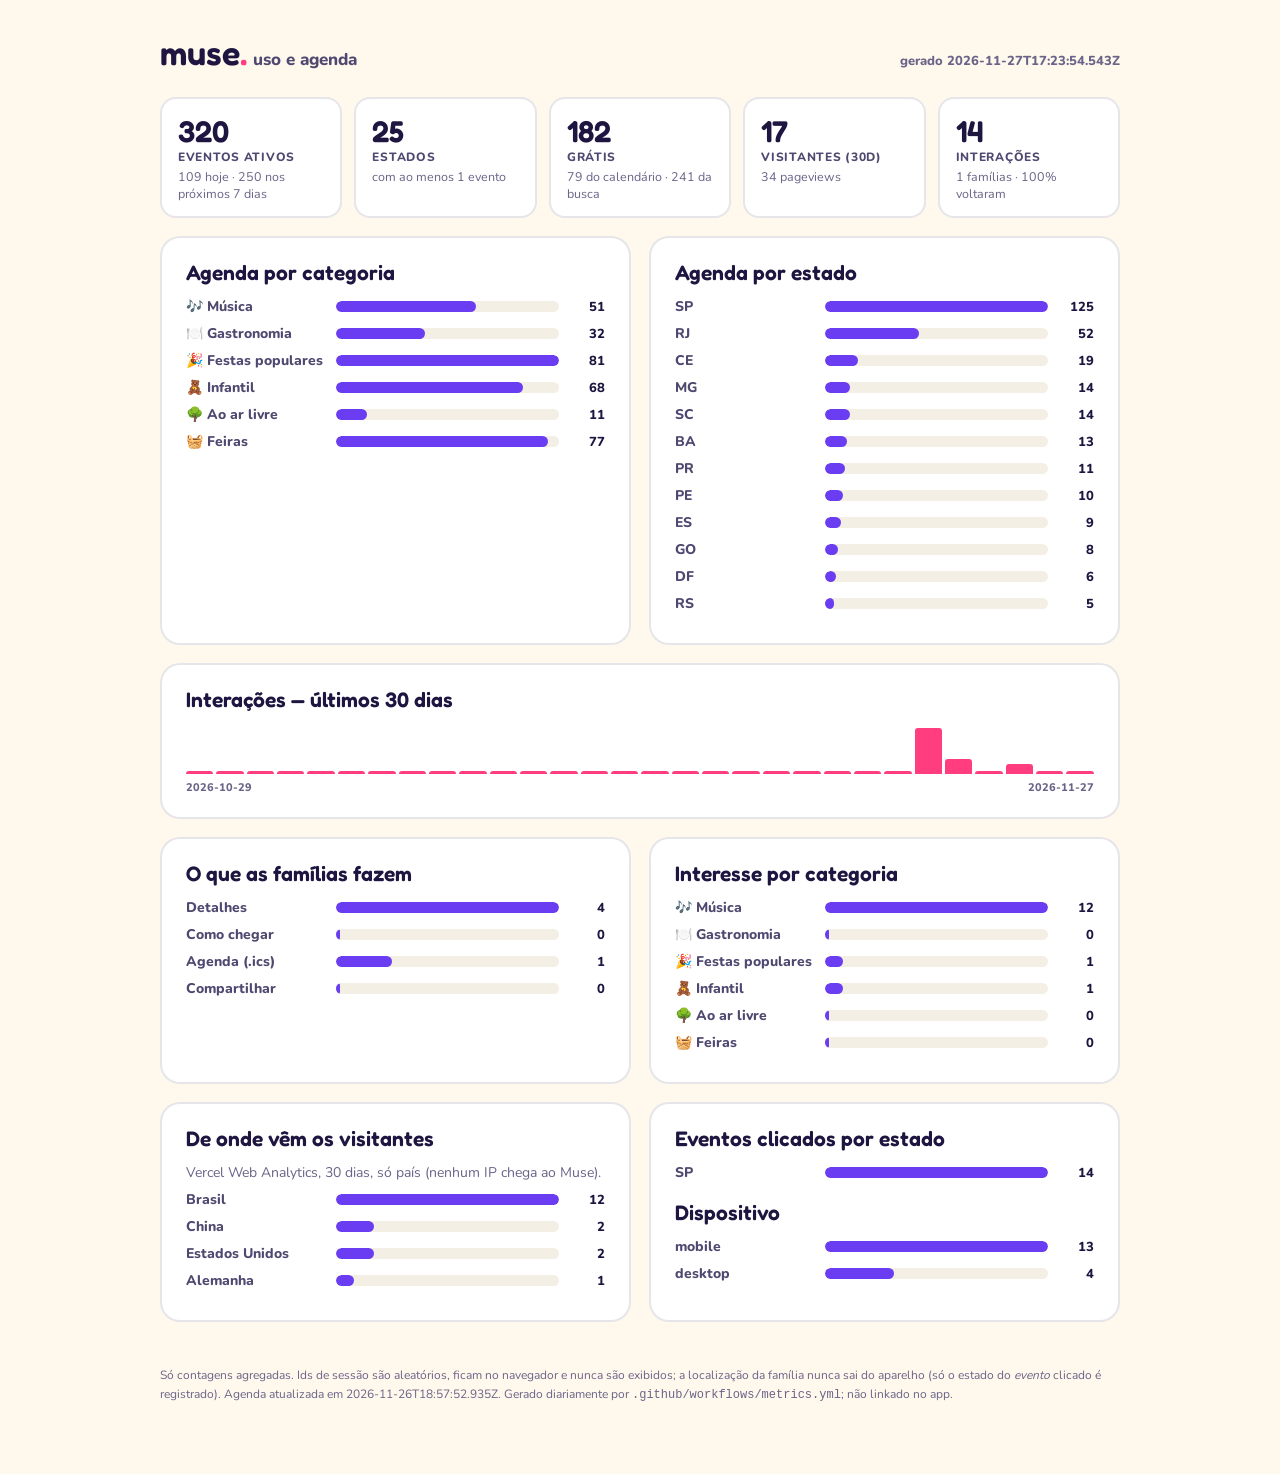
==== commit f269df18: "chore: refresh usage metrics [skip ci]" ====
--- a/metrics/index.html
+++ b/metrics/index.html
@@ -31,20 +31,20 @@
 .spark-ticks{display:flex;justify-content:space-between;font-size:11px;color:var(--dim);margin-top:6px;font-weight:800}
 footer{font-size:12px;color:var(--dim);margin-top:26px;line-height:1.6}
 </style></head><body><div class="wrap">
-<header><div class="wm">muse<span class="dot">.</span><small>uso e agenda</small></div><div class="gen">gerado 2026-11-26T17:39:43.516Z</div></header>
+<header><div class="wm">muse<span class="dot">.</span><small>uso e agenda</small></div><div class="gen">gerado 2026-11-27T17:23:54.543Z</div></header>
 <div class="kpis">
-<div class="kpi"><div class="kpi-val">331</div><div class="kpi-label">Eventos ativos</div><div class="kpi-sub">101 hoje · 246 nos próximos 7 dias</div></div>
+<div class="kpi"><div class="kpi-val">320</div><div class="kpi-label">Eventos ativos</div><div class="kpi-sub">109 hoje · 250 nos próximos 7 dias</div></div>
 <div class="kpi"><div class="kpi-val">25</div><div class="kpi-label">Estados</div><div class="kpi-sub">com ao menos 1 evento</div></div>
-<div class="kpi"><div class="kpi-val">188</div><div class="kpi-label">Grátis</div><div class="kpi-sub">79 do calendário · 252 da busca</div></div>
+<div class="kpi"><div class="kpi-val">182</div><div class="kpi-label">Grátis</div><div class="kpi-sub">79 do calendário · 241 da busca</div></div>
 <div class="kpi"><div class="kpi-val">17</div><div class="kpi-label">Visitantes (30d)</div><div class="kpi-sub">34 pageviews</div></div>
 <div class="kpi"><div class="kpi-val">14</div><div class="kpi-label">Interações</div><div class="kpi-sub">1 famílias · 100% voltaram</div></div>
 </div>
 <div class="grid2">
-  <div class="section"><h2>Agenda por categoria</h2><div class="bar-row"><span class="bar-label">🎶 Música</span><span class="bar-track"><span class="bar-fill" style="width:63%"></span></span><span class="bar-value">54</span></div><div class="bar-row"><span class="bar-label">🍽️ Gastronomia</span><span class="bar-track"><span class="bar-fill" style="width:37%"></span></span><span class="bar-value">32</span></div><div class="bar-row"><span class="bar-label">🎉 Festas populares</span><span class="bar-track"><span class="bar-fill" style="width:100%"></span></span><span class="bar-value">86</span></div><div class="bar-row"><span class="bar-label">🧸 Infantil</span><span class="bar-track"><span class="bar-fill" style="width:80%"></span></span><span class="bar-value">69</span></div><div class="bar-row"><span class="bar-label">🌳 Ao ar livre</span><span class="bar-track"><span class="bar-fill" style="width:13%"></span></span><span class="bar-value">11</span></div><div class="bar-row"><span class="bar-label">🧺 Feiras</span><span class="bar-track"><span class="bar-fill" style="width:92%"></span></span><span class="bar-value">79</span></div></div>
-  <div class="section"><h2>Agenda por estado</h2><div class="bar-row"><span class="bar-label">SP</span><span class="bar-track"><span class="bar-fill" style="width:100%"></span></span><span class="bar-value">127</span></div><div class="bar-row"><span class="bar-label">RJ</span><span class="bar-track"><span class="bar-fill" style="width:43%"></span></span><span class="bar-value">55</span></div><div class="bar-row"><span class="bar-label">CE</span><span class="bar-track"><span class="bar-fill" style="width:16%"></span></span><span class="bar-value">20</span></div><div class="bar-row"><span class="bar-label">SC</span><span class="bar-track"><span class="bar-fill" style="width:12%"></span></span><span class="bar-value">15</span></div><div class="bar-row"><span class="bar-label">MG</span><span class="bar-track"><span class="bar-fill" style="width:11%"></span></span><span class="bar-value">14</span></div><div class="bar-row"><span class="bar-label">BA</span><span class="bar-track"><span class="bar-fill" style="width:10%"></span></span><span class="bar-value">13</span></div><div class="bar-row"><span class="bar-label">PR</span><span class="bar-track"><span class="bar-fill" style="width:9%"></span></span><span class="bar-value">11</span></div><div class="bar-row"><span class="bar-label">PE</span><span class="bar-track"><span class="bar-fill" style="width:8%"></span></span><span class="bar-value">10</span></div><div class="bar-row"><span class="bar-label">ES</span><span class="bar-track"><span class="bar-fill" style="width:7%"></span></span><span class="bar-value">9</span></div><div class="bar-row"><span class="bar-label">GO</span><span class="bar-track"><span class="bar-fill" style="width:6%"></span></span><span class="bar-value">8</span></div><div class="bar-row"><span class="bar-label">DF</span><span class="bar-track"><span class="bar-fill" style="width:5%"></span></span><span class="bar-value">6</span></div><div class="bar-row"><span class="bar-label">RN</span><span class="bar-track"><span class="bar-fill" style="width:5%"></span></span><span class="bar-value">6</span></div></div>
+  <div class="section"><h2>Agenda por categoria</h2><div class="bar-row"><span class="bar-label">🎶 Música</span><span class="bar-track"><span class="bar-fill" style="width:63%"></span></span><span class="bar-value">51</span></div><div class="bar-row"><span class="bar-label">🍽️ Gastronomia</span><span class="bar-track"><span class="bar-fill" style="width:40%"></span></span><span class="bar-value">32</span></div><div class="bar-row"><span class="bar-label">🎉 Festas populares</span><span class="bar-track"><span class="bar-fill" style="width:100%"></span></span><span class="bar-value">81</span></div><div class="bar-row"><span class="bar-label">🧸 Infantil</span><span class="bar-track"><span class="bar-fill" style="width:84%"></span></span><span class="bar-value">68</span></div><div class="bar-row"><span class="bar-label">🌳 Ao ar livre</span><span class="bar-track"><span class="bar-fill" style="width:14%"></span></span><span class="bar-value">11</span></div><div class="bar-row"><span class="bar-label">🧺 Feiras</span><span class="bar-track"><span class="bar-fill" style="width:95%"></span></span><span class="bar-value">77</span></div></div>
+  <div class="section"><h2>Agenda por estado</h2><div class="bar-row"><span class="bar-label">SP</span><span class="bar-track"><span class="bar-fill" style="width:100%"></span></span><span class="bar-value">125</span></div><div class="bar-row"><span class="bar-label">RJ</span><span class="bar-track"><span class="bar-fill" style="width:42%"></span></span><span class="bar-value">52</span></div><div class="bar-row"><span class="bar-label">CE</span><span class="bar-track"><span class="bar-fill" style="width:15%"></span></span><span class="bar-value">19</span></div><div class="bar-row"><span class="bar-label">MG</span><span class="bar-track"><span class="bar-fill" style="width:11%"></span></span><span class="bar-value">14</span></div><div class="bar-row"><span class="bar-label">SC</span><span class="bar-track"><span class="bar-fill" style="width:11%"></span></span><span class="bar-value">14</span></div><div class="bar-row"><span class="bar-label">BA</span><span class="bar-track"><span class="bar-fill" style="width:10%"></span></span><span class="bar-value">13</span></div><div class="bar-row"><span class="bar-label">PR</span><span class="bar-track"><span class="bar-fill" style="width:9%"></span></span><span class="bar-value">11</span></div><div class="bar-row"><span class="bar-label">PE</span><span class="bar-track"><span class="bar-fill" style="width:8%"></span></span><span class="bar-value">10</span></div><div class="bar-row"><span class="bar-label">ES</span><span class="bar-track"><span class="bar-fill" style="width:7%"></span></span><span class="bar-value">9</span></div><div class="bar-row"><span class="bar-label">GO</span><span class="bar-track"><span class="bar-fill" style="width:6%"></span></span><span class="bar-value">8</span></div><div class="bar-row"><span class="bar-label">DF</span><span class="bar-track"><span class="bar-fill" style="width:5%"></span></span><span class="bar-value">6</span></div><div class="bar-row"><span class="bar-label">RS</span><span class="bar-track"><span class="bar-fill" style="width:4%"></span></span><span class="bar-value">5</span></div></div>
 </div>
-<div class="section"><h2>Interações — últimos 30 dias</h2><div class="spark"><div class="spark-col" title="2026-10-28: 0"><div class="spark-bar" style="height:3px"></div></div><div class="spark-col" title="2026-10-29: 0"><div class="spark-bar" style="height:3px"></div></div><div class="spark-col" title="2026-10-30: 0"><div class="spark-bar" style="height:3px"></div></div><div class="spark-col" title="2026-10-31: 0"><div class="spark-bar" style="height:3px"></div></div><div class="spark-col" title="2026-11-01: 0"><div class="spark-bar" style="height:3px"></div></div><div class="spark-col" title="2026-11-02: 0"><div class="spark-bar" style="height:3px"></div></div><div class="spark-col" title="2026-11-03: 0"><div class="spark-bar" style="height:3px"></div></div><div class="spark-col" title="2026-11-04: 0"><div class="spark-bar" style="height:3px"></div></div><div class="spark-col" title="2026-11-05: 0"><div class="spark-bar" style="height:3px"></div></div><div class="spark-col" title="2026-11-06: 0"><div class="spark-bar" style="height:3px"></div></div><div class="spark-col" title="2026-11-07: 0"><div class="spark-bar" style="height:3px"></div></div><div class="spark-col" title="2026-11-08: 0"><div class="spark-bar" style="height:3px"></div></div><div class="spark-col" title="2026-11-09: 0"><div class="spark-bar" style="height:3px"></div></div><div class="spark-col" title="2026-11-10: 0"><div class="spark-bar" style="height:3px"></div></div><div class="spark-col" title="2026-11-11: 0"><div class="spark-bar" style="height:3px"></div></div><div class="spark-col" title="2026-11-12: 0"><div class="spark-bar" style="height:3px"></div></div><div class="spark-col" title="2026-11-13: 0"><div class="spark-bar" style="height:3px"></div></div><div class="spark-col" title="2026-11-14: 0"><div class="spark-bar" style="height:3px"></div></div><div class="spark-col" title="2026-11-15: 0"><div class="spark-bar" style="height:3px"></div></div><div class="spark-col" title="2026-11-16: 0"><div class="spark-bar" style="height:3px"></div></div><div class="spark-col" title="2026-11-17: 0"><div class="spark-bar" style="height:3px"></div></div><div class="spark-col" title="2026-11-18: 0"><div class="spark-bar" style="height:3px"></div></div><div class="spark-col" title="2026-11-19: 0"><div class="spark-bar" style="height:3px"></div></div><div class="spark-col" title="2026-11-20: 0"><div class="spark-bar" style="height:3px"></div></div><div class="spark-col" title="2026-11-21: 0"><div class="spark-bar" style="height:3px"></div></div><div class="spark-col" title="2026-11-22: 9"><div class="spark-bar" style="height:46px"></div></div><div class="spark-col" title="2026-11-23: 3"><div class="spark-bar" style="height:15px"></div></div><div class="spark-col" title="2026-11-24: 0"><div class="spark-bar" style="height:3px"></div></div><div class="spark-col" title="2026-11-25: 2"><div class="spark-bar" style="height:10px"></div></div><div class="spark-col" title="2026-11-26: 0"><div class="spark-bar" style="height:3px"></div></div></div>
-    <div class="spark-ticks"><span>2026-10-28</span><span>2026-11-26</span></div></div>
+<div class="section"><h2>Interações — últimos 30 dias</h2><div class="spark"><div class="spark-col" title="2026-10-29: 0"><div class="spark-bar" style="height:3px"></div></div><div class="spark-col" title="2026-10-30: 0"><div class="spark-bar" style="height:3px"></div></div><div class="spark-col" title="2026-10-31: 0"><div class="spark-bar" style="height:3px"></div></div><div class="spark-col" title="2026-11-01: 0"><div class="spark-bar" style="height:3px"></div></div><div class="spark-col" title="2026-11-02: 0"><div class="spark-bar" style="height:3px"></div></div><div class="spark-col" title="2026-11-03: 0"><div class="spark-bar" style="height:3px"></div></div><div class="spark-col" title="2026-11-04: 0"><div class="spark-bar" style="height:3px"></div></div><div class="spark-col" title="2026-11-05: 0"><div class="spark-bar" style="height:3px"></div></div><div class="spark-col" title="2026-11-06: 0"><div class="spark-bar" style="height:3px"></div></div><div class="spark-col" title="2026-11-07: 0"><div class="spark-bar" style="height:3px"></div></div><div class="spark-col" title="2026-11-08: 0"><div class="spark-bar" style="height:3px"></div></div><div class="spark-col" title="2026-11-09: 0"><div class="spark-bar" style="height:3px"></div></div><div class="spark-col" title="2026-11-10: 0"><div class="spark-bar" style="height:3px"></div></div><div class="spark-col" title="2026-11-11: 0"><div class="spark-bar" style="height:3px"></div></div><div class="spark-col" title="2026-11-12: 0"><div class="spark-bar" style="height:3px"></div></div><div class="spark-col" title="2026-11-13: 0"><div class="spark-bar" style="height:3px"></div></div><div class="spark-col" title="2026-11-14: 0"><div class="spark-bar" style="height:3px"></div></div><div class="spark-col" title="2026-11-15: 0"><div class="spark-bar" style="height:3px"></div></div><div class="spark-col" title="2026-11-16: 0"><div class="spark-bar" style="height:3px"></div></div><div class="spark-col" title="2026-11-17: 0"><div class="spark-bar" style="height:3px"></div></div><div class="spark-col" title="2026-11-18: 0"><div class="spark-bar" style="height:3px"></div></div><div class="spark-col" title="2026-11-19: 0"><div class="spark-bar" style="height:3px"></div></div><div class="spark-col" title="2026-11-20: 0"><div class="spark-bar" style="height:3px"></div></div><div class="spark-col" title="2026-11-21: 0"><div class="spark-bar" style="height:3px"></div></div><div class="spark-col" title="2026-11-22: 9"><div class="spark-bar" style="height:46px"></div></div><div class="spark-col" title="2026-11-23: 3"><div class="spark-bar" style="height:15px"></div></div><div class="spark-col" title="2026-11-24: 0"><div class="spark-bar" style="height:3px"></div></div><div class="spark-col" title="2026-11-25: 2"><div class="spark-bar" style="height:10px"></div></div><div class="spark-col" title="2026-11-26: 0"><div class="spark-bar" style="height:3px"></div></div><div class="spark-col" title="2026-11-27: 0"><div class="spark-bar" style="height:3px"></div></div></div>
+    <div class="spark-ticks"><span>2026-10-29</span><span>2026-11-27</span></div></div>
 <div class="grid2">
   <div class="section"><h2>O que as famílias fazem</h2><div class="bar-row"><span class="bar-label">Detalhes</span><span class="bar-track"><span class="bar-fill" style="width:100%"></span></span><span class="bar-value">4</span></div><div class="bar-row"><span class="bar-label">Como chegar</span><span class="bar-track"><span class="bar-fill" style="width:2%"></span></span><span class="bar-value">0</span></div><div class="bar-row"><span class="bar-label">Agenda (.ics)</span><span class="bar-track"><span class="bar-fill" style="width:25%"></span></span><span class="bar-value">1</span></div><div class="bar-row"><span class="bar-label">Compartilhar</span><span class="bar-track"><span class="bar-fill" style="width:2%"></span></span><span class="bar-value">0</span></div></div>
   <div class="section"><h2>Interesse por categoria</h2><div class="bar-row"><span class="bar-label">🎶 Música</span><span class="bar-track"><span class="bar-fill" style="width:100%"></span></span><span class="bar-value">12</span></div><div class="bar-row"><span class="bar-label">🍽️ Gastronomia</span><span class="bar-track"><span class="bar-fill" style="width:2%"></span></span><span class="bar-value">0</span></div><div class="bar-row"><span class="bar-label">🎉 Festas populares</span><span class="bar-track"><span class="bar-fill" style="width:8%"></span></span><span class="bar-value">1</span></div><div class="bar-row"><span class="bar-label">🧸 Infantil</span><span class="bar-track"><span class="bar-fill" style="width:8%"></span></span><span class="bar-value">1</span></div><div class="bar-row"><span class="bar-label">🌳 Ao ar livre</span><span class="bar-track"><span class="bar-fill" style="width:2%"></span></span><span class="bar-value">0</span></div><div class="bar-row"><span class="bar-label">🧺 Feiras</span><span class="bar-track"><span class="bar-fill" style="width:2%"></span></span><span class="bar-value">0</span></div></div>
@@ -53,5 +53,5 @@
   <div class="section"><h2>De onde vêm os visitantes</h2><p class="muted" style="margin-bottom:8px">Vercel Web Analytics, 30 dias, só país (nenhum IP chega ao Muse).</p><div class="bar-row"><span class="bar-label">Brasil</span><span class="bar-track"><span class="bar-fill" style="width:100%"></span></span><span class="bar-value">12</span></div><div class="bar-row"><span class="bar-label">China</span><span class="bar-track"><span class="bar-fill" style="width:17%"></span></span><span class="bar-value">2</span></div><div class="bar-row"><span class="bar-label">Estados Unidos</span><span class="bar-track"><span class="bar-fill" style="width:17%"></span></span><span class="bar-value">2</span></div><div class="bar-row"><span class="bar-label">Alemanha</span><span class="bar-track"><span class="bar-fill" style="width:8%"></span></span><span class="bar-value">1</span></div></div>
   <div class="section"><h2>Eventos clicados por estado</h2><div class="bar-row"><span class="bar-label">SP</span><span class="bar-track"><span class="bar-fill" style="width:100%"></span></span><span class="bar-value">14</span></div><h2 style="margin-top:18px">Dispositivo</h2><div class="bar-row"><span class="bar-label">mobile</span><span class="bar-track"><span class="bar-fill" style="width:100%"></span></span><span class="bar-value">13</span></div><div class="bar-row"><span class="bar-label">desktop</span><span class="bar-track"><span class="bar-fill" style="width:31%"></span></span><span class="bar-value">4</span></div></div>
 </div>
-<footer>Só contagens agregadas. Ids de sessão são aleatórios, ficam no navegador e nunca são exibidos; a localização da família nunca sai do aparelho (só o estado do <i>evento</i> clicado é registrado). Agenda atualizada em 2026-11-25T19:10:28.225Z. Gerado diariamente por <code>.github/workflows/metrics.yml</code>; não linkado no app.</footer>
+<footer>Só contagens agregadas. Ids de sessão são aleatórios, ficam no navegador e nunca são exibidos; a localização da família nunca sai do aparelho (só o estado do <i>evento</i> clicado é registrado). Agenda atualizada em 2026-11-26T18:57:52.935Z. Gerado diariamente por <code>.github/workflows/metrics.yml</code>; não linkado no app.</footer>
 </div></body></html>
